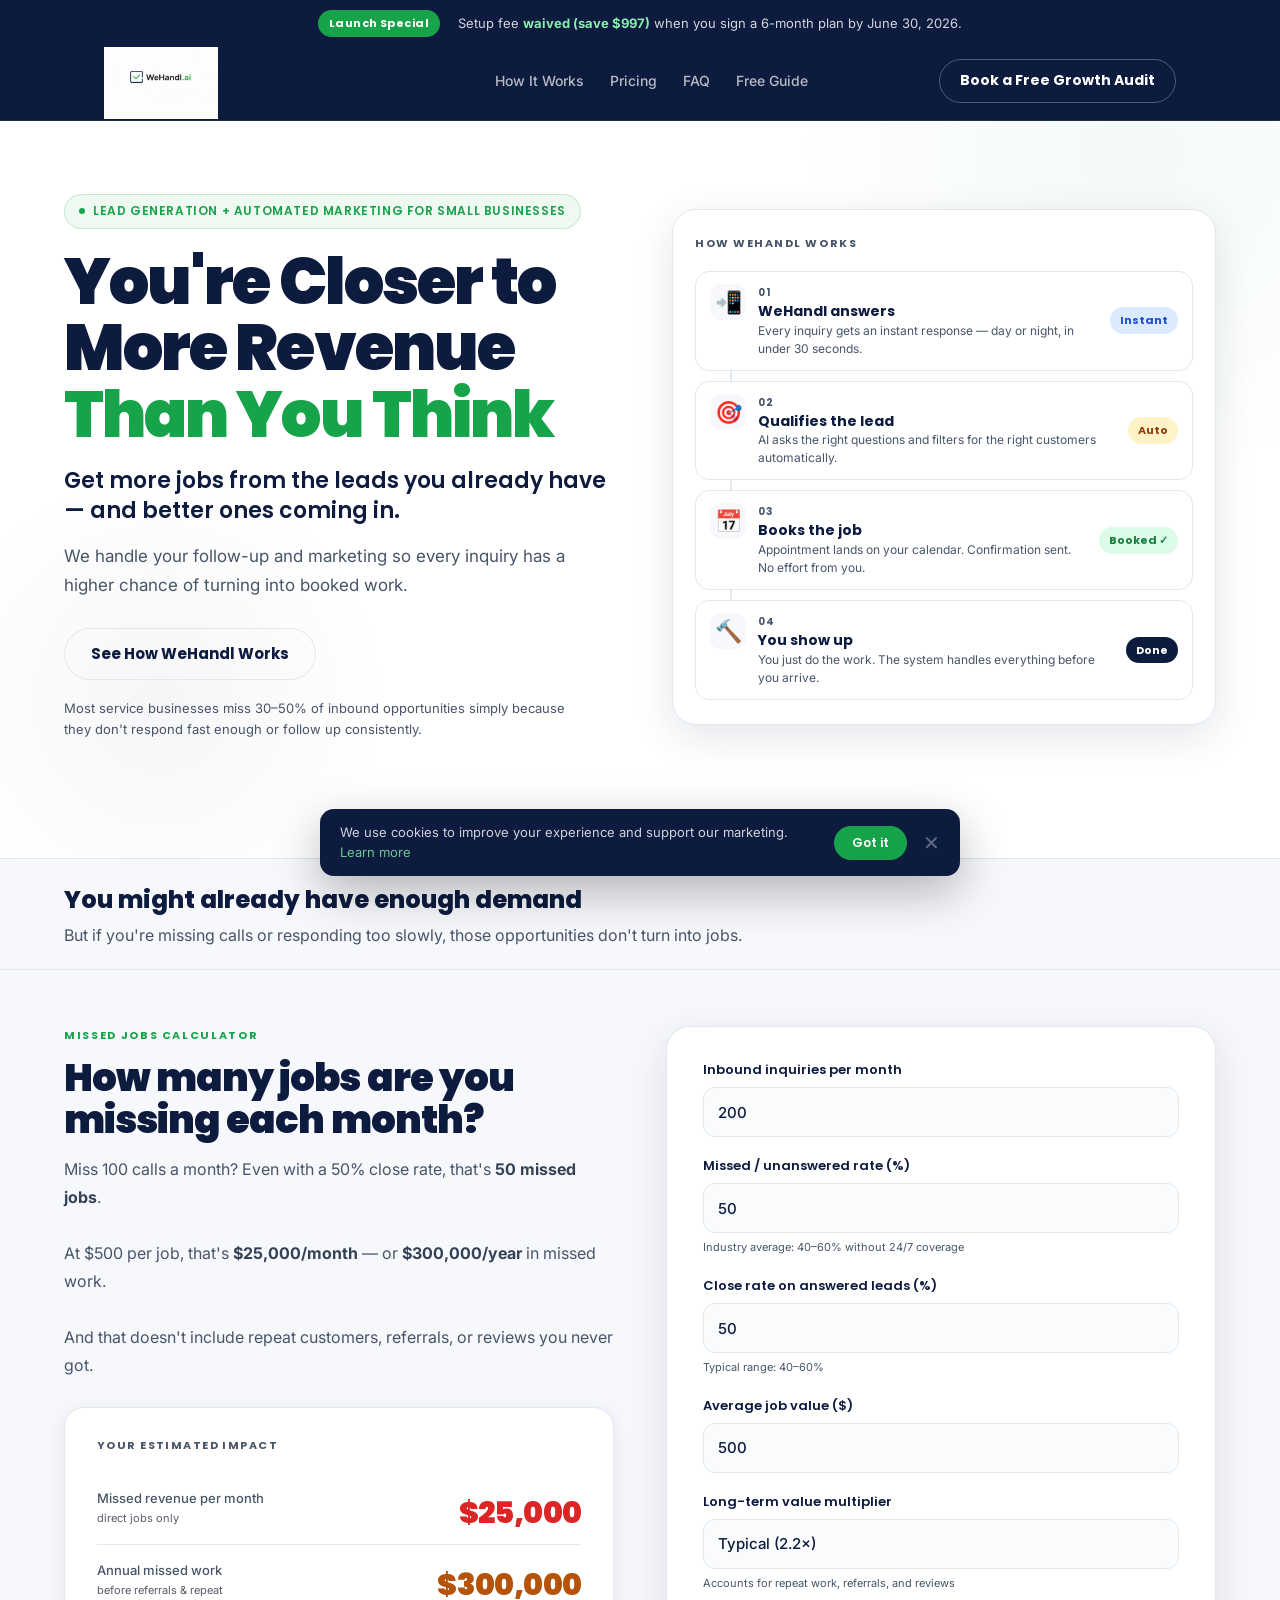
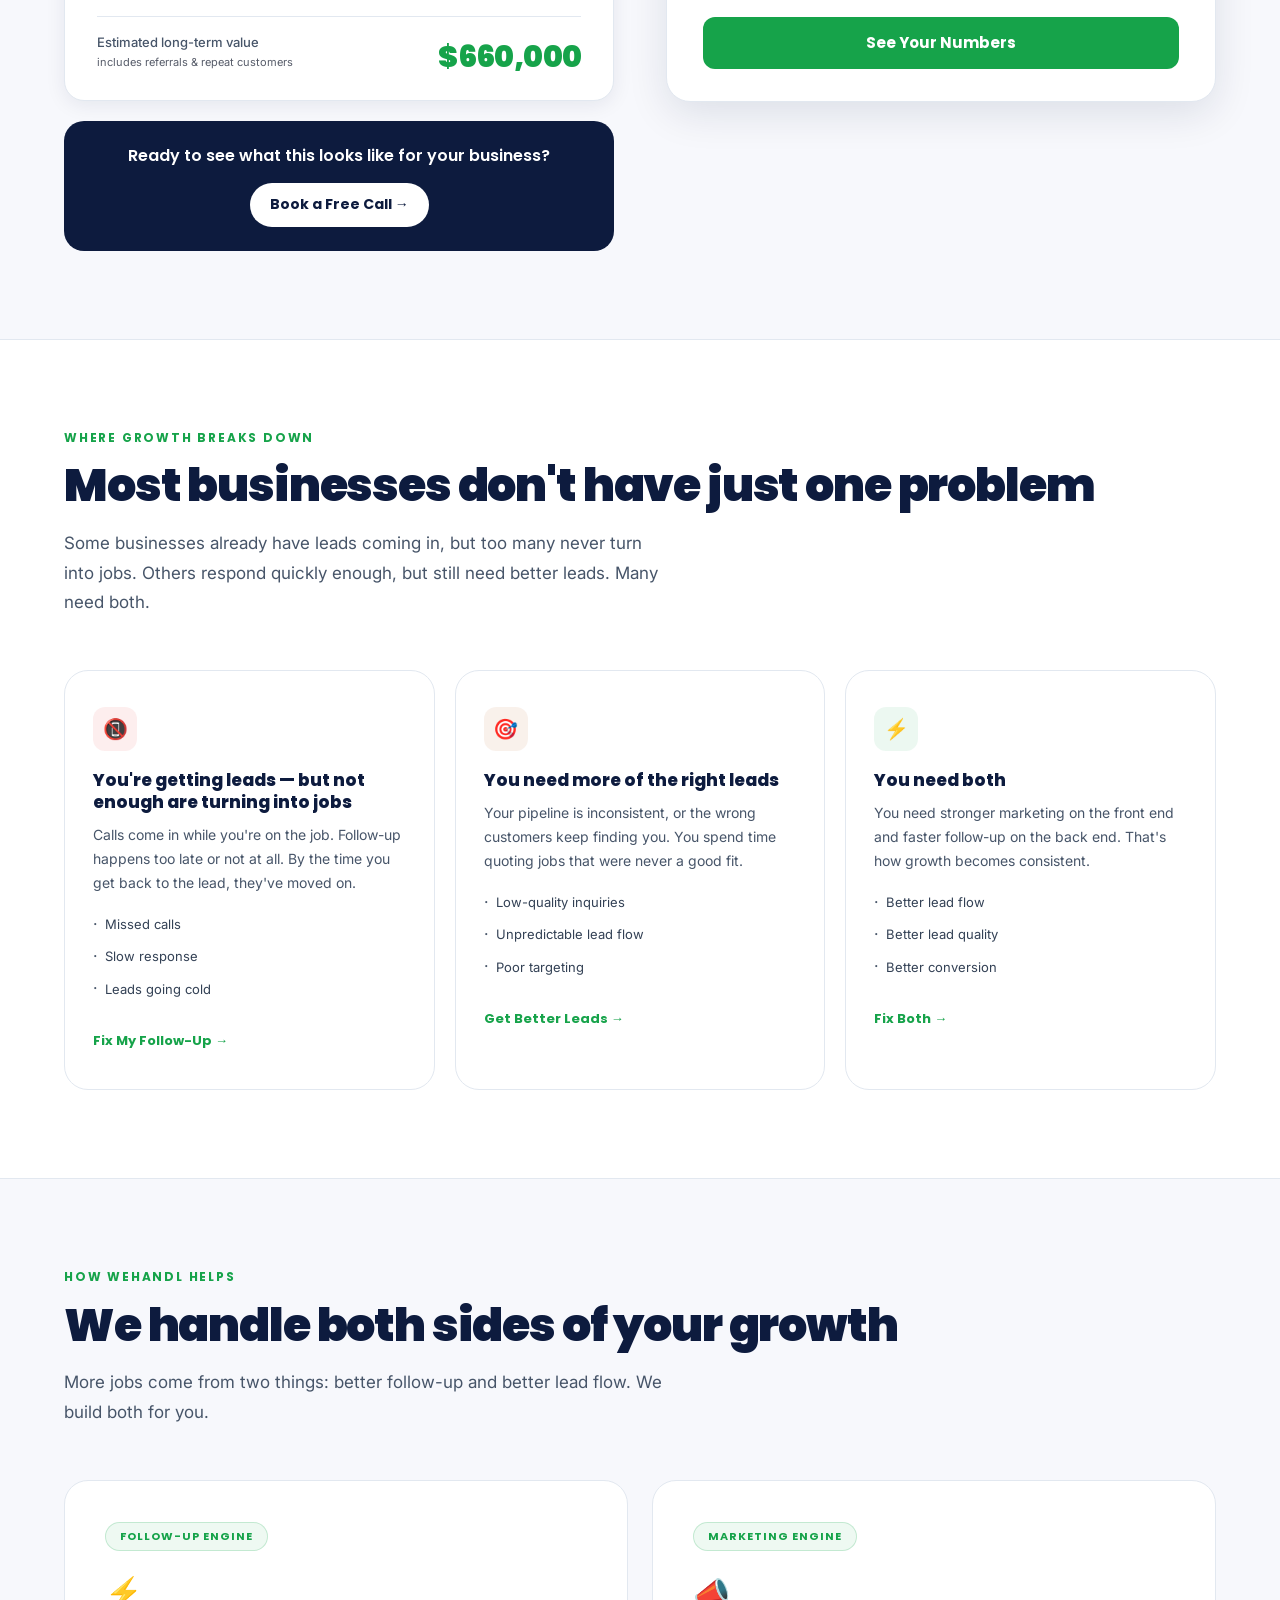
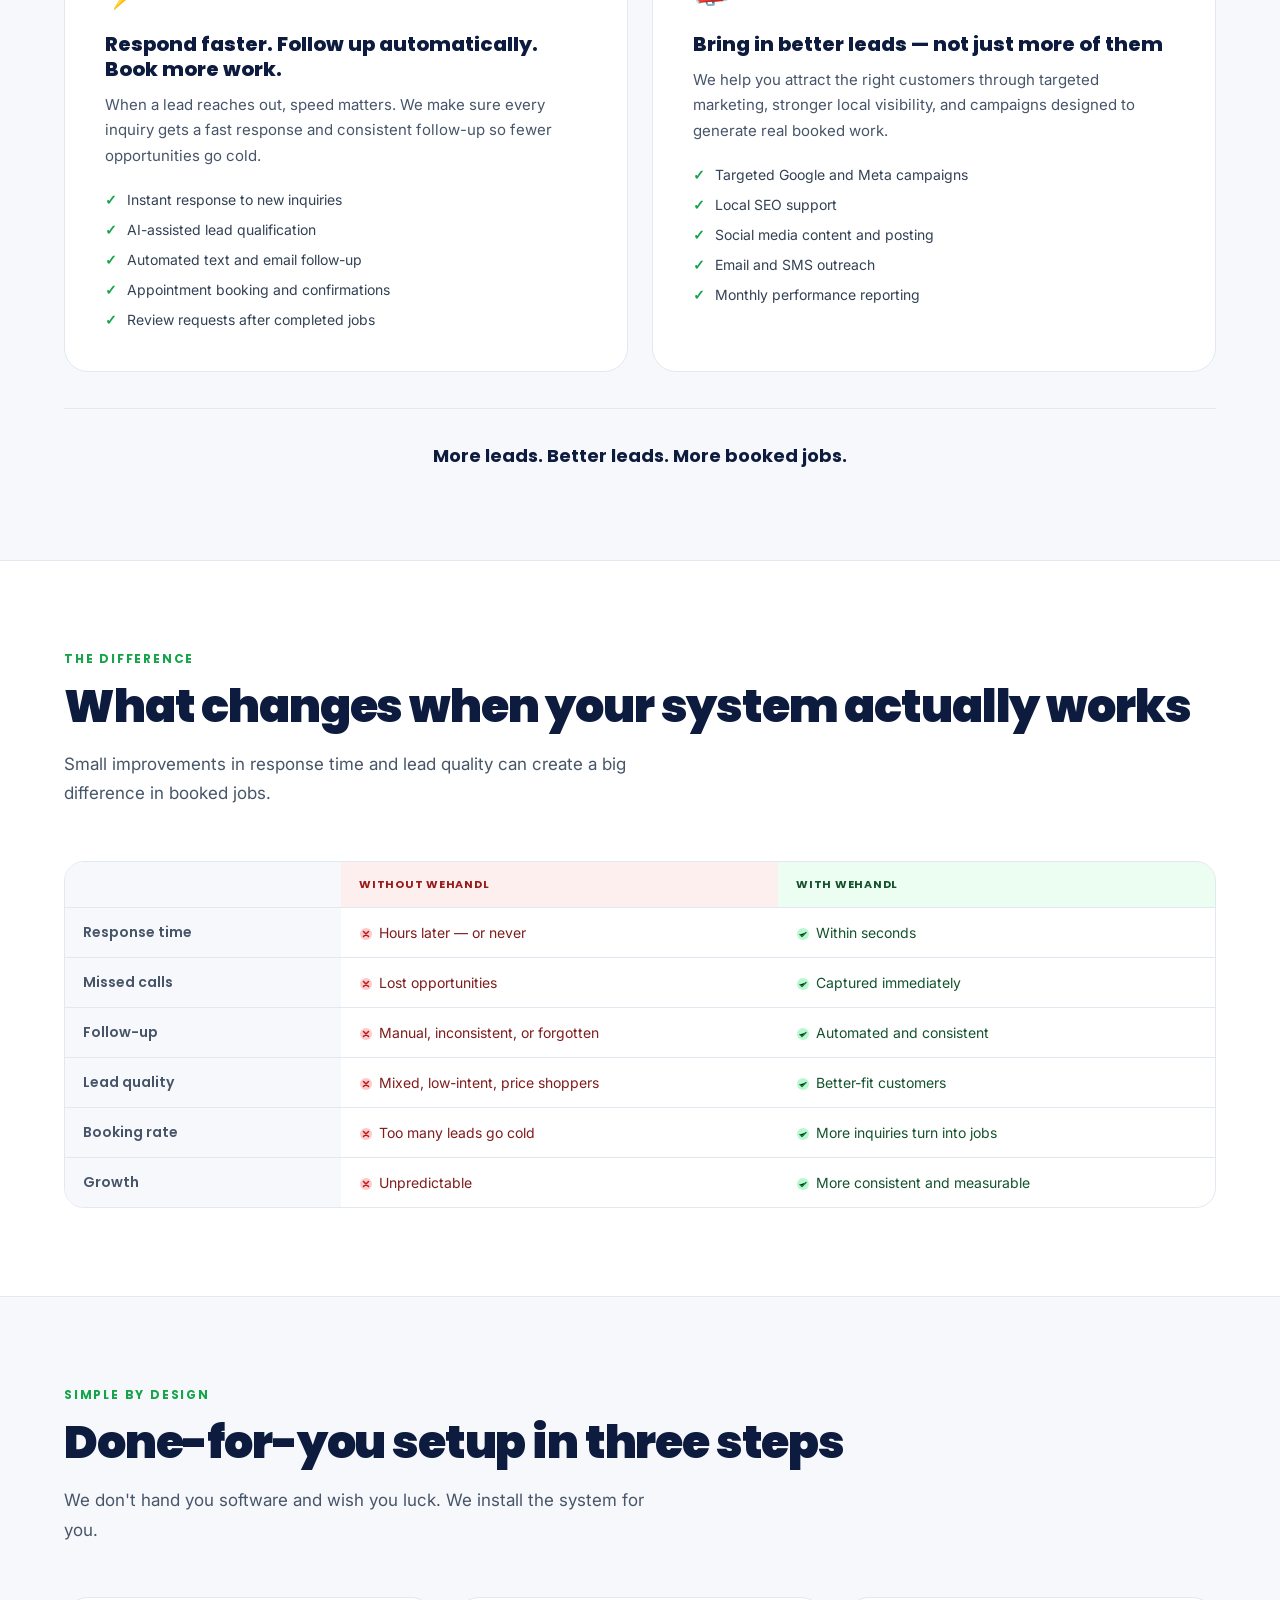
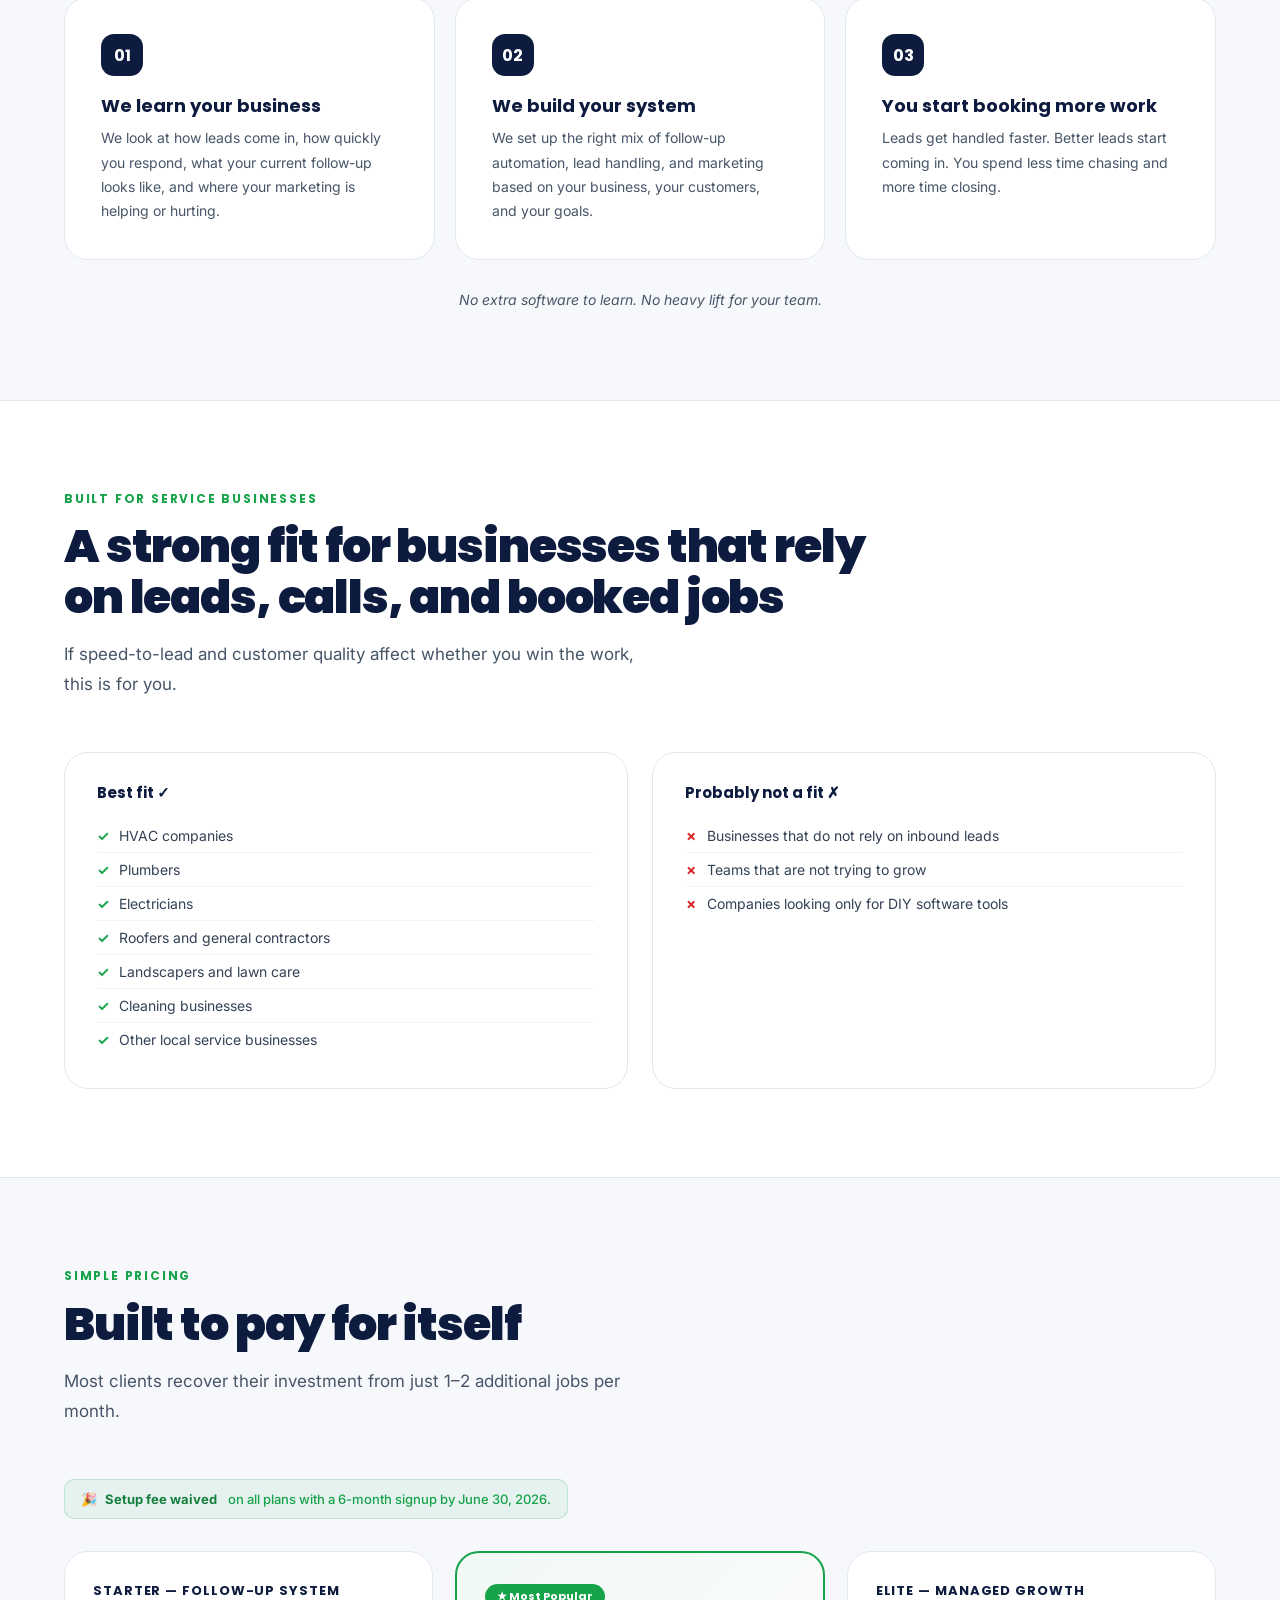
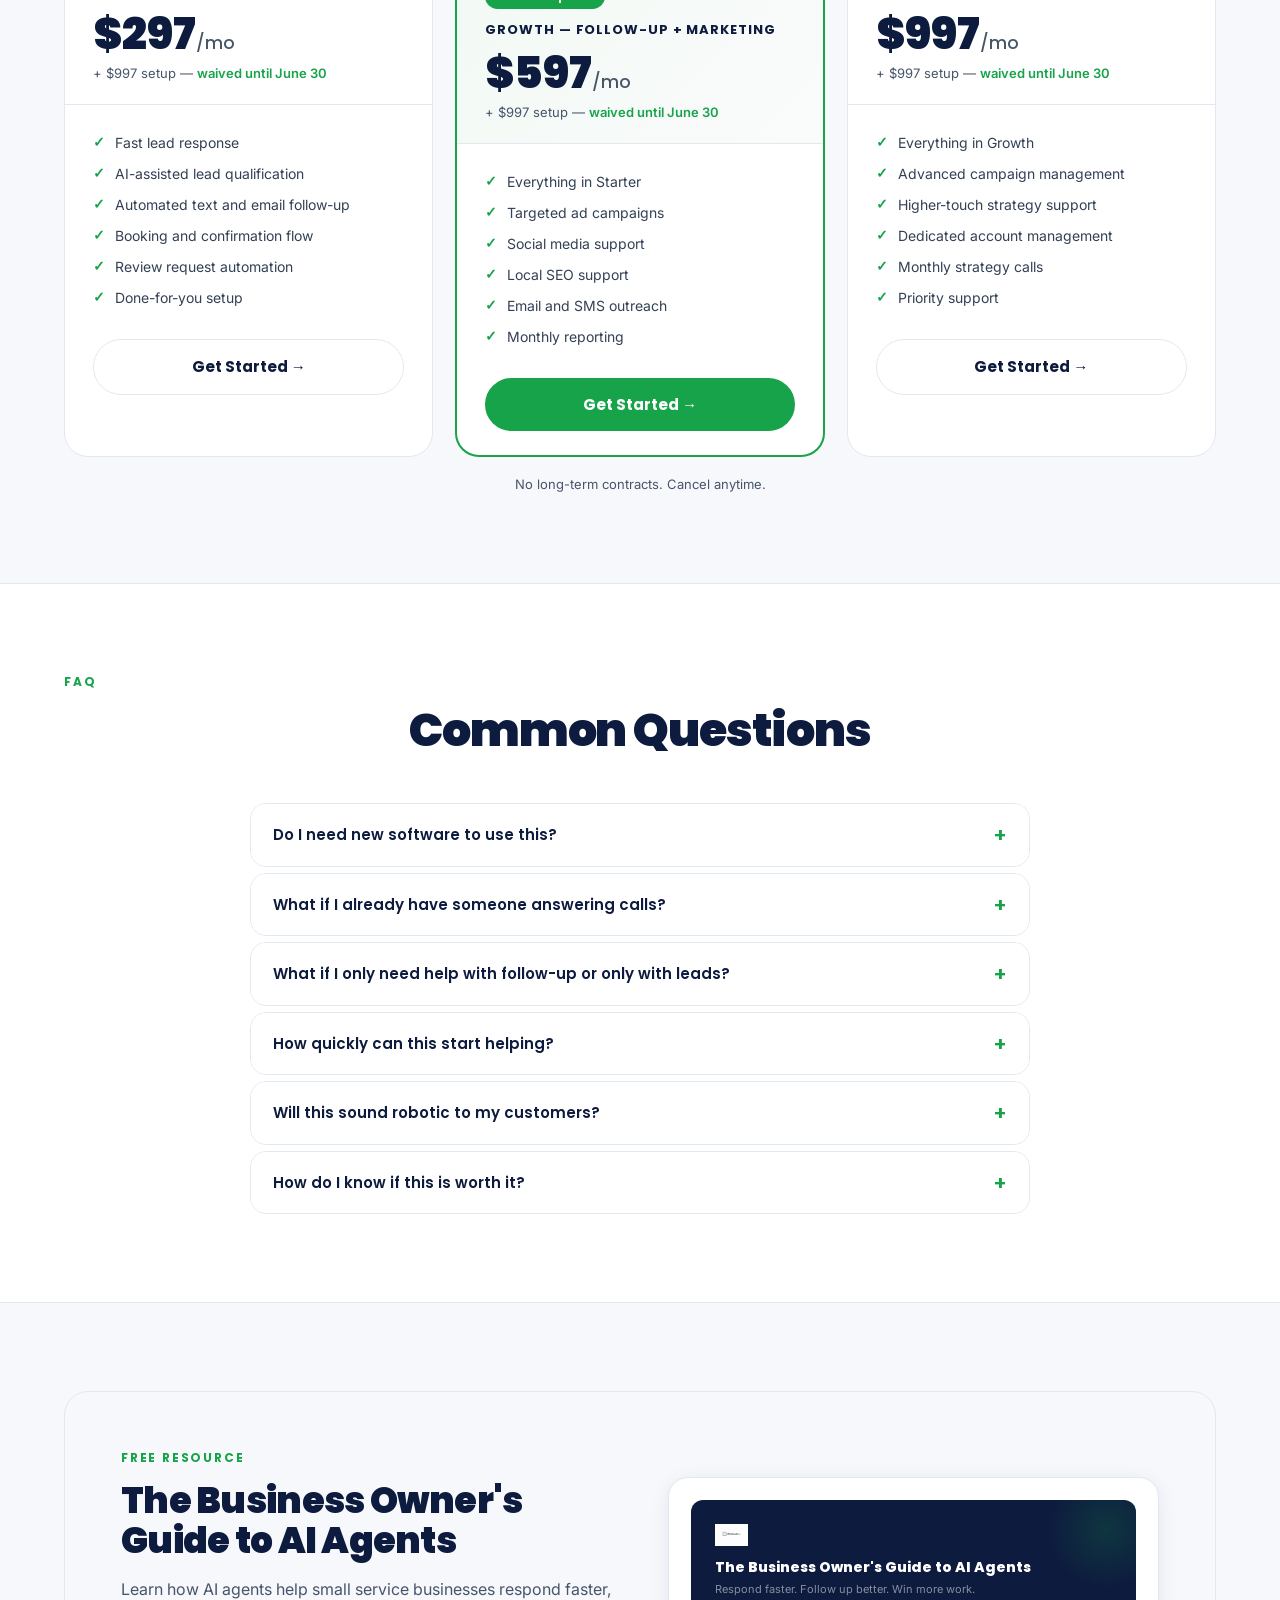
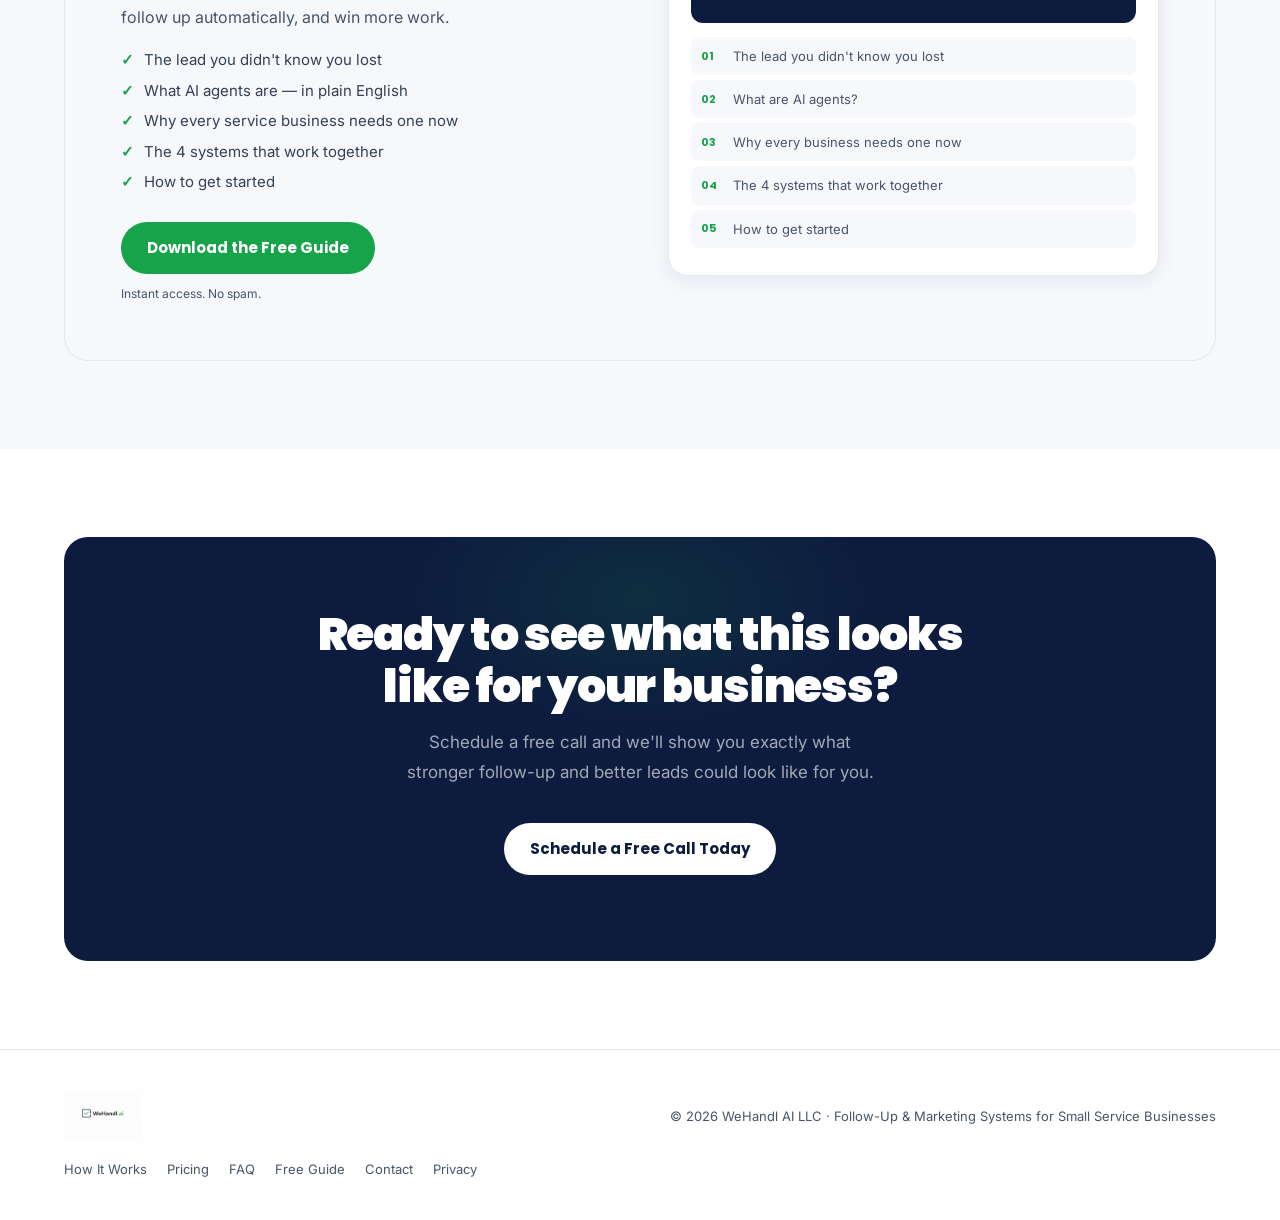
==== index.html @ 924b6c2b "Update index.html" ====
<!DOCTYPE html>
<html lang="en">
<head>
<meta charset="UTF-8">
<meta name="viewport" content="width=device-width, initial-scale=1.0">
<title>WeHandl.ai — More Jobs from the Leads You Already Have</title>
<meta name="description" content="WeHandl handles your follow-up and marketing so every inquiry has a higher chance of turning into booked work.">
<link rel="preconnect" href="https://fonts.googleapis.com">
<link href="https://fonts.googleapis.com/css2?family=Poppins:wght@400;500;600;700;800;900&family=Inter:wght@300;400;500;600&display=swap" rel="stylesheet">
<style>
/* ─────────────────────────────────────────
   RESET + TOKENS
───────────────────────────────────────── */
*,*::before,*::after{margin:0;padding:0;box-sizing:border-box}
html{scroll-behavior:smooth}
body{font-family:"Inter",sans-serif;color:#0F172A;background:#fff;overflow-x:hidden;line-height:1.7;font-size:16px}
h1,h2,h3,h4{font-family:"Poppins",sans-serif;line-height:1.12;color:#0D1B3E}
a{text-decoration:none;color:inherit}
img{display:block;max-width:100%}

:root{
  --navy:#0D1B3E;
  --green:#16A34A;
  --green-d:#15803D;
  --green-bg:rgba(22,163,74,.07);
  --white:#fff;
  --off:#F7F8FC;
  --muted:#475569;
  --body:#334155;
  --border:#E2E8F0;
  --red:#DC2626;
  --gold:#B45309;
  --shadow-sm:0 2px 8px rgba(13,27,62,.06);
  --shadow:0 4px 20px rgba(13,27,62,.08);
  --shadow-md:0 12px 40px rgba(13,27,62,.11);
  --shadow-lg:0 24px 56px rgba(13,27,62,.14);
  --ease:cubic-bezier(.22,1,.36,1);
  --r:16px;
  --r-lg:20px;
  --r-xl:24px;
  --px:clamp(20px,5vw,80px);
}

/* ─────────────────────────────────────────
   BUTTONS
───────────────────────────────────────── */
.btn{display:inline-flex;align-items:center;justify-content:center;gap:8px;font-family:"Poppins",sans-serif;font-weight:700;font-size:15px;border-radius:999px;transition:transform 180ms var(--ease),box-shadow 180ms var(--ease),background 180ms var(--ease),border-color 180ms var(--ease);cursor:pointer;border:none;white-space:nowrap;height:52px;padding:0 26px}
.btn:active{transform:translateY(0)!important}
.btn-green{background:var(--green);color:#fff}
.btn-green:hover{background:var(--green-d);transform:translateY(-2px);box-shadow:0 10px 28px rgba(22,163,74,.32)}
.btn-outline{background:transparent;border:1.5px solid var(--border);color:var(--navy)}
.btn-outline:hover{border-color:#94A3B8;transform:translateY(-2px);background:#FAFBFC}
.btn-white{background:#fff;color:var(--navy)}
.btn-white:hover{transform:translateY(-2px);box-shadow:0 10px 24px rgba(0,0,0,.13)}
.btn-ghost{background:transparent;border:1.5px solid rgba(255,255,255,.28);color:#fff}
.btn-ghost:hover{border-color:rgba(255,255,255,.65);transform:translateY(-2px)}
.btn-sm{height:44px;padding:0 20px;font-size:14px}

/* ─────────────────────────────────────────
   LAUNCH BANNER
───────────────────────────────────────── */
.launch-bar{background:var(--navy);padding:10px var(--px);text-align:center;position:fixed;top:0;left:0;right:0;z-index:201}
.launch-bar-inner{max-width:1200px;margin:0 auto;display:flex;align-items:center;justify-content:center;gap:18px;flex-wrap:wrap}
.lb-chip{background:var(--green);color:#fff;font-family:"Poppins",sans-serif;font-weight:700;font-size:11px;padding:4px 11px;border-radius:100px;flex-shrink:0;letter-spacing:.04em}
.lb-text{font-size:13px;color:rgba(255,255,255,.82)}
.lb-text strong{color:#86efac}
.lb-link{font-family:"Poppins",sans-serif;font-size:13px;font-weight:600;color:#86efac;border-bottom:1px solid rgba(134,239,172,.35);padding-bottom:1px;white-space:nowrap;transition:color .18s,border-color .18s}
.lb-link:hover{color:#fff;border-color:rgba(255,255,255,.4)}

/* ─────────────────────────────────────────
   NAV
───────────────────────────────────────── */
.nav{position:fixed;top:42px;left:0;right:0;z-index:200;background:var(--navy);backdrop-filter:blur(16px);border-bottom:1px solid rgba(255,255,255,.08);transition:box-shadow .3s}
.nav.scrolled{box-shadow:0 4px 24px rgba(0,0,0,.25)}
.nav-inner{max-width:1200px;margin:0 auto;height:78px;display:flex;align-items:center;justify-content:space-between;padding:0 var(--px);gap:24px}
.nav-logo{height:76px;width:260px;object-fit:contain;object-position:left center}
.nav-links{display:flex;align-items:center;gap:26px;list-style:none}
.nav-links a{font-size:14px;font-weight:500;color:rgba(255,255,255,.7);transition:color .18s}
.nav-links a:hover{color:#fff}

/* ─────────────────────────────────────────
   COOKIE BANNER
───────────────────────────────────────── */
#cookie-banner{position:fixed;bottom:24px;left:50%;transform:translateX(-50%);z-index:9999;background:var(--navy);color:#fff;border-radius:14px;padding:14px 20px;display:flex;align-items:center;gap:16px;max-width:640px;width:calc(100% - 32px);box-shadow:0 16px 48px rgba(0,0,0,.28);animation:slideUp .4s var(--ease) forwards}
@keyframes slideUp{from{opacity:0;transform:translateX(-50%) translateY(14px)}to{opacity:1;transform:translateX(-50%) translateY(0)}}
#cookie-banner p{font-size:13px;flex:1;opacity:.8;line-height:1.5}
#cookie-banner a{color:#86efac}
.ck-btn{background:var(--green);color:#fff;font-family:"Poppins",sans-serif;font-weight:600;font-size:12px;padding:8px 18px;border-radius:100px;border:none;cursor:pointer;white-space:nowrap;flex-shrink:0;transition:background .18s}
.ck-btn:hover{background:var(--green-d)}
.ck-x{background:none;border:none;color:rgba(255,255,255,.35);cursor:pointer;font-size:20px;flex-shrink:0;line-height:1;transition:color .18s}
.ck-x:hover{color:rgba(255,255,255,.7)}

/* ─────────────────────────────────────────
   HERO
───────────────────────────────────────── */
.hero{padding:148px var(--px) 72px;min-height:calc(100vh - 42px);display:flex;align-items:center;position:relative;overflow:hidden;background:#fff}
.hero::before{content:"";position:absolute;top:-200px;right:-200px;width:700px;height:700px;border-radius:50%;background:radial-gradient(circle,rgba(22,163,74,.05),transparent 68%);pointer-events:none}
.hero::after{content:"";position:absolute;bottom:-80px;left:-80px;width:480px;height:480px;border-radius:50%;background:radial-gradient(circle,rgba(13,27,62,.04),transparent 68%);pointer-events:none}
.hero-inner{position:relative;z-index:1;width:100%;max-width:1200px;margin:0 auto;display:grid;grid-template-columns:1fr 1fr;gap:clamp(48px,5vw,72px);align-items:center}

/* Hero text */
.hero-badge{display:inline-flex;align-items:center;gap:8px;background:var(--green-bg);border:1px solid rgba(22,163,74,.2);border-radius:100px;padding:6px 14px;margin-bottom:20px;font-size:12px;font-weight:600;color:var(--green);font-family:"Poppins",sans-serif;letter-spacing:.05em;text-transform:uppercase}
.hero-badge .dot{width:6px;height:6px;background:var(--green);border-radius:50%;animation:blink 2s infinite;flex-shrink:0}
@keyframes blink{0%,100%{opacity:1}50%{opacity:.2}}
.hero h1{font-size:clamp(44px,5vw,64px);font-weight:900;letter-spacing:-.03em;line-height:1.04;max-width:620px;margin-bottom:18px;color:var(--navy)}
.hero h1 .accent{color:var(--green)}
.hero-sub{font-size:22px;font-weight:600;color:var(--navy);line-height:1.35;max-width:560px;margin-bottom:16px;font-family:"Poppins",sans-serif}
.hero-body{font-size:17px;color:var(--muted);max-width:560px;line-height:1.72;margin-bottom:28px}
.hero-btns{display:flex;gap:12px;flex-wrap:wrap;margin-bottom:18px}
.hero-micro{font-size:13px;color:var(--muted);max-width:520px;line-height:1.6}
.hero-trust{font-size:13px;color:#94A3B8;margin-top:8px}

/* Hero right — stat card */
.hero-card{background:#fff;border:1px solid var(--border);border-radius:var(--r-xl);padding:28px 32px;box-shadow:var(--shadow-md);width:100%}
.hero-card-label{font-family:"Poppins",sans-serif;font-size:11px;font-weight:700;letter-spacing:.14em;text-transform:uppercase;color:var(--muted);margin-bottom:18px;display:block}
.hero-main-stat{font-family:"Poppins",sans-serif;font-size:clamp(40px,5vw,58px);font-weight:900;color:var(--navy);letter-spacing:-.03em;line-height:1;margin-bottom:4px}
.hero-main-sub{font-size:13px;color:var(--muted);margin-bottom:22px}
.hero-sub-stats{display:grid;grid-template-columns:repeat(3,1fr);gap:12px;margin-bottom:24px}
.hss-item{background:var(--off);border:1px solid var(--border);border-radius:var(--r);padding:12px 10px;text-align:center}
.hss-val{font-family:"Poppins",sans-serif;font-size:18px;font-weight:800;color:var(--navy);display:block;line-height:1}
.hss-val.red{color:var(--red)}
.hss-val.gold{color:var(--gold)}
.hss-val.green{color:var(--green)}
.hss-lbl{font-size:11px;color:var(--muted);margin-top:4px;line-height:1.3;display:block}
/* Lead flow */
.lf-flow{display:flex;align-items:center;gap:0;background:var(--off);border:1px solid var(--border);border-radius:var(--r);overflow:hidden}
.lf-step{flex:1;padding:10px 12px;text-align:center;font-size:11px;font-weight:600;color:var(--muted);font-family:"Poppins",sans-serif;line-height:1.3;position:relative}
.lf-step.active{background:#fff;color:var(--navy);box-shadow:var(--shadow-sm)}
.lf-step:not(:last-child)::after{content:"→";position:absolute;right:-6px;top:50%;transform:translateY(-50%);font-size:12px;color:var(--border);z-index:1}
.lf-dot-active{width:6px;height:6px;border-radius:50%;background:var(--green);display:inline-block;margin-right:4px;animation:blink 1.6s infinite;vertical-align:middle}

/* ─────────────────────────────────────────
   TRANSITION BLOCK
───────────────────────────────────────── */
.transition-block{padding:28px var(--px) 20px;background:var(--off);border-top:1px solid var(--border)}
.transition-block-inner{max-width:1200px;margin:0 auto}
.tb-headline{font-family:"Poppins",sans-serif;font-size:clamp(18px,2.5vw,24px);font-weight:800;color:var(--navy);margin-bottom:8px}
.tb-body{font-size:16px;color:var(--muted);max-width:700px;line-height:1.7}

/* ─────────────────────────────────────────
   CALCULATOR
───────────────────────────────────────── */
.calc-section{padding:56px var(--px) 88px;background:var(--off);border-top:1px solid var(--border);border-bottom:1px solid var(--border)}
.calc-inner{max-width:1200px;margin:0 auto}
.calc-layout{display:grid;grid-template-columns:1fr 1fr;gap:clamp(40px,4vw,56px);align-items:start}

/* Calc left */
.calc-eyebrow{font-size:11px;font-weight:700;letter-spacing:.15em;text-transform:uppercase;color:var(--green);display:block;margin-bottom:12px;font-family:"Poppins",sans-serif}
.calc-headline{font-size:clamp(28px,3vw,40px);font-weight:900;letter-spacing:-.025em;line-height:1.1;max-width:540px;margin-bottom:14px;color:var(--navy)}
.calc-body{font-size:16px;color:var(--muted);max-width:560px;line-height:1.75;margin-bottom:28px}
.calc-body strong{color:var(--body)}

.calc-results-card{background:#fff;border:1px solid var(--border);border-radius:var(--r-lg);padding:28px 32px;box-shadow:var(--shadow);margin-bottom:20px}
.calc-results-lbl{font-size:11px;font-weight:700;letter-spacing:.13em;text-transform:uppercase;color:var(--muted);margin-bottom:18px;display:block;font-family:"Poppins",sans-serif}
.calc-result-item{display:flex;justify-content:space-between;align-items:flex-end;padding:16px 0;border-bottom:1px solid var(--border)}
.calc-result-item:last-child{border-bottom:none;padding-bottom:0}
.calc-result-lbl{font-size:13px;color:var(--muted);font-weight:500;line-height:1.4}
.calc-result-sub{font-size:11px;opacity:.7;display:block;margin-top:2px}
.calc-result-val{font-family:"Poppins",sans-serif;font-size:30px;font-weight:900;letter-spacing:-.02em;line-height:1;transition:opacity .18s}
.calc-result-val.red{color:var(--red)}
.calc-result-val.gold{color:var(--gold)}
.calc-result-val.green{color:var(--green)}
.calc-result-val.fading{opacity:.2}

.calc-cta-card{background:var(--navy);border-radius:var(--r-lg);padding:24px 28px;text-align:center}
.calc-cta-card p{font-size:16px;font-weight:600;color:#fff;margin-bottom:16px;font-family:"Poppins",sans-serif;line-height:1.4}

/* Calc right — form */
.calc-form-card{background:#fff;border:1px solid var(--border);border-radius:var(--r-xl);padding:32px 36px;box-shadow:var(--shadow-md)}
.calc-field{margin-bottom:18px}
.calc-field label{display:block;font-size:13px;font-weight:600;color:var(--navy);margin-bottom:6px;font-family:"Poppins",sans-serif}
.calc-field input,.calc-field select{width:100%;height:50px;padding:0 14px;background:#FAFBFC;border:1.5px solid var(--border);border-radius:12px;font-size:15px;font-family:"Inter",sans-serif;font-weight:500;color:var(--navy);appearance:none;outline:none;transition:border-color .18s,box-shadow .18s}
.calc-field input:focus,.calc-field select:focus{border-color:var(--green);box-shadow:0 0 0 3px rgba(22,163,74,.1);background:#fff}
.calc-helper{font-size:11px;color:var(--muted);margin-top:5px;display:block}
.calc-submit{width:100%;height:52px;background:var(--green);color:#fff;font-family:"Poppins",sans-serif;font-size:15px;font-weight:700;border:none;border-radius:12px;cursor:pointer;transition:background .18s,transform 180ms var(--ease),box-shadow 180ms var(--ease);margin-top:6px}
.calc-submit:hover{background:var(--green-d);transform:translateY(-2px);box-shadow:0 10px 28px rgba(22,163,74,.3)}

/* ─────────────────────────────────────────
   SECTION SHELL
───────────────────────────────────────── */
.section{padding:88px var(--px)}
.section.alt{background:var(--off)}
.section-inner{max-width:1200px;margin:0 auto}
.eyebrow{font-size:12px;font-weight:700;letter-spacing:.15em;text-transform:uppercase;color:var(--green);display:block;margin-bottom:12px;font-family:"Poppins",sans-serif}
.section-title{font-size:clamp(28px,4vw,46px);font-weight:900;margin-bottom:18px;letter-spacing:-.025em;line-height:1.1}
.section-lead{font-size:17px;color:var(--muted);max-width:600px;line-height:1.75;margin-bottom:52px}

/* ─────────────────────────────────────────
   SCROLL REVEAL
───────────────────────────────────────── */
.reveal{opacity:0;transform:translateY(22px);transition:opacity 520ms var(--ease),transform 520ms var(--ease)}
.reveal.visible{opacity:1;transform:translateY(0)}

/* ─────────────────────────────────────────
   GROWTH BREAKDOWN CARDS
───────────────────────────────────────── */
.breakdown-grid{display:grid;grid-template-columns:repeat(3,1fr);gap:20px;margin-top:52px}
.breakdown-card{background:#fff;border:1.5px solid var(--border);border-radius:var(--r-xl);padding:36px 28px;position:relative;overflow:hidden;cursor:default;transition:transform 220ms var(--ease),box-shadow 220ms var(--ease),border-color 220ms var(--ease)}
.breakdown-card::before{content:"";position:absolute;top:0;left:0;right:0;height:3px;transform:scaleX(0);transform-origin:left;transition:transform 360ms var(--ease)}
.bd-c1::before{background:var(--red)}.bd-c2::before{background:var(--gold)}.bd-c3::before{background:var(--green)}
.breakdown-card:hover{transform:translateY(-5px);box-shadow:var(--shadow-md)}
.breakdown-card:hover::before{transform:scaleX(1)}
.bd-c1:hover{border-color:rgba(220,38,38,.22)}.bd-c2:hover{border-color:rgba(180,83,9,.22)}.bd-c3:hover{border-color:rgba(22,163,74,.22)}
.bd-icon{width:44px;height:44px;border-radius:12px;display:flex;align-items:center;justify-content:center;font-size:20px;margin-bottom:18px}
.bd-c1 .bd-icon{background:rgba(220,38,38,.08)}.bd-c2 .bd-icon{background:rgba(180,83,9,.08)}.bd-c3 .bd-icon{background:rgba(22,163,74,.08)}
.breakdown-card h3{font-size:17px;font-weight:800;margin-bottom:10px;color:var(--navy);line-height:1.3}
.breakdown-card p{font-size:14px;color:var(--muted);line-height:1.7;margin-bottom:16px}
.bd-points{list-style:none;display:flex;flex-direction:column;gap:5px;margin-bottom:24px}
.bd-points li{font-size:13px;color:var(--body);display:flex;gap:8px;align-items:center}
.bd-points li::before{content:"·";color:var(--muted);font-size:16px;flex-shrink:0}
.bd-cta{font-size:13px;font-weight:700;color:var(--green);font-family:"Poppins",sans-serif;display:inline-flex;align-items:center;gap:6px;transition:gap .18s}
.breakdown-card:hover .bd-cta{gap:10px}

/* ─────────────────────────────────────────
   SOLUTION CARDS
───────────────────────────────────────── */
.solution-grid{display:grid;grid-template-columns:1fr 1fr;gap:24px;margin-top:52px}
.solution-card{background:#fff;border:1.5px solid var(--border);border-radius:var(--r-xl);padding:40px;transition:transform 220ms var(--ease),box-shadow 220ms var(--ease),border-color 220ms var(--ease)}
.solution-card:hover{transform:translateY(-5px);box-shadow:var(--shadow-md);border-color:rgba(22,163,74,.28)}
.sol-tag{display:inline-block;background:var(--green-bg);border:1px solid rgba(22,163,74,.2);border-radius:100px;padding:4px 14px;font-size:11px;font-family:"Poppins",sans-serif;font-weight:700;letter-spacing:.09em;text-transform:uppercase;color:var(--green);margin-bottom:16px}
.sol-icon{font-size:30px;display:block;margin-bottom:14px}
.solution-card h3{font-size:20px;font-weight:800;margin-bottom:10px;color:var(--navy);line-height:1.25}
.solution-card p{font-size:15px;color:var(--muted);line-height:1.72;margin-bottom:20px}
.sol-checks{display:flex;flex-direction:column;gap:8px}
.sol-check{font-size:14px;color:var(--body);display:flex;gap:10px;align-items:flex-start;line-height:1.5}
.sol-check::before{content:"✓";color:var(--green);font-weight:700;flex-shrink:0;font-family:"Poppins",sans-serif;margin-top:1px}
.solution-footer{text-align:center;margin-top:36px;padding-top:32px;border-top:1px solid var(--border)}
.solution-footer p{font-size:18px;font-weight:700;color:var(--navy);font-family:"Poppins",sans-serif}

/* ─────────────────────────────────────────
   BEFORE / AFTER TABLE — FIXED
───────────────────────────────────────── */
.ba-wrap{margin-top:48px;overflow-x:auto;-webkit-overflow-scrolling:touch;border-radius:var(--r-lg);border:1px solid var(--border)}
.ba-table{width:100%;border-collapse:collapse;table-layout:fixed;min-width:560px}
.ba-table colgroup col:nth-child(1){width:24%}
.ba-table colgroup col:nth-child(2){width:38%}
.ba-table colgroup col:nth-child(3){width:38%}
.ba-table thead tr{border-bottom:1px solid var(--border)}
.ba-table th{padding:13px 18px;font-size:11px;font-weight:700;letter-spacing:.07em;text-transform:uppercase;text-align:left;font-family:"Poppins",sans-serif}
.ba-th-label{background:var(--off);color:var(--muted)}
.ba-th-bad{background:rgba(254,226,226,.55);color:#991B1B}
.ba-th-good{background:rgba(220,252,231,.55);color:#14532D}
.ba-table tbody tr{border-bottom:.5px solid var(--border)}
.ba-table tbody tr:last-child{border-bottom:none}
.ba-table td{padding:14px 18px;font-size:14px;vertical-align:middle;line-height:1.5;transition:background 180ms var(--ease),transform 180ms var(--ease)}
.ba-td-label{font-size:13px;font-weight:600;color:var(--muted);background:var(--off);font-family:"Poppins",sans-serif}
.ba-td-bad{color:#7F1D1D;background:transparent}
.ba-td-good{color:#14532D;background:transparent}
.ba-table tbody tr:hover .ba-td-bad{background:#FEF2F2;transform:translateX(-4px)}
.ba-table tbody tr:hover .ba-td-good{background:#F0FDF4;transform:translateX(4px)}
.ba-table tbody tr:hover .ba-td-label{background:#F1F5F9}
/* icon helpers */
.ba-x{display:inline-flex;align-items:center;gap:7px}.ba-ch{display:inline-flex;align-items:center;gap:7px}

/* ─────────────────────────────────────────
   HOW IT WORKS
───────────────────────────────────────── */
.how-grid{display:grid;grid-template-columns:repeat(3,1fr);gap:20px;margin-top:48px}
.how-card{background:#fff;border:1px solid var(--border);border-radius:var(--r-xl);padding:36px;transition:transform 220ms var(--ease),box-shadow 220ms var(--ease)}
.how-card:hover{transform:translateY(-4px);box-shadow:var(--shadow-md)}
.how-num{display:inline-flex;align-items:center;justify-content:center;width:42px;height:42px;border-radius:13px;background:var(--navy);color:#fff;font-family:"Poppins",sans-serif;font-weight:700;font-size:16px;margin-bottom:20px}
.how-card h3{font-size:18px;font-weight:700;margin-bottom:10px;color:var(--navy)}
.how-card p{font-size:14px;color:var(--muted);line-height:1.72}
.how-support{text-align:center;margin-top:28px;font-size:14px;color:var(--muted);font-style:italic}

/* ─────────────────────────────────────────
   WHO IT'S FOR
───────────────────────────────────────── */
.who-grid{display:grid;grid-template-columns:1fr 1fr;gap:24px;margin-top:48px}
.who-box{background:#fff;border:1px solid var(--border);border-radius:var(--r-xl);padding:32px}
.who-box h3{font-size:15px;font-weight:700;margin-bottom:18px;color:var(--navy);font-family:"Poppins",sans-serif}
.who-item{display:flex;gap:10px;font-size:14px;color:var(--body);padding:6px 0;line-height:1.5;border-bottom:.5px solid #F1F5F9}
.who-item:last-child{border-bottom:none}
.wi-yes{color:var(--green);font-weight:700;flex-shrink:0}
.wi-no{color:var(--red);font-weight:700;flex-shrink:0}

/* ─────────────────────────────────────────
   PRICING
───────────────────────────────────────── */
.pricing-special{display:inline-flex;align-items:center;gap:8px;background:var(--green-bg);border:1px solid rgba(22,163,74,.2);border-radius:10px;padding:8px 16px;font-size:13px;color:var(--green);font-weight:500;margin-bottom:32px}
.pricing-special strong{color:var(--green-d)}
.pricing-grid{display:grid;grid-template-columns:repeat(3,1fr);gap:22px}
.plan-card{background:#fff;border:1.5px solid var(--border);border-radius:var(--r-xl);overflow:hidden;transition:transform 220ms var(--ease),box-shadow 220ms var(--ease)}
.plan-card:hover{transform:translateY(-5px);box-shadow:var(--shadow-md)}
.plan-card.featured{border-color:var(--green);border-width:2px}
.plan-header{padding:28px 28px 20px}
.plan-header.tinted{background:linear-gradient(135deg,rgba(22,163,74,.06),rgba(13,27,62,.02))}
.plan-badge{display:inline-block;background:var(--green);color:#fff;font-size:11px;font-weight:700;padding:3px 12px;border-radius:100px;margin-bottom:10px;font-family:"Poppins",sans-serif}
.plan-name{font-family:"Poppins",sans-serif;font-size:13px;font-weight:700;color:var(--navy);text-transform:uppercase;letter-spacing:.07em;margin-bottom:10px}
.plan-price{font-family:"Poppins",sans-serif;font-size:44px;font-weight:900;color:var(--navy);line-height:1}
.plan-price em{font-size:17px;font-weight:500;color:var(--muted);font-style:normal}
.plan-setup{font-size:13px;color:var(--muted);margin-top:6px}
.plan-setup .waived{color:var(--green);font-weight:600}
.plan-divider{height:1px;background:var(--border)}
.plan-body{padding:22px 28px}
.plan-item{display:flex;gap:10px;font-size:14px;color:var(--body);padding:5px 0;line-height:1.5}
.plan-item::before{content:"✓";color:var(--green);font-weight:700;flex-shrink:0;font-family:"Poppins",sans-serif}
.plan-cta{display:block;text-align:center;background:var(--green);color:#fff;font-family:"Poppins",sans-serif;font-weight:700;font-size:15px;padding:14px;border-radius:100px;margin:4px 28px 24px;transition:background .18s,transform 180ms var(--ease)}
.plan-cta:hover{background:var(--green-d);transform:translateY(-1px)}
.plan-cta.outline{background:transparent;border:1.5px solid var(--border);color:var(--navy)}
.plan-cta.outline:hover{border-color:var(--navy);background:var(--off)}
.pricing-note{text-align:center;font-size:13px;color:var(--muted);margin-top:16px}

/* ─────────────────────────────────────────
   FAQ
───────────────────────────────────────── */
.faq-wrap{max-width:780px;margin:48px auto 0;display:flex;flex-direction:column;gap:6px}
.faq-item{border:1px solid var(--border);border-radius:var(--r);overflow:hidden;transition:border-color .22s}
.faq-item.open{border-color:rgba(22,163,74,.3)}
.faq-q{display:flex;justify-content:space-between;align-items:center;padding:18px 22px;cursor:pointer;font-size:15px;font-weight:600;color:var(--navy);font-family:"Poppins",sans-serif;gap:16px;user-select:none;background:#fff;transition:background .18s}
.faq-q:hover{background:var(--off)}
.faq-arr{font-size:20px;color:var(--green);flex-shrink:0;transition:transform 240ms var(--ease);line-height:1}
.faq-item.open .faq-arr{transform:rotate(45deg)}
.faq-a{max-height:0;overflow:hidden;transition:max-height 280ms ease}
.faq-item.open .faq-a{max-height:240px}
.faq-a-inner{padding:0 22px 18px;font-size:14px;color:var(--muted);line-height:1.75}

/* ─────────────────────────────────────────
   FREE GUIDE
───────────────────────────────────────── */
.guide-box{background:var(--off);border-radius:var(--r-xl);padding:56px;display:grid;grid-template-columns:1fr 1fr;gap:56px;align-items:center;border:1px solid var(--border)}
.guide-list{list-style:none;margin:18px 0 28px;display:flex;flex-direction:column;gap:8px}
.guide-list li{display:flex;gap:10px;font-size:15px;color:var(--body);align-items:flex-start;line-height:1.5}
.guide-list li::before{content:"✓";color:var(--green);font-weight:700;flex-shrink:0;font-family:"Poppins",sans-serif}
.guide-preview{background:#fff;border:1px solid var(--border);border-radius:var(--r-lg);padding:22px;box-shadow:var(--shadow)}
.guide-cover{background:var(--navy);border-radius:12px;padding:24px;margin-bottom:14px;position:relative;overflow:hidden}
.guide-cover::after{content:"";position:absolute;top:-30px;right:-30px;width:120px;height:120px;border-radius:50%;background:radial-gradient(circle,rgba(22,163,74,.2),transparent 70%)}
.guide-cover img{height:22px;margin-bottom:12px;}
.guide-cover-title{font-family:"Poppins",sans-serif;font-size:14px;font-weight:800;color:#fff;margin-bottom:4px;line-height:1.3;position:relative;z-index:1}
.guide-cover-sub{font-size:11px;color:rgba(255,255,255,.5);position:relative;z-index:1}
.guide-ch{display:flex;gap:10px;padding:8px 10px;background:var(--off);border-radius:8px;font-size:13px;color:var(--muted);margin-bottom:5px;align-items:center}
.gch-n{font-family:"Poppins",sans-serif;font-size:11px;font-weight:700;color:var(--green);min-width:22px}

/* ─────────────────────────────────────────
   FINAL CTA
───────────────────────────────────────── */
.final-cta-wrap{padding:0 var(--px) 88px}
.cta-box{background:var(--navy);border-radius:var(--r-xl);padding:72px 56px;text-align:center;position:relative;overflow:hidden;max-width:1200px;margin:0 auto}
.cta-box::before{content:"";position:absolute;top:-80px;left:50%;transform:translateX(-50%);width:500px;height:280px;background:radial-gradient(ellipse,rgba(22,163,74,.14),transparent 70%);pointer-events:none}
.cta-eyebrow{font-family:"Poppins",sans-serif;font-size:12px;font-weight:700;letter-spacing:.14em;text-transform:uppercase;color:#86efac;display:block;margin-bottom:14px}
.cta-box h2{font-size:clamp(28px,4vw,46px);font-weight:900;color:#fff;margin-bottom:16px;letter-spacing:-.025em;position:relative}
.cta-box p{font-size:17px;color:rgba(255,255,255,.62);max-width:480px;margin:0 auto 36px;line-height:1.72;position:relative}
.cta-btns{display:flex;justify-content:center;gap:14px;flex-wrap:wrap;margin-bottom:14px;position:relative}
.cta-note{font-size:13px;color:rgba(255,255,255,.38);position:relative}

/* ─────────────────────────────────────────
   FOOTER
───────────────────────────────────────── */
.footer{border-top:1px solid var(--border);padding:40px var(--px)}
.footer-inner{max-width:1200px;margin:0 auto;display:flex;align-items:center;justify-content:space-between;flex-wrap:wrap;gap:16px}
.footer-logo{height:52px;width:180px;object-fit:contain;object-position:left}
.footer-copy{font-size:13px;color:var(--muted)}
.footer-links{display:flex;gap:20px;flex-wrap:wrap}
.footer-links a{font-size:13px;color:var(--muted);transition:color .18s}
.footer-links a:hover{color:var(--navy)}

/* ─────────────────────────────────────────
   LEAKY BUCKET
───────────────────────────────────────── */
.leaky-visual{position:relative;width:320px;height:360px;display:flex;align-items:flex-end;justify-content:center}
.stream{position:absolute;top:0;width:10px;height:110px;background:linear-gradient(to bottom,#93c5fd,#38bdf8);border-radius:999px;animation:streamFlow 1.2s linear infinite}
.bucket{position:relative;width:220px;height:230px;border:5px solid #1f2937;border-top-width:10px;border-radius:0 0 28px 28px;clip-path:polygon(12% 0%,88% 0%,75% 100%,25% 100%);background:white;overflow:hidden;box-shadow:0 20px 40px rgba(0,0,0,0.08)}
.water{position:absolute;left:0;bottom:0;width:100%;height:46%;background:linear-gradient(to top,#38bdf8,#93c5fd);animation:waterLevel 3.2s ease-in-out infinite}
.water::before{content:"";position:absolute;top:-10px;left:-10%;width:120%;height:24px;background:rgba(255,255,255,0.25);border-radius:50%;animation:wave 2.4s ease-in-out infinite}
.hole{position:absolute;bottom:34px;width:10px;height:10px;background:#111827;border-radius:50%;z-index:2}
.hole-1{left:52px}.hole-2{left:102px}.hole-3{left:152px}
.drip{position:absolute;bottom:24px;width:8px;height:18px;background:#38bdf8;border-radius:999px;opacity:0}
.drip-1{left:53px;animation:dripFall 1.8s infinite}
.drip-2{left:103px;animation:dripFall 1.8s infinite 0.45s}
.drip-3{left:153px;animation:dripFall 1.8s infinite 0.9s}
@keyframes dripFall{0%{transform:translateY(0);opacity:0}15%{opacity:1}100%{transform:translateY(70px);opacity:0}}
@keyframes waterLevel{0%,100%{height:42%}50%{height:50%}}
@keyframes wave{0%,100%{transform:translateX(0)}50%{transform:translateX(12px)}}
@keyframes streamFlow{0%{opacity:0.7}50%{opacity:1}100%{opacity:0.7}}

/* ─────────────────────────────────────────
   RESPONSIVE
───────────────────────────────────────── */

@media(max-width:640px){
  .launch-bar{padding:8px 16px}
  .nav{top:56px}
  .hero{padding-top:160px}
}

@media(max-width:1024px){
  .hero-inner,.guide-box{grid-template-columns:1fr;gap:48px}
  .hero-visual-col{display:none}
  .solution-grid,.who-grid,.pricing-grid{grid-template-columns:1fr}
  .calc-layout,.how-grid{grid-template-columns:1fr}
  .breakdown-grid{grid-template-columns:1fr}
  .nav-links{display:none}
  .hero{min-height:auto;padding-top:128px}
}
@media(max-width:768px){
  .hero{padding-top:112px}
  .ba-wrap{border-radius:var(--r)}
  .ba-table td,.ba-table th{padding:10px 12px}
  .cta-box{padding:48px 24px}
  .guide-box{padding:36px 24px;grid-template-columns:1fr;gap:32px}
  .hero-sub-stats{grid-template-columns:repeat(3,1fr)}
}
@media(max-width:640px){
  .footer-inner{flex-direction:column;align-items:flex-start}
  .hero-sub-stats{grid-template-columns:1fr 1fr}
}

/* ── LEAD FLOW VISUAL ── */
.lf-card{padding:24px 22px!important;min-height:auto!important}
.lf-card-label{font-family:"Poppins",sans-serif;font-size:11px;font-weight:700;letter-spacing:.14em;text-transform:uppercase;color:var(--muted);margin-bottom:18px;display:block}
.lf-steps-wrap{display:flex;flex-direction:column;gap:0}
.lf-step-row{display:flex;align-items:flex-start;gap:12px;padding:12px 14px;border-radius:14px;border:1px solid var(--border);background:#fff;transition:all 280ms var(--ease);opacity:0;transform:translateX(-12px)}
.lf-step-row.visible{opacity:1;transform:translateX(0)}
.lf-step-icon{font-size:22px;width:36px;height:36px;border-radius:10px;background:var(--off);display:flex;align-items:center;justify-content:center;flex-shrink:0;line-height:1}
.lf-step-body{flex:1;min-width:0}
.lf-step-num{font-family:"Poppins",sans-serif;font-size:10px;font-weight:700;color:var(--muted);letter-spacing:.1em;margin-bottom:2px}
.lf-step-title{font-family:"Poppins",sans-serif;font-size:14px;font-weight:700;color:var(--navy);margin-bottom:2px;line-height:1.2}
.lf-step-desc{font-size:12px;color:var(--muted);line-height:1.5}
.lf-step-badge{font-family:"Poppins",sans-serif;font-size:11px;font-weight:700;padding:4px 10px;border-radius:100px;white-space:nowrap;flex-shrink:0;align-self:center}
.lf-badge-blue{background:#DBEAFE;color:#1D4ED8}
.lf-badge-amber{background:#FEF3C7;color:#92400E}
.lf-badge-green{background:#DCFCE7;color:#15803D}
.lf-badge-navy{background:var(--navy);color:#fff}
.lf-connector{padding:0 18px;height:10px;display:flex;align-items:center}
.lf-connector-line{width:2px;height:10px;background:var(--border);margin-left:17px;border-radius:1px}

</style>
</head>
<body>

<!-- COOKIE BANNER -->
<div id="cookie-banner">
  <p>We use cookies to improve your experience and support our marketing. <a href="/privacy">Learn more</a></p>
  <button class="ck-btn" onclick="closeCookie()">Got it</button>
  <button class="ck-x" onclick="closeCookie()" aria-label="Close">✕</button>
</div>

<!-- 1. LAUNCH BANNER -->
<div class="launch-bar">
  <div class="launch-bar-inner">
    <div class="lb-chip">Launch Special</div>
    <div class="lb-text">Setup fee <strong>waived (save $997)</strong> when you sign a 6-month plan by June 30, 2026.</div>

  </div>
</div>

<!-- 2. NAV -->
<nav class="nav" id="nav">
  <div class="nav-inner">
    <img class="nav-logo" src="[data-uri]" alt="WeHandl.ai">
    <ul class="nav-links">
      <li><a href="#how">How It Works</a></li>
      <li><a href="#pricing">Pricing</a></li>
      <li><a href="#faq">FAQ</a></li>
      <li><a href="guide.html">Free Guide</a></li>
    </ul>
    <a class="btn btn-ghost btn-sm" href="#contact">Book a Free Growth Audit</a>
    </div>
</nav>

<!-- 3. HERO -->
<section class="hero" id="hero">
  <div class="hero-inner">
    <div>
      <div class="hero-badge"><span class="dot"></span>Lead Generation + Automated Marketing for Small Businesses</div>
      <h1>You're Closer to<br>More Revenue<br><span class="accent">Than You Think</span></h1>
      <p class="hero-sub">Get more jobs from the leads you already have — and better ones coming in.</p>
      <p class="hero-body">We handle your follow-up and marketing so every inquiry has a higher chance of turning into booked work.</p>
      <div class="hero-btns">
        <a class="btn btn-outline" href="#solution">See How WeHandl Works</a>
      </div>
      <p class="hero-micro">Most service businesses miss 30–50% of inbound opportunities simply because they don't respond fast enough or follow up consistently.</p>
    </div>
    <div class="hero-visual-col">
      <div class="hero-card lf-card">
        <div class="lf-card-label">How WeHandl works</div>
        <div class="lf-steps-wrap">
          <div class="lf-step-row lf-s1">
            <div class="lf-step-icon">📲</div>
            <div class="lf-step-body">
              <div class="lf-step-num">01</div>
              <div class="lf-step-title">WeHandl answers</div>
              <div class="lf-step-desc">Every inquiry gets an instant response — day or night, in under 30 seconds.</div>
            </div>
            <div class="lf-step-badge lf-badge-blue">Instant</div>
          </div>
          <div class="lf-connector"><div class="lf-connector-line"></div></div>
          <div class="lf-step-row lf-s2">
            <div class="lf-step-icon">🎯</div>
            <div class="lf-step-body">
              <div class="lf-step-num">02</div>
              <div class="lf-step-title">Qualifies the lead</div>
              <div class="lf-step-desc">AI asks the right questions and filters for the right customers automatically.</div>
            </div>
            <div class="lf-step-badge lf-badge-amber">Auto</div>
          </div>
          <div class="lf-connector"><div class="lf-connector-line"></div></div>
          <div class="lf-step-row lf-s3">
            <div class="lf-step-icon">📅</div>
            <div class="lf-step-body">
              <div class="lf-step-num">03</div>
              <div class="lf-step-title">Books the job</div>
              <div class="lf-step-desc">Appointment lands on your calendar. Confirmation sent. No effort from you.</div>
            </div>
            <div class="lf-step-badge lf-badge-green">Booked ✓</div>
          </div>
          <div class="lf-connector"><div class="lf-connector-line"></div></div>
          <div class="lf-step-row lf-s4">
            <div class="lf-step-icon">🔨</div>
            <div class="lf-step-body">
              <div class="lf-step-num">04</div>
              <div class="lf-step-title">You show up</div>
              <div class="lf-step-desc">You just do the work. The system handles everything before you arrive.</div>
            </div>
            <div class="lf-step-badge lf-badge-navy">Done</div>
          </div>
        </div>
      </div>
    </div></div>
    </div>
  </div>
</section>

<!-- TRANSITION BLOCK -->
<div class="transition-block">
  <div class="transition-block-inner">
    <h3 class="tb-headline">You might already have enough demand</h3>
    <p class="tb-body">But if you're missing calls or responding too slowly, those opportunities don't turn into jobs.</p>
  </div>
</div>

<!-- 4. CALCULATOR -->
<section class="calc-section" id="calculator">
  <div class="calc-inner">
    <div class="calc-layout">
      <div>
        <span class="calc-eyebrow">Missed Jobs Calculator</span>
        <h2 class="calc-headline">How many jobs are you missing each month?</h2>
        <p class="calc-body">Miss 100 calls a month? Even with a 50% close rate, that's <strong>50 missed jobs</strong>.<br><br>At $500 per job, that's <strong>$25,000/month</strong> — or <strong>$300,000/year</strong> in missed work.<br><br>And that doesn't include repeat customers, referrals, or reviews you never got.</p>
        <div class="calc-results-card">
          <span class="calc-results-lbl">Your estimated impact</span>
          <div class="calc-result-item">
            <div><div class="calc-result-lbl">Missed revenue per month</div><span class="calc-result-sub">direct jobs only</span></div>
            <div class="calc-result-val red" id="res-monthly">$25,000</div>
          </div>
          <div class="calc-result-item">
            <div><div class="calc-result-lbl">Annual missed work</div><span class="calc-result-sub">before referrals &amp; repeat</span></div>
            <div class="calc-result-val gold" id="res-annual">$300,000</div>
          </div>
          <div class="calc-result-item">
            <div><div class="calc-result-lbl">Estimated long-term value</div><span class="calc-result-sub">includes referrals &amp; repeat customers</span></div>
            <div class="calc-result-val green" id="res-longterm">$660,000</div>
          </div>
        </div>
        <div class="calc-cta-card">
          <p>Ready to see what this looks like for your business?</p>
          <a class="btn btn-white btn-sm" href="#contact">Book a Free Call →</a>
        </div>
      </div>
      <div class="calc-form-card">
        <div class="calc-field"><label for="wh-calls">Inbound inquiries per month</label><input id="wh-calls" type="number" value="200" min="0"></div>
        <div class="calc-field"><label for="wh-missed">Missed / unanswered rate (%)</label><input id="wh-missed" type="number" value="50" min="0" max="100"><span class="calc-helper">Industry average: 40–60% without 24/7 coverage</span></div>
        <div class="calc-field"><label for="wh-close">Close rate on answered leads (%)</label><input id="wh-close" type="number" value="50" min="0" max="100"><span class="calc-helper">Typical range: 40–60%</span></div>
        <div class="calc-field"><label for="wh-value">Average job value ($)</label><input id="wh-value" type="number" value="500" min="0"></div>
        <div class="calc-field"><label for="wh-mult">Long-term value multiplier</label>
          <select id="wh-mult"><option value="1.5">Conservative (1.5×)</option><option value="2.2" selected>Typical (2.2×)</option><option value="3.0">Aggressive (3.0×)</option></select>
          <span class="calc-helper">Accounts for repeat work, referrals, and reviews</span></div>
        <button class="calc-submit" onclick="whCalc()">See Your Numbers</button>
      </div>
    </div>
  </div>
</section>

<!-- 5. GROWTH BREAKDOWN -->
<section class="section" id="growth">
  <div class="section-inner">
    <span class="eyebrow">Where Growth Breaks Down</span>
    <h2 class="section-title">Most businesses don't have just one problem</h2>
    <p class="section-lead">Some businesses already have leads coming in, but too many never turn into jobs. Others respond quickly enough, but still need better leads. Many need both.</p>
    <div class="breakdown-grid">
      <div class="breakdown-card bd-c1 reveal">
        <div class="bd-icon">📵</div>
        <h3>You're getting leads — but not enough are turning into jobs</h3>
        <p>Calls come in while you're on the job. Follow-up happens too late or not at all. By the time you get back to the lead, they've moved on.</p>
        <ul class="bd-points"><li>Missed calls</li><li>Slow response</li><li>Leads going cold</li></ul>
        <a class="bd-cta" href="#solution">Fix My Follow-Up →</a>
      </div>
      <div class="breakdown-card bd-c2 reveal">
        <div class="bd-icon">🎯</div>
        <h3>You need more of the right leads</h3>
        <p>Your pipeline is inconsistent, or the wrong customers keep finding you. You spend time quoting jobs that were never a good fit.</p>
        <ul class="bd-points"><li>Low-quality inquiries</li><li>Unpredictable lead flow</li><li>Poor targeting</li></ul>
        <a class="bd-cta" href="#solution">Get Better Leads →</a>
      </div>
      <div class="breakdown-card bd-c3 reveal">
        <div class="bd-icon">⚡</div>
        <h3>You need both</h3>
        <p>You need stronger marketing on the front end and faster follow-up on the back end. That's how growth becomes consistent.</p>
        <ul class="bd-points"><li>Better lead flow</li><li>Better lead quality</li><li>Better conversion</li></ul>
        <a class="bd-cta" href="#solution">Fix Both →</a>
      </div>
    </div>
  </div>
</section>

<div style="height:1px;background:var(--border)"></div>

<!-- 6. SOLUTION -->
<section class="section alt" id="solution">
  <div class="section-inner">
    <span class="eyebrow">How WeHandl Helps</span>
    <h2 class="section-title">We handle both sides of your growth</h2>
    <p class="section-lead">More jobs come from two things: better follow-up and better lead flow. We build both for you.</p>
    <div class="solution-grid">
      <div class="solution-card reveal">
        <div class="sol-tag">Follow-Up Engine</div>
        <span class="sol-icon">⚡</span>
        <h3>Respond faster. Follow up automatically. Book more work.</h3>
        <p>When a lead reaches out, speed matters. We make sure every inquiry gets a fast response and consistent follow-up so fewer opportunities go cold.</p>
        <div class="sol-checks">
          <div class="sol-check">Instant response to new inquiries</div>
          <div class="sol-check">AI-assisted lead qualification</div>
          <div class="sol-check">Automated text and email follow-up</div>
          <div class="sol-check">Appointment booking and confirmations</div>
          <div class="sol-check">Review requests after completed jobs</div>
        </div>
      </div>
      <div class="solution-card reveal">
        <div class="sol-tag">Marketing Engine</div>
        <span class="sol-icon">📣</span>
        <h3>Bring in better leads — not just more of them</h3>
        <p>We help you attract the right customers through targeted marketing, stronger local visibility, and campaigns designed to generate real booked work.</p>
        <div class="sol-checks">
          <div class="sol-check">Targeted Google and Meta campaigns</div>
          <div class="sol-check">Local SEO support</div>
          <div class="sol-check">Social media content and posting</div>
          <div class="sol-check">Email and SMS outreach</div>
          <div class="sol-check">Monthly performance reporting</div>
        </div>
      </div>
    </div>
    <div class="solution-footer"><p>More leads. Better leads. More booked jobs.</p></div>
  </div>
</section>

<div style="height:1px;background:var(--border)"></div>

<!-- 7. BEFORE / AFTER -->
<section class="section" id="comparison">
  <div class="section-inner">
    <span class="eyebrow">The Difference</span>
    <h2 class="section-title">What changes when your system actually works</h2>
    <p class="section-lead">Small improvements in response time and lead quality can create a big difference in booked jobs.</p>
    <div class="ba-wrap">
      <table class="ba-table">
        <colgroup><col><col><col></colgroup>
        <thead><tr>
          <th class="ba-th-label"></th>
          <th class="ba-th-bad">Without WeHandl</th>
          <th class="ba-th-good">With WeHandl</th>
        </tr></thead>
        <tbody id="ba-body"></tbody>
      </table>
    </div>
  </div>
</section>

<div style="height:1px;background:var(--border)"></div>

<!-- 8. HOW IT WORKS -->
<section class="section alt" id="how">
  <div class="section-inner">
    <span class="eyebrow">Simple by Design</span>
    <h2 class="section-title">Done-for-you setup in three steps</h2>
    <p class="section-lead">We don't hand you software and wish you luck. We install the system for you.</p>
    <div class="how-grid">
      <div class="how-card reveal"><div class="how-num">01</div><h3>We learn your business</h3><p>We look at how leads come in, how quickly you respond, what your current follow-up looks like, and where your marketing is helping or hurting.</p></div>
      <div class="how-card reveal"><div class="how-num">02</div><h3>We build your system</h3><p>We set up the right mix of follow-up automation, lead handling, and marketing based on your business, your customers, and your goals.</p></div>
      <div class="how-card reveal"><div class="how-num">03</div><h3>You start booking more work</h3><p>Leads get handled faster. Better leads start coming in. You spend less time chasing and more time closing.</p></div>
    </div>
    <p class="how-support">No extra software to learn. No heavy lift for your team.</p>
  </div>
</section>

<div style="height:1px;background:var(--border)"></div>

<!-- 9. WHO IT'S FOR -->
<section class="section" id="who">
  <div class="section-inner">
    <span class="eyebrow">Built for Service Businesses</span>
    <h2 class="section-title">A strong fit for businesses that rely<br>on leads, calls, and booked jobs</h2>
    <p class="section-lead">If speed-to-lead and customer quality affect whether you win the work, this is for you.</p>
    <div class="who-grid">
      <div class="who-box">
        <h3>Best fit ✓</h3>
        <div class="who-item"><span class="wi-yes">✓</span>HVAC companies</div>
        <div class="who-item"><span class="wi-yes">✓</span>Plumbers</div>
        <div class="who-item"><span class="wi-yes">✓</span>Electricians</div>
        <div class="who-item"><span class="wi-yes">✓</span>Roofers and general contractors</div>
        <div class="who-item"><span class="wi-yes">✓</span>Landscapers and lawn care</div>
        <div class="who-item"><span class="wi-yes">✓</span>Cleaning businesses</div>
        <div class="who-item"><span class="wi-yes">✓</span>Other local service businesses</div>
      </div>
      <div class="who-box">
        <h3>Probably not a fit ✗</h3>
        <div class="who-item"><span class="wi-no">✗</span>Businesses that do not rely on inbound leads</div>
        <div class="who-item"><span class="wi-no">✗</span>Teams that are not trying to grow</div>
        <div class="who-item"><span class="wi-no">✗</span>Companies looking only for DIY software tools</div>
      </div>
    </div>
  </div>
</section>

<div style="height:1px;background:var(--border)"></div>

<!-- 10. PRICING -->
<section class="section alt" id="pricing">
  <div class="section-inner">
    <span class="eyebrow">Simple Pricing</span>
    <h2 class="section-title">Built to pay for itself</h2>
    <p class="section-lead">Most clients recover their investment from just 1–2 additional jobs per month.</p>
    <div class="pricing-special">🎉 <strong>Setup fee waived</strong>&nbsp;on all plans with a 6-month signup by June 30, 2026.</div>
    <div class="pricing-grid">
      <div class="plan-card reveal">
        <div class="plan-header"><div class="plan-name">Starter — Follow-Up System</div><div class="plan-price">$297<em>/mo</em></div><div class="plan-setup">+&nbsp;$997 setup — <span class="waived">waived until June 30</span></div></div>
        <div class="plan-divider"></div>
        <div class="plan-body">
          <div class="plan-item">Fast lead response</div>
          <div class="plan-item">AI-assisted lead qualification</div>
          <div class="plan-item">Automated text and email follow-up</div>
          <div class="plan-item">Booking and confirmation flow</div>
          <div class="plan-item">Review request automation</div>
          <div class="plan-item">Done-for-you setup</div>
        </div>
        <a class="plan-cta outline" href="#contact">Get Started →</a>
      </div>
      <div class="plan-card featured reveal">
        <div class="plan-header tinted"><div class="plan-badge">★ Most Popular</div><div class="plan-name">Growth — Follow-Up + Marketing</div><div class="plan-price">$597<em>/mo</em></div><div class="plan-setup">+&nbsp;$997 setup — <span class="waived">waived until June 30</span></div></div>
        <div class="plan-divider"></div>
        <div class="plan-body">
          <div class="plan-item">Everything in Starter</div>
          <div class="plan-item">Targeted ad campaigns</div>
          <div class="plan-item">Social media support</div>
          <div class="plan-item">Local SEO support</div>
          <div class="plan-item">Email and SMS outreach</div>
          <div class="plan-item">Monthly reporting</div>
        </div>
        <a class="plan-cta" href="#contact">Get Started →</a>
      </div>
      <div class="plan-card reveal">
        <div class="plan-header"><div class="plan-name">Elite — Managed Growth</div><div class="plan-price">$997<em>/mo</em></div><div class="plan-setup">+&nbsp;$997 setup — <span class="waived">waived until June 30</span></div></div>
        <div class="plan-divider"></div>
        <div class="plan-body">
          <div class="plan-item">Everything in Growth</div>
          <div class="plan-item">Advanced campaign management</div>
          <div class="plan-item">Higher-touch strategy support</div>
          <div class="plan-item">Dedicated account management</div>
          <div class="plan-item">Monthly strategy calls</div>
          <div class="plan-item">Priority support</div>
        </div>
        <a class="plan-cta outline" href="#contact">Get Started →</a>
      </div>
    </div>
    <p class="pricing-note">No long-term contracts. Cancel anytime.</p>
  </div>
</section>

<div style="height:1px;background:var(--border)"></div>

<!-- 11. FAQ -->
<section class="section" id="faq">
  <div class="section-inner">
    <span class="eyebrow">FAQ</span>
    <h2 class="section-title" style="text-align:center">Common Questions</h2>
    <div class="faq-wrap">
      <div class="faq-item"><div class="faq-q" onclick="toggleFaq(this)">Do I need new software to use this?<span class="faq-arr">+</span></div><div class="faq-a"><div class="faq-a-inner">No. We handle setup and can work with the tools you already use.</div></div></div>
      <div class="faq-item"><div class="faq-q" onclick="toggleFaq(this)">What if I already have someone answering calls?<span class="faq-arr">+</span></div><div class="faq-a"><div class="faq-a-inner">We can support overflow, after-hours coverage, and follow-up so opportunities don't sit untouched.</div></div></div>
      <div class="faq-item"><div class="faq-q" onclick="toggleFaq(this)">What if I only need help with follow-up or only with leads?<span class="faq-arr">+</span></div><div class="faq-a"><div class="faq-a-inner">That's fine. Some clients start with one side first and expand later.</div></div></div>
      <div class="faq-item"><div class="faq-q" onclick="toggleFaq(this)">How quickly can this start helping?<span class="faq-arr">+</span></div><div class="faq-a"><div class="faq-a-inner">Once installed, faster response and follow-up can begin immediately. Marketing improvements build over time.</div></div></div>
      <div class="faq-item"><div class="faq-q" onclick="toggleFaq(this)">Will this sound robotic to my customers?<span class="faq-arr">+</span></div><div class="faq-a"><div class="faq-a-inner">No. The system is built to feel warm, helpful, and aligned with your business. It should never feel stiff or generic.</div></div></div>
      <div class="faq-item"><div class="faq-q" onclick="toggleFaq(this)">How do I know if this is worth it?<span class="faq-arr">+</span></div><div class="faq-a"><div class="faq-a-inner">Use the calculator above. For many businesses, just a few additional booked jobs per month more than cover the cost.</div></div></div>
    </div>
  </div>
</section>

<div style="height:1px;background:var(--border)"></div>

<!-- 12. FREE GUIDE -->
<section class="section alt" id="guide">
  <div class="section-inner">
    <div class="guide-box">
      <div>
        <span class="eyebrow">Free Resource</span>
        <h2 style="font-size:clamp(24px,3.5vw,36px);font-weight:900;margin-bottom:14px;letter-spacing:-.02em">The Business Owner's Guide to AI Agents</h2>
        <p style="font-size:16px;color:var(--muted);line-height:1.75;margin-bottom:4px">Learn how AI agents help small service businesses respond faster, follow up automatically, and win more work.</p>
        <ul class="guide-list">
          <li>The lead you didn't know you lost</li>
          <li>What AI agents are — in plain English</li>
          <li>Why every service business needs one now</li>
          <li>The 4 systems that work together</li>
          <li>How to get started</li>
        </ul>
        <a class="btn btn-green" href="/guide.html">Download the Free Guide</a>
        <p style="font-size:12px;color:var(--muted);margin-top:10px">Instant access. No spam.</p>
      </div>
      <div>
        <div class="guide-preview">
          <div class="guide-cover">
            <img src="[data-uri]" alt="WeHandl.ai">
            <div class="guide-cover-title">The Business Owner's Guide to AI Agents</div>
            <div class="guide-cover-sub">Respond faster. Follow up better. Win more work.</div>
          </div>
          <div class="guide-ch"><span class="gch-n">01</span>The lead you didn't know you lost</div>
          <div class="guide-ch"><span class="gch-n">02</span>What are AI agents?</div>
          <div class="guide-ch"><span class="gch-n">03</span>Why every business needs one now</div>
          <div class="guide-ch"><span class="gch-n">04</span>The 4 systems that work together</div>
          <div class="guide-ch"><span class="gch-n">05</span>How to get started</div>
        </div>
      </div>
    </div>
  </div>
</section>

<!-- 13. FINAL CTA -->
<section id="contact" style="padding:88px var(--px) 0">
  <div class="cta-box">
    <h2>Ready to see what this looks<br>like for your business?</h2>
    <p>Schedule a free call and we'll show you exactly what stronger follow-up and better leads could look like for you.</p>
    <div class="cta-btns">
      <a class="btn btn-white" href="mailto:info@wehandl.ai">Schedule a Free Call Today</a>
    </div>
  </div>
</section>

<!-- 14. FOOTER -->
<footer class="footer" style="margin-top:88px">
  <div class="footer-inner">
    <img class="footer-logo" src="[data-uri]" alt="WeHandl.ai">
    <div class="footer-copy">© 2026 WeHandl AI LLC · Follow-Up &amp; Marketing Systems for Small Service Businesses</div>
    <div class="footer-links">
      <a href="#how">How It Works</a>
      <a href="#pricing">Pricing</a>
      <a href="#faq">FAQ</a>
      <a href="guide.html">Free Guide</a>
      <a href="mailto:info@wehandl.ai">Contact</a>
      <a href="/privacy">Privacy</a>
    </div>
  </div>
</footer>

<script>
/* ── NAV SCROLL ── */
window.addEventListener('scroll',()=>{
  document.getElementById('nav').classList.toggle('scrolled',window.scrollY>40);
});

/* ── COOKIE BANNER ── */
function closeCookie(){
  document.getElementById('cookie-banner').style.display='none';
  try{localStorage.setItem('wh_ck','1')}catch(e){}
}
try{if(localStorage.getItem('wh_ck'))document.getElementById('cookie-banner').style.display='none'}catch(e){}

/* ── CALCULATOR ── */
var ease=function(t){return 1-Math.pow(1-t,3)};
function animateVal(el,target,isCurrency,delay){
  delay=delay||0;
  setTimeout(function(){
    el.classList.add('fading');
    setTimeout(function(){
      el.classList.remove('fading');
      var start=performance.now(),dur=800;
      function step(now){
        var p=Math.min((now-start)/dur,1),v=Math.round(ease(p)*target);
        el.textContent=isCurrency?'$'+v.toLocaleString('en-US'):v.toLocaleString('en-US');
        if(p<1)requestAnimationFrame(step);
      }
      requestAnimationFrame(step);
    },200);
  },delay);
}
function whFmt(n){return'$'+Math.round(n).toLocaleString('en-US')}
function whCalc(){
  var calls=parseFloat(document.getElementById('wh-calls').value)||0,
      mp=parseFloat(document.getElementById('wh-missed').value)||0,
      cp=parseFloat(document.getElementById('wh-close').value)||0,
      jv=parseFloat(document.getElementById('wh-value').value)||0,
      mult=parseFloat(document.getElementById('wh-mult').value)||2.2;
  var monthly=calls*(mp/100)*(cp/100)*jv,
      annual=monthly*12,
      longterm=annual*mult;
  animateVal(document.getElementById('res-monthly'),monthly,true,0);
  animateVal(document.getElementById('res-annual'),annual,true,80);
  animateVal(document.getElementById('res-longterm'),longterm,true,160);
  // sync hero card
  document.getElementById('hero-stat').textContent=whFmt(monthly);
  document.getElementById('hss-jobs').textContent=Math.round(calls*(mp/100)*(cp/100));
}
['wh-calls','wh-missed','wh-close','wh-value','wh-mult'].forEach(function(id){
  document.getElementById(id).addEventListener('input',whCalc);
});
/* hero count-up on load */
(function(){
  var s=document.getElementById('hero-stat'),dur=900,start=performance.now();
  function step(now){
    var p=Math.min((now-start)/dur,1),v=Math.round(ease(p)*25000);
    s.textContent='$'+v.toLocaleString('en-US');
    if(p<1)requestAnimationFrame(step);
  }
  setTimeout(function(){requestAnimationFrame(step)},600);
})();

/* ── BEFORE/AFTER TABLE ── */
var baRows=[
  ['Response time','Hours later — or never','Within seconds'],
  ['Missed calls','Lost opportunities','Captured immediately'],
  ['Follow-up','Manual, inconsistent, or forgotten','Automated and consistent'],
  ['Lead quality','Mixed, low-intent, price shoppers','Better-fit customers'],
  ['Booking rate','Too many leads go cold','More inquiries turn into jobs'],
  ['Growth','Unpredictable','More consistent and measurable'],
];
var xSvg='<svg style="width:14px;height:14px;vertical-align:middle;margin-right:6px;flex-shrink:0" viewBox="0 0 14 14"><circle cx="7" cy="7" r="6" fill="#fecaca"/><path d="M4.5 4.5l5 5M9.5 4.5l-5 5" stroke="#b91c1c" stroke-width="1.5" stroke-linecap="round"/></svg>';
var chSvg='<svg style="width:14px;height:14px;vertical-align:middle;margin-right:6px;flex-shrink:0" viewBox="0 0 14 14"><circle cx="7" cy="7" r="6" fill="#bbf7d0"/><path d="M4 7.5l2 2 4-4" stroke="#15803d" stroke-width="1.5" stroke-linecap="round" stroke-linejoin="round"/></svg>';
var tbody=document.getElementById('ba-body');
baRows.forEach(function(row){
  var tr=document.createElement('tr');
  tr.innerHTML='<td class="ba-td-label">'+row[0]+'</td><td class="ba-td-bad">'+xSvg+row[1]+'</td><td class="ba-td-good">'+chSvg+row[2]+'</td>';
  tbody.appendChild(tr);
});

/* ── FAQ ── */
function toggleFaq(el){
  var item=el.parentElement,wasOpen=item.classList.contains('open');
  document.querySelectorAll('.faq-item').forEach(function(i){i.classList.remove('open')});
  if(!wasOpen)item.classList.add('open');
}

/* ── SCROLL REVEAL (staggered) ── */
(function(){
  var els=document.querySelectorAll('.reveal');
  if(!('IntersectionObserver' in window)){
    els.forEach(function(e){e.classList.add('visible')});return;
  }
  var io=new IntersectionObserver(function(entries){
    var siblings={};
    entries.forEach(function(e){
      if(e.isIntersecting){
        var p=e.target.parentElement,k=p?p.className:'x';
        siblings[k]=(siblings[k]||0);
        var delay=siblings[k]*90;
        siblings[k]++;
        setTimeout(function(){e.target.classList.add('visible')},delay);
        io.unobserve(e.target);
      }
    });
  },{threshold:0.1});
  els.forEach(function(e){io.observe(e)});
})();

/* ── LEAD FLOW STAGGER ── */
(function(){
  var rows = document.querySelectorAll('.lf-step-row');
  rows.forEach(function(row, i){
    setTimeout(function(){ row.classList.add('visible'); }, 300 + i * 220);
  });
})();

</script>
</body>
</html>
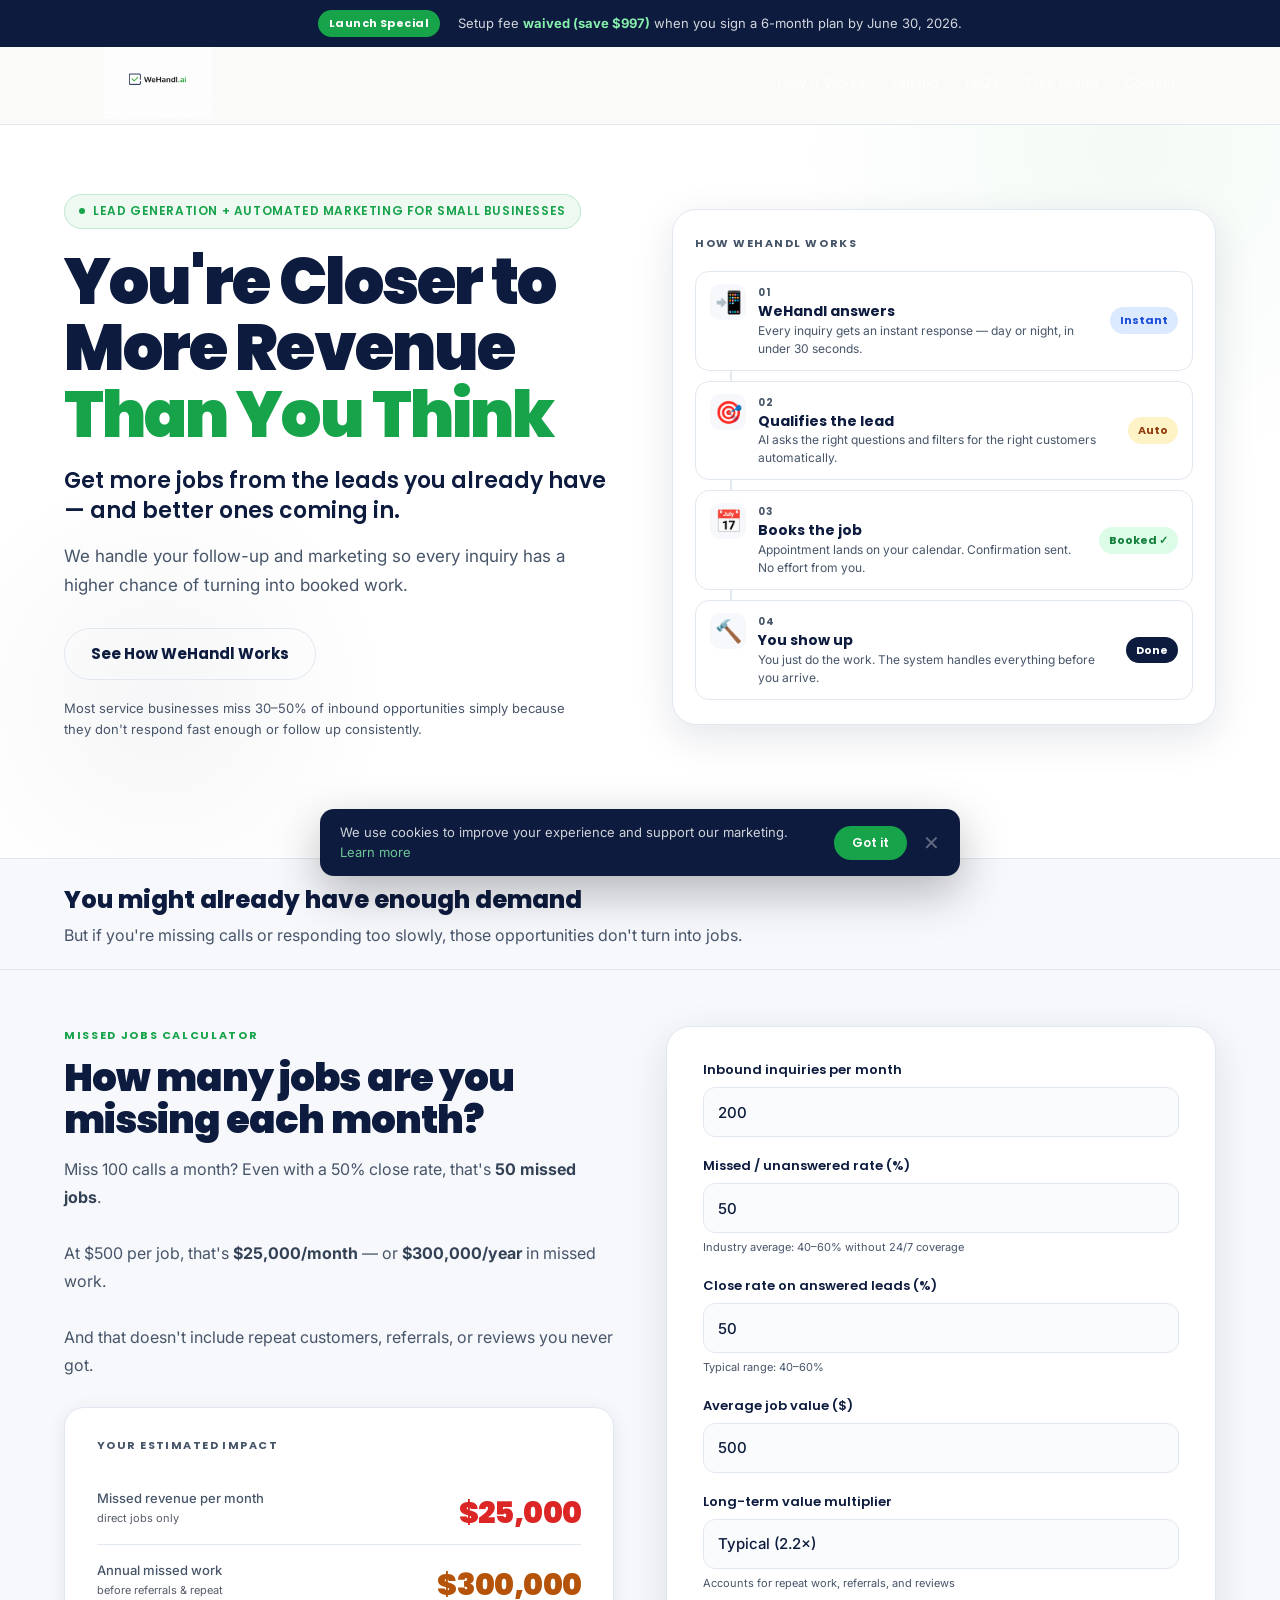
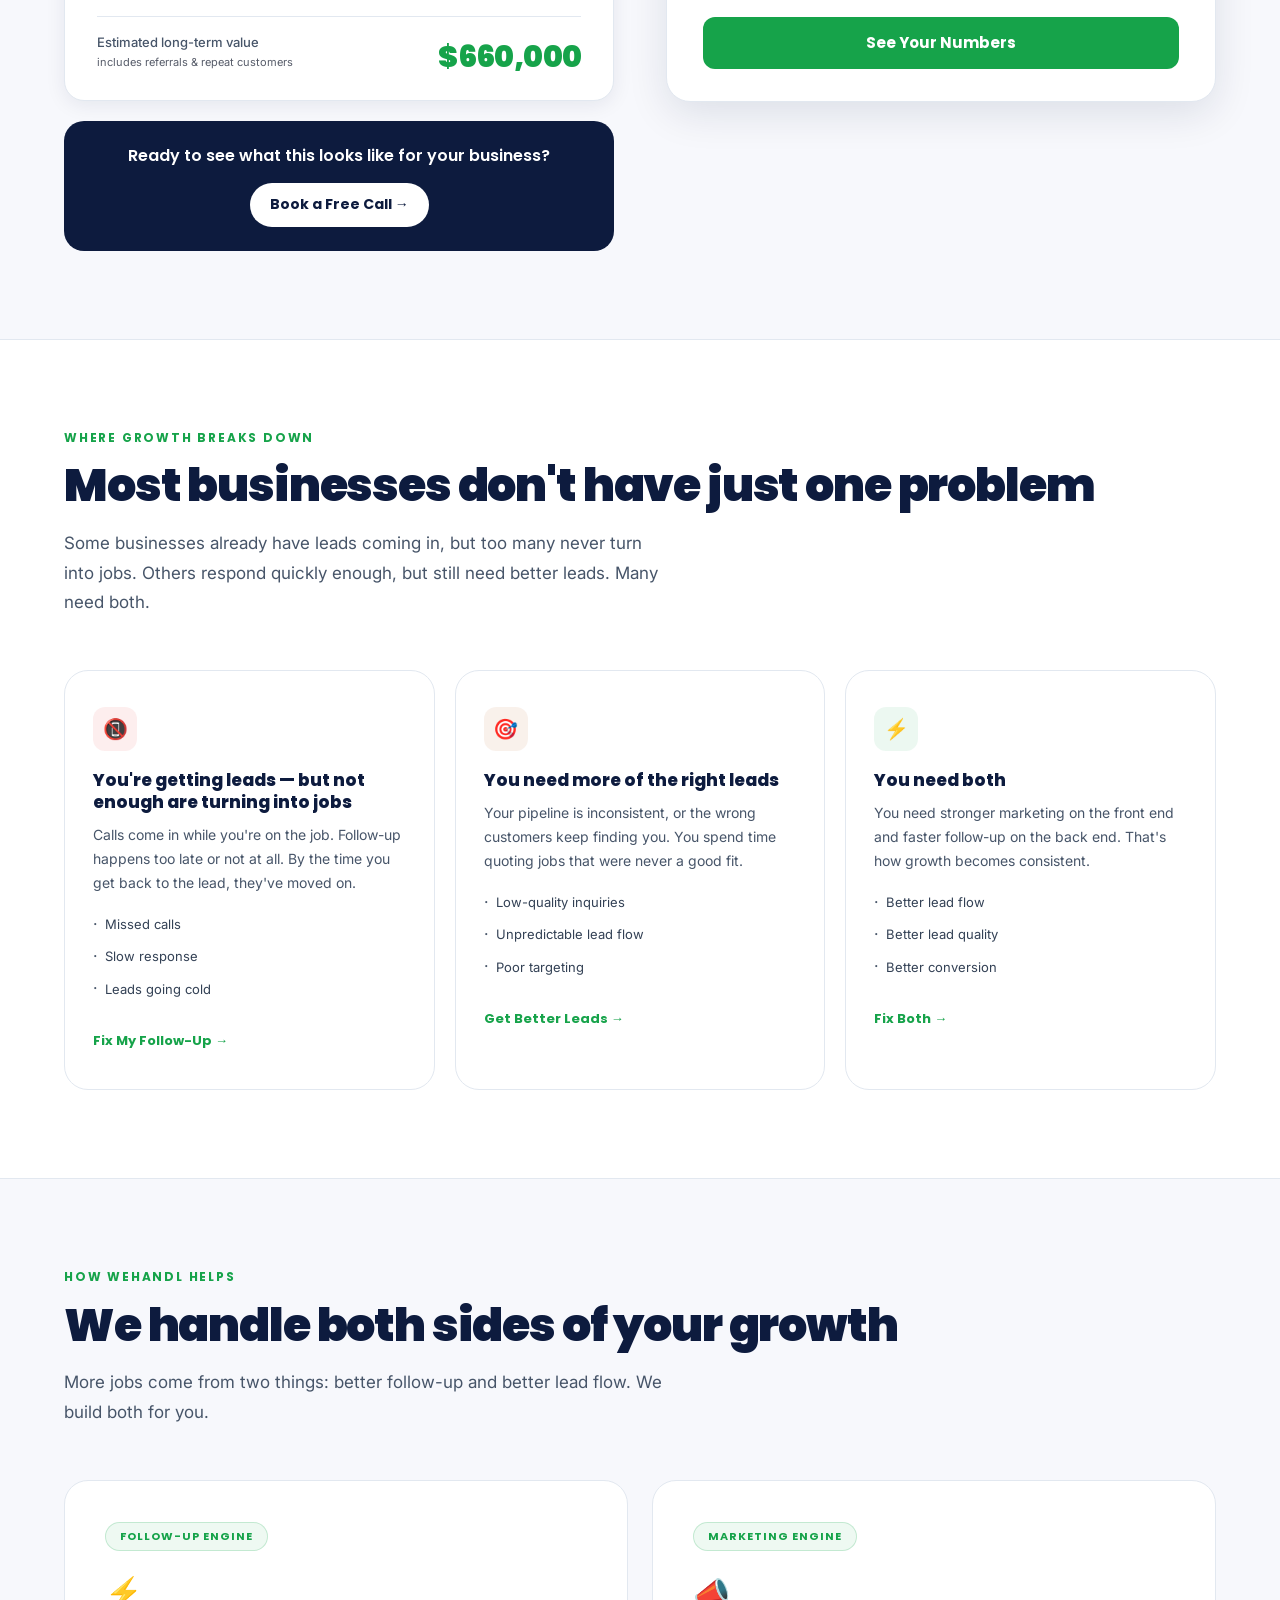
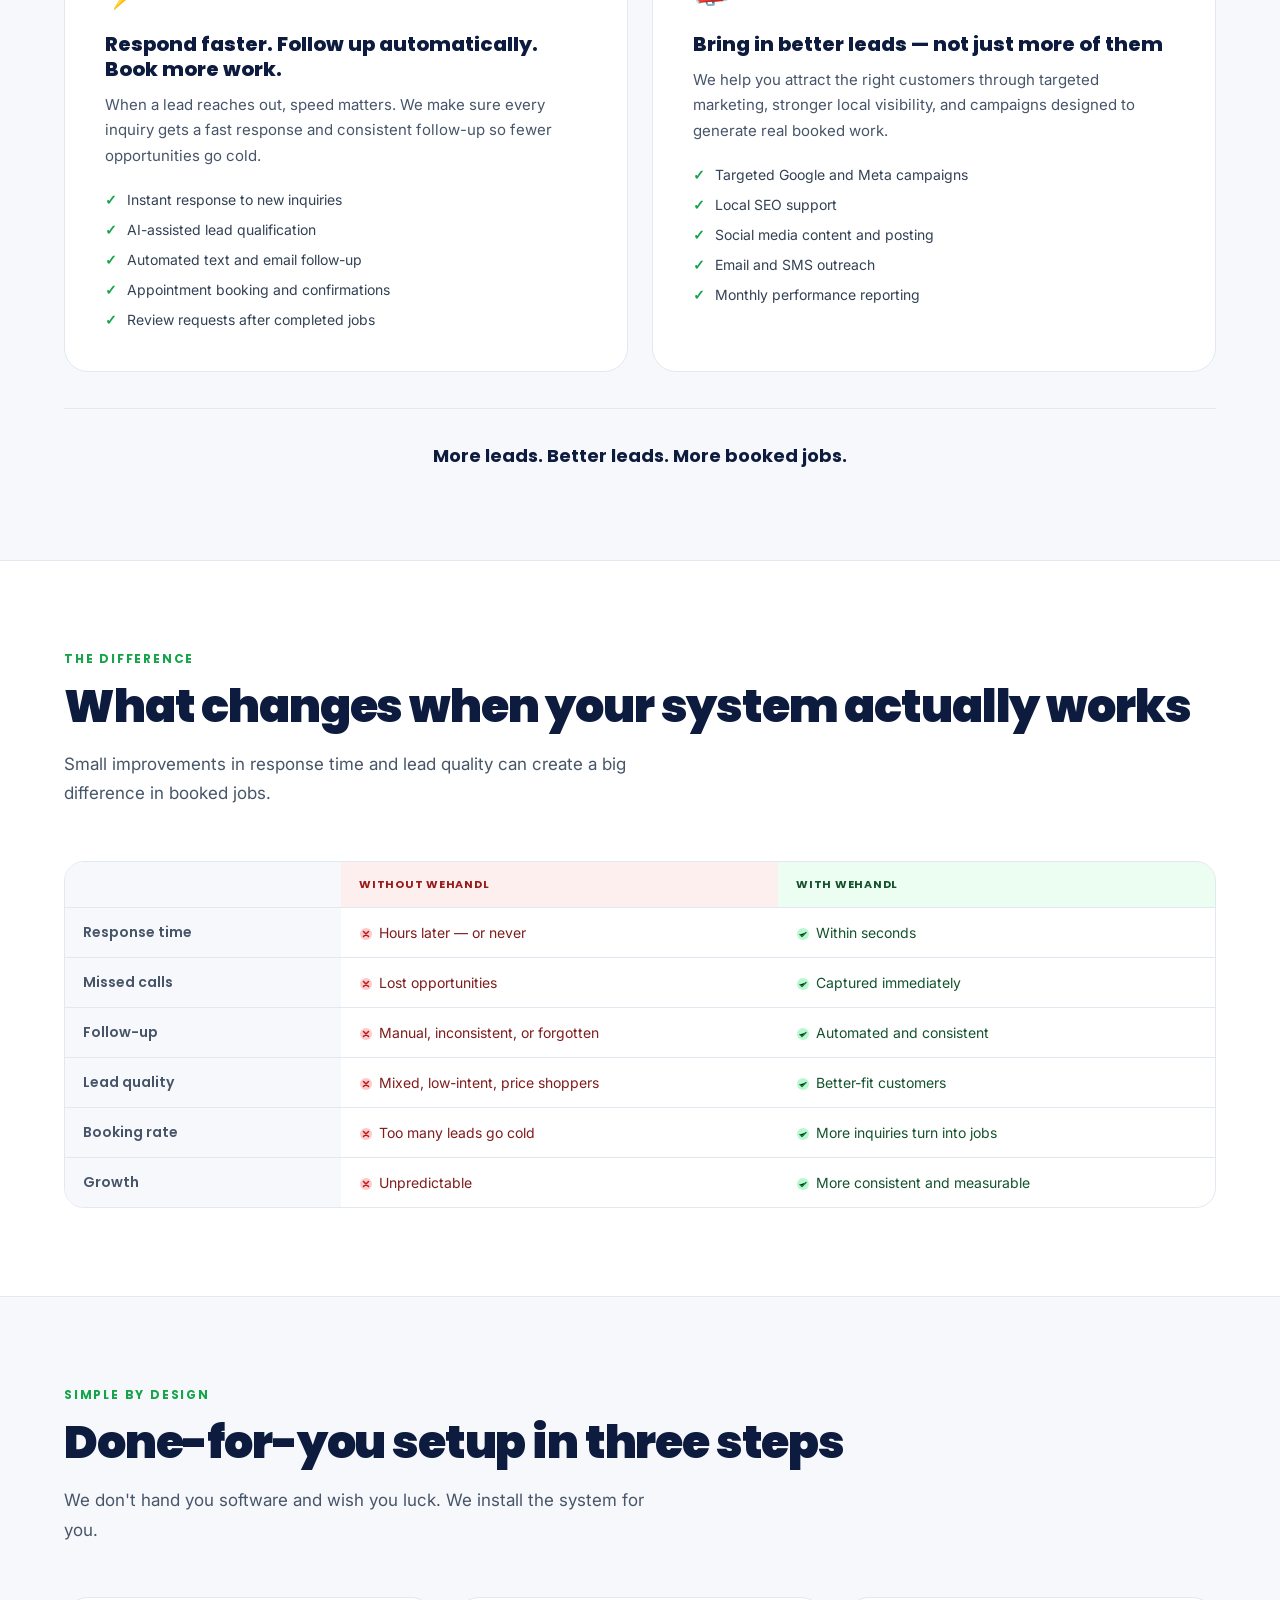
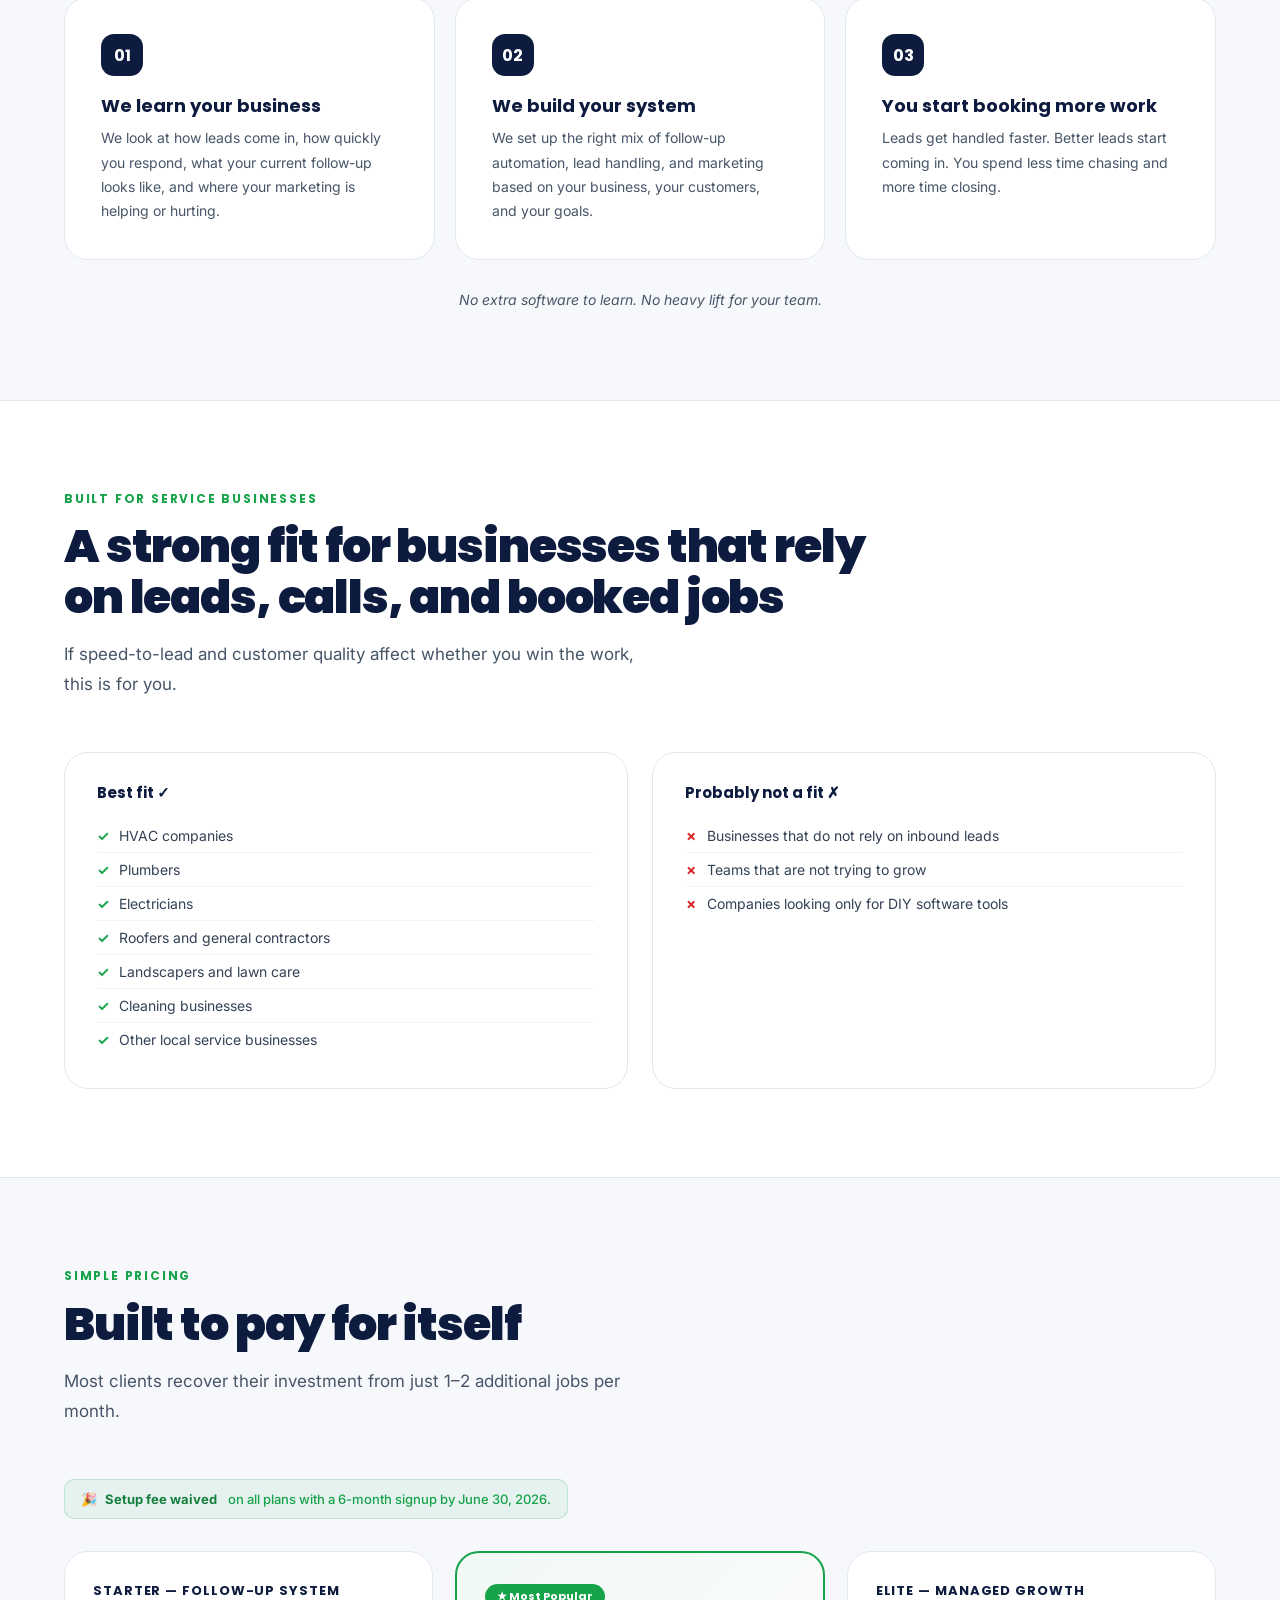
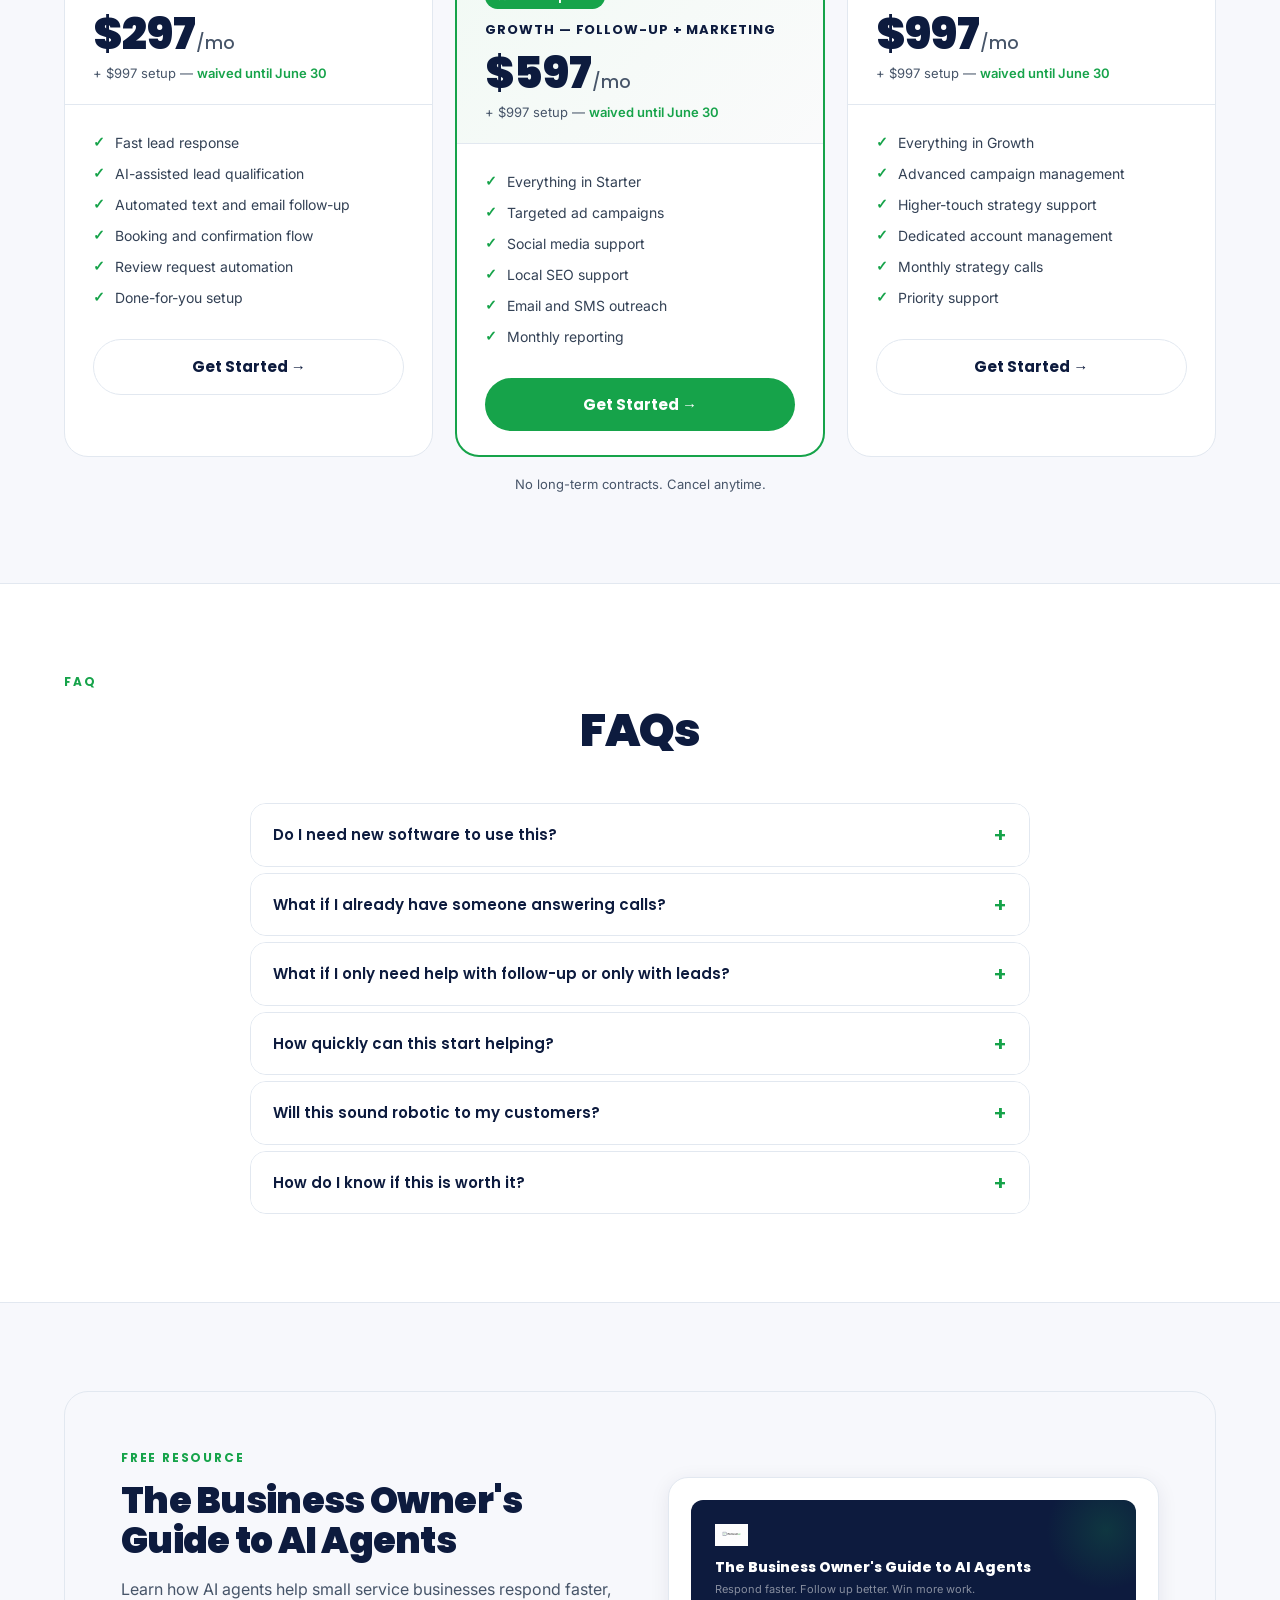
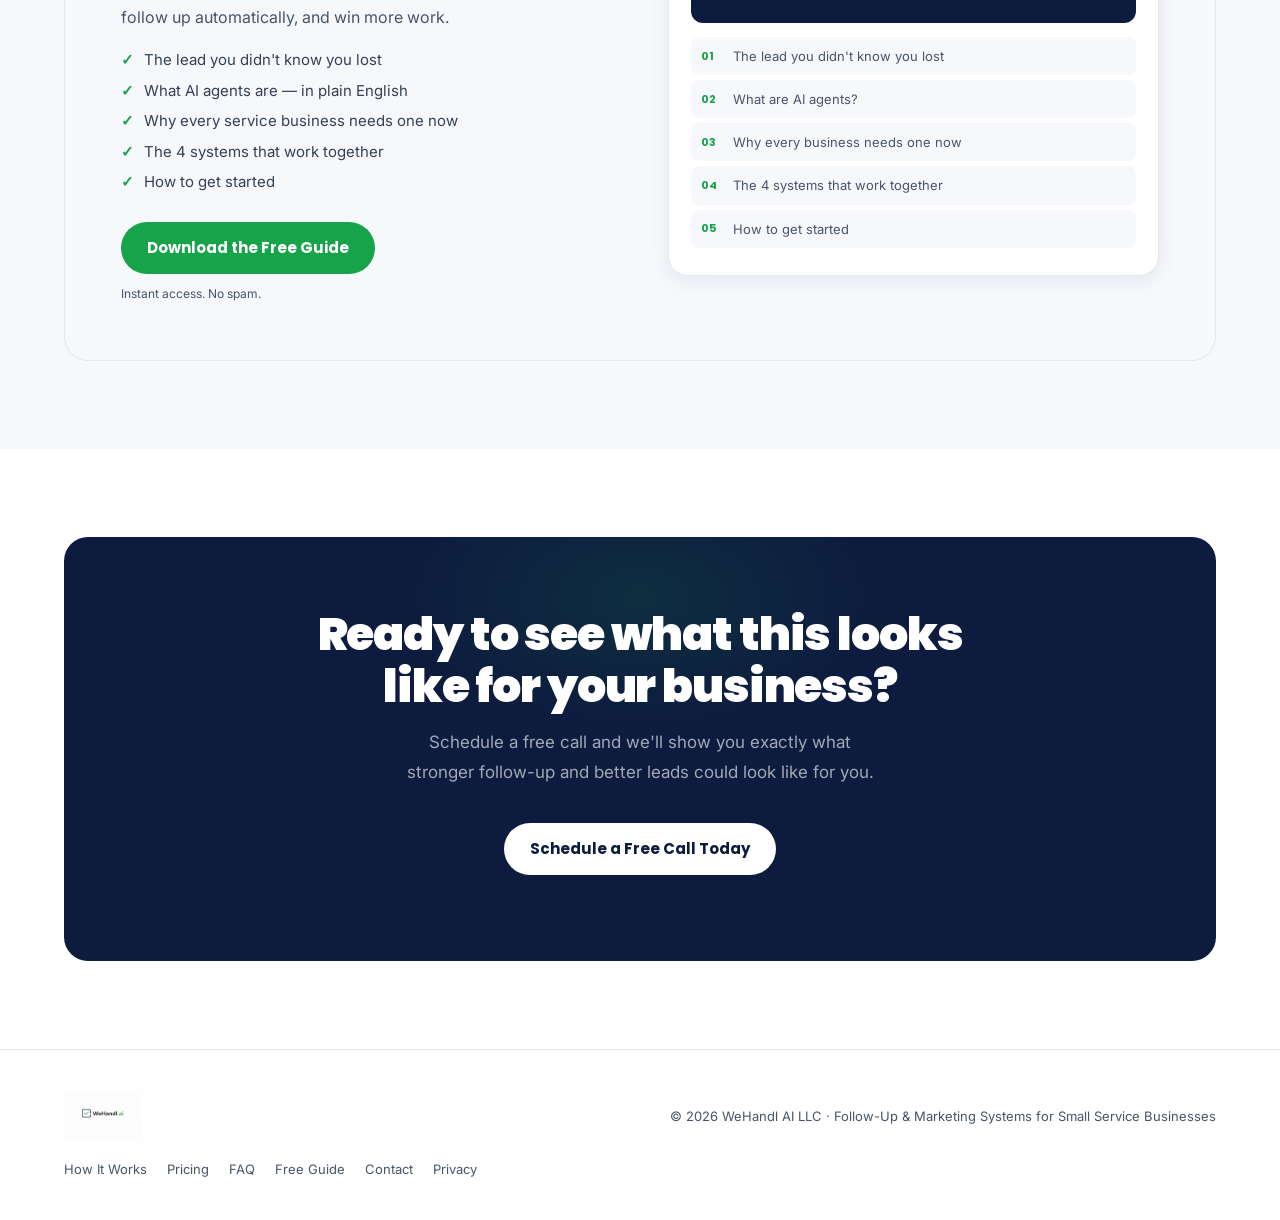
==== commit 9ec11242: "Update print statement from 'Hello' to 'Goodbye'" ====
--- a/index.html
+++ b/index.html
@@ -70,13 +70,13 @@
 /* ─────────────────────────────────────────
    NAV
 ───────────────────────────────────────── */
-.nav{position:fixed;top:42px;left:0;right:0;z-index:200;background:var(--navy);backdrop-filter:blur(16px);border-bottom:1px solid rgba(255,255,255,.08);transition:box-shadow .3s}
+.nav{position:fixed;top:42px;left:0;right:0;z-index:200;background:#FAFAF8;backdrop-filter:blur(16px);border-bottom:1px solid var(--border);transition:box-shadow .3s}
 .nav.scrolled{box-shadow:0 4px 24px rgba(0,0,0,.25)}
-.nav-inner{max-width:1200px;margin:0 auto;height:78px;display:flex;align-items:center;justify-content:space-between;padding:0 var(--px);gap:24px}
-.nav-logo{height:76px;width:260px;object-fit:contain;object-position:left center}
-.nav-links{display:flex;align-items:center;gap:26px;list-style:none}
+.nav-inner{max-width:1200px;margin:0 auto;height:82px;display:flex;align-items:center;justify-content:space-between;padding:0 var(--px);gap:24px}
+.nav-logo{height:72px;width:240px;object-fit:contain;object-position:left center}
+.nav-links{display:flex;align-items:center;gap:26px;list-style:none;display:flex}
 .nav-links a{font-size:14px;font-weight:500;color:rgba(255,255,255,.7);transition:color .18s}
-.nav-links a:hover{color:#fff}
+.nav-links a:hover{color:var(--navy)}
 
 /* ─────────────────────────────────────────
    COOKIE BANNER
@@ -447,15 +447,15 @@
 <!-- 2. NAV -->
 <nav class="nav" id="nav">
   <div class="nav-inner">
-    <img class="nav-logo" src="[data-uri]" alt="WeHandl.ai">
+    <a href="/"><img class="nav-logo" src="[data-uri]" alt="WeHandl.ai"></a>
     <ul class="nav-links">
       <li><a href="#how">How It Works</a></li>
       <li><a href="#pricing">Pricing</a></li>
-      <li><a href="#faq">FAQ</a></li>
+      <li><a href="#faq">FAQs</a></li>
       <li><a href="guide.html">Free Guide</a></li>
+      <li><a href="#contact">Contact</a></li>
     </ul>
-    <a class="btn btn-ghost btn-sm" href="#contact">Book a Free Growth Audit</a>
-    </div>
+  </div>
 </nav>
 
 <!-- 3. HERO -->
@@ -771,7 +771,7 @@
 <section class="section" id="faq">
   <div class="section-inner">
     <span class="eyebrow">FAQ</span>
-    <h2 class="section-title" style="text-align:center">Common Questions</h2>
+    <h2 class="section-title" style="text-align:center">FAQs</h2>
     <div class="faq-wrap">
       <div class="faq-item"><div class="faq-q" onclick="toggleFaq(this)">Do I need new software to use this?<span class="faq-arr">+</span></div><div class="faq-a"><div class="faq-a-inner">No. We handle setup and can work with the tools you already use.</div></div></div>
       <div class="faq-item"><div class="faq-q" onclick="toggleFaq(this)">What if I already have someone answering calls?<span class="faq-arr">+</span></div><div class="faq-a"><div class="faq-a-inner">We can support overflow, after-hours coverage, and follow-up so opportunities don't sit untouched.</div></div></div>
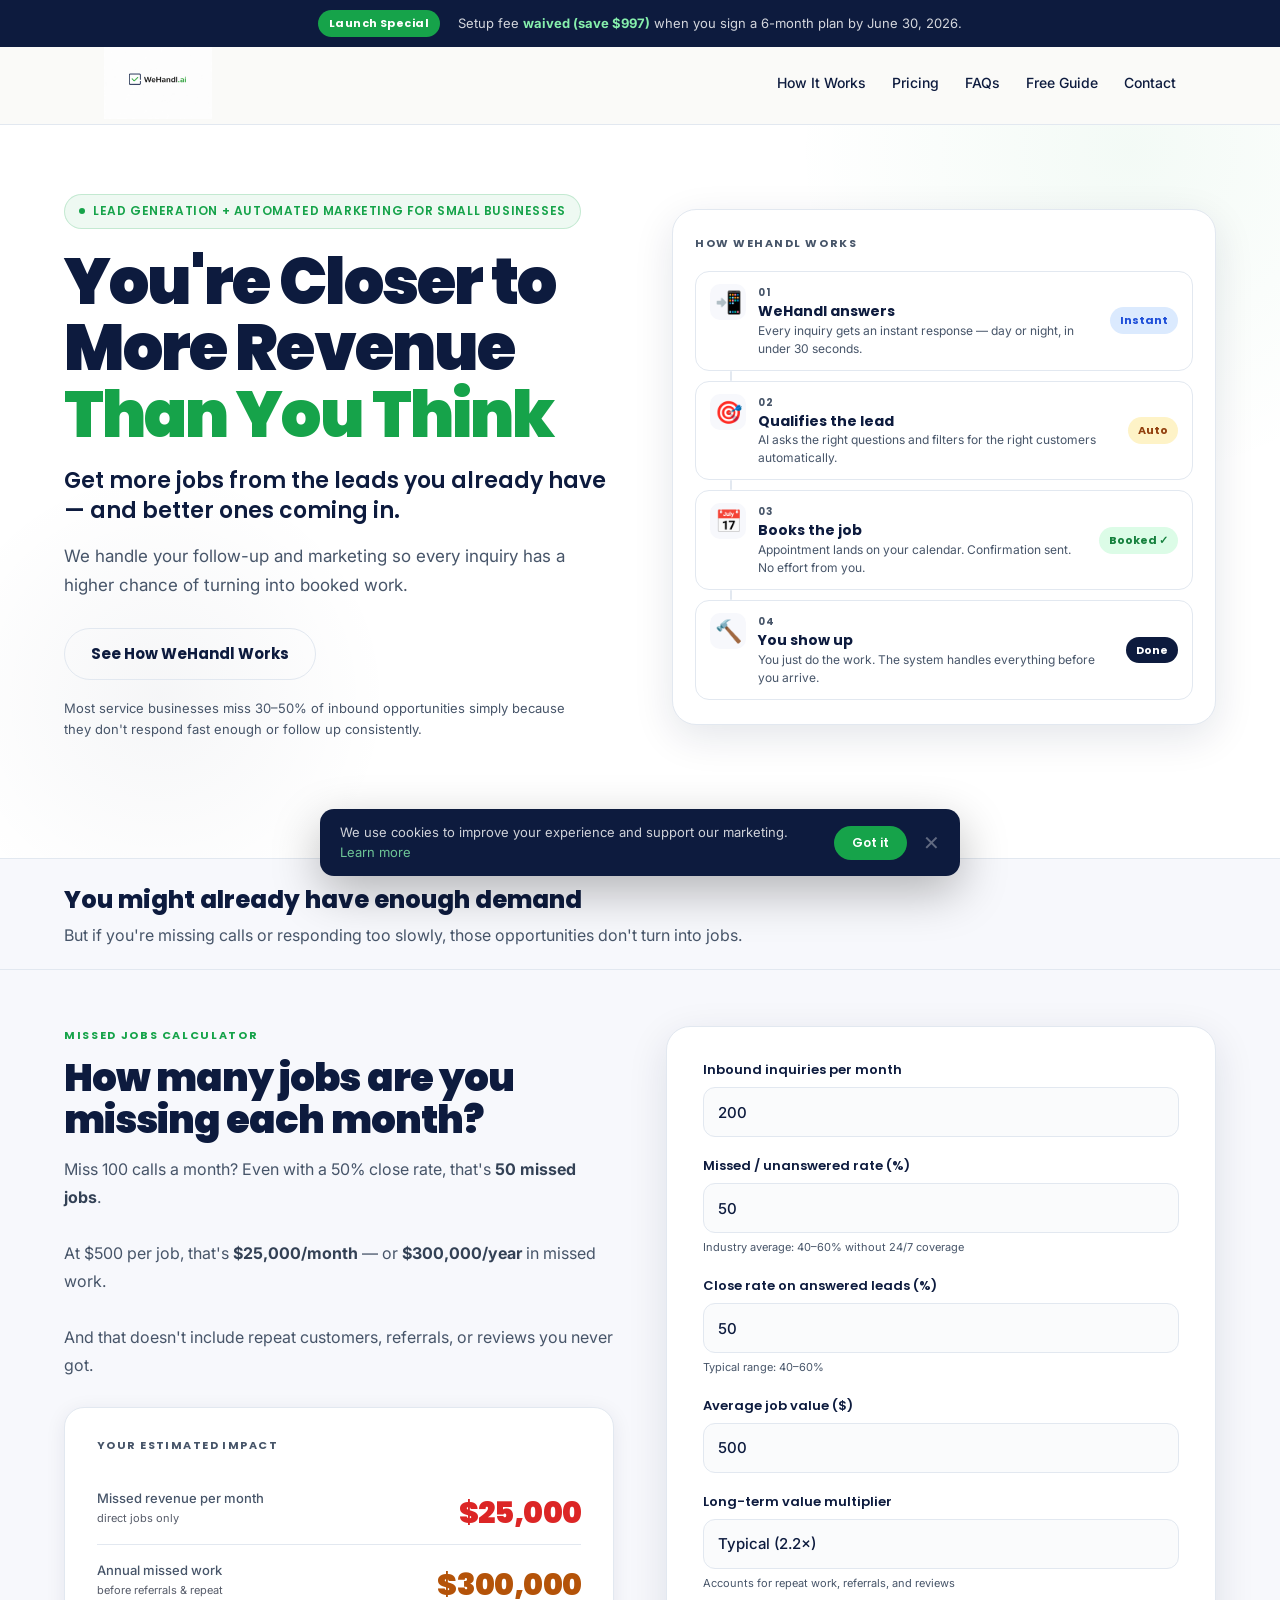
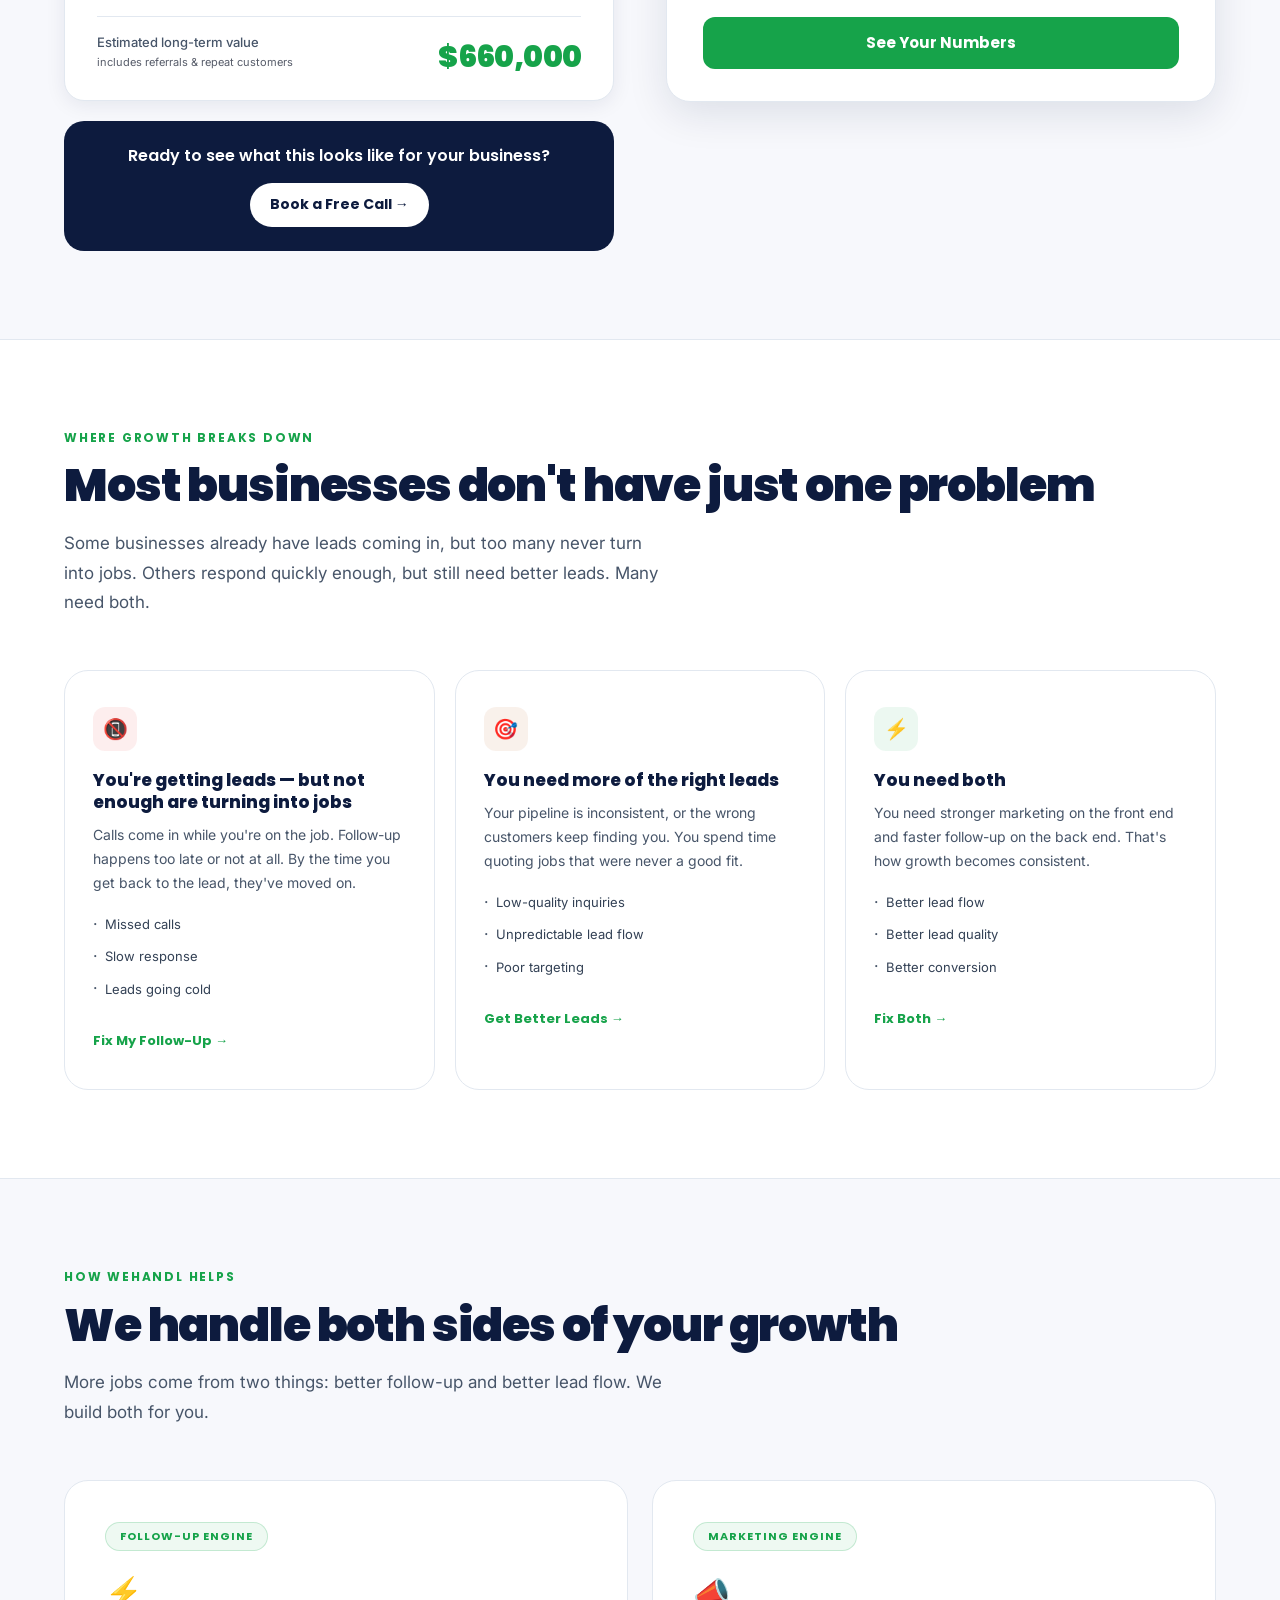
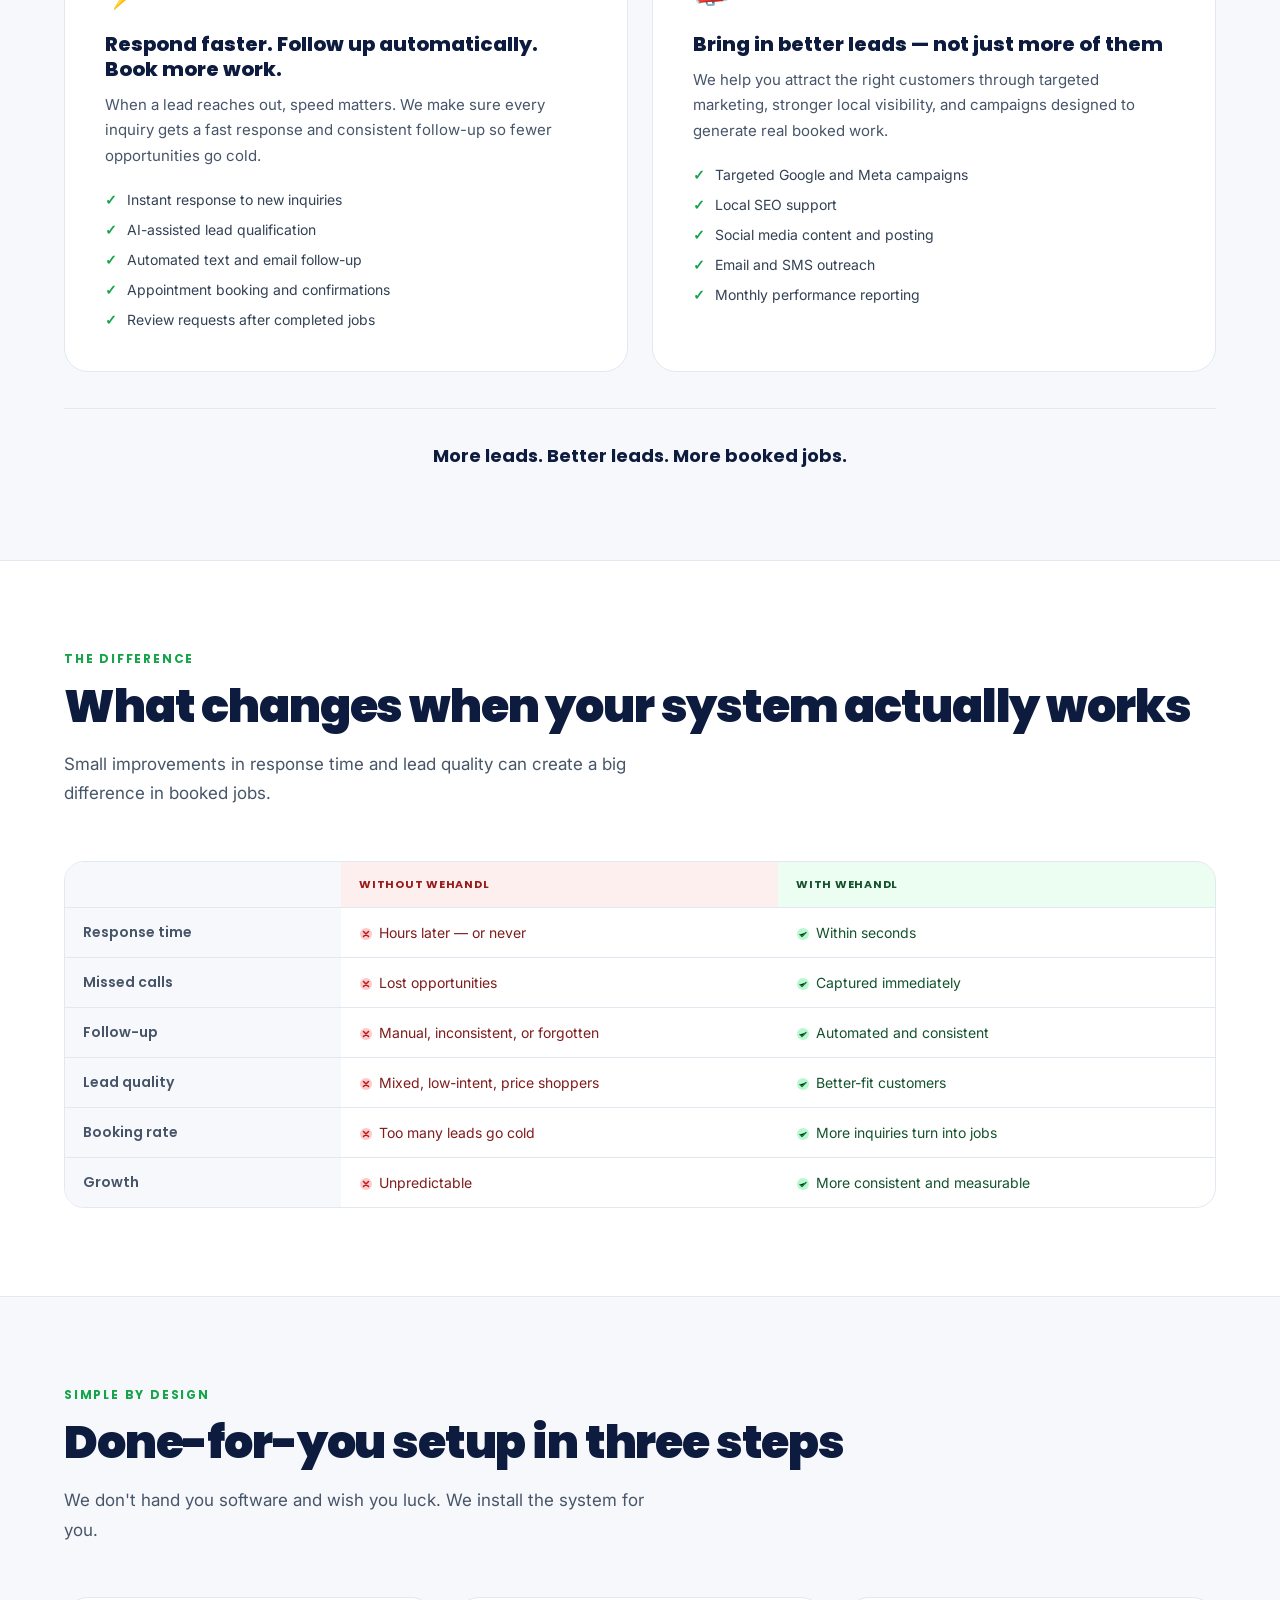
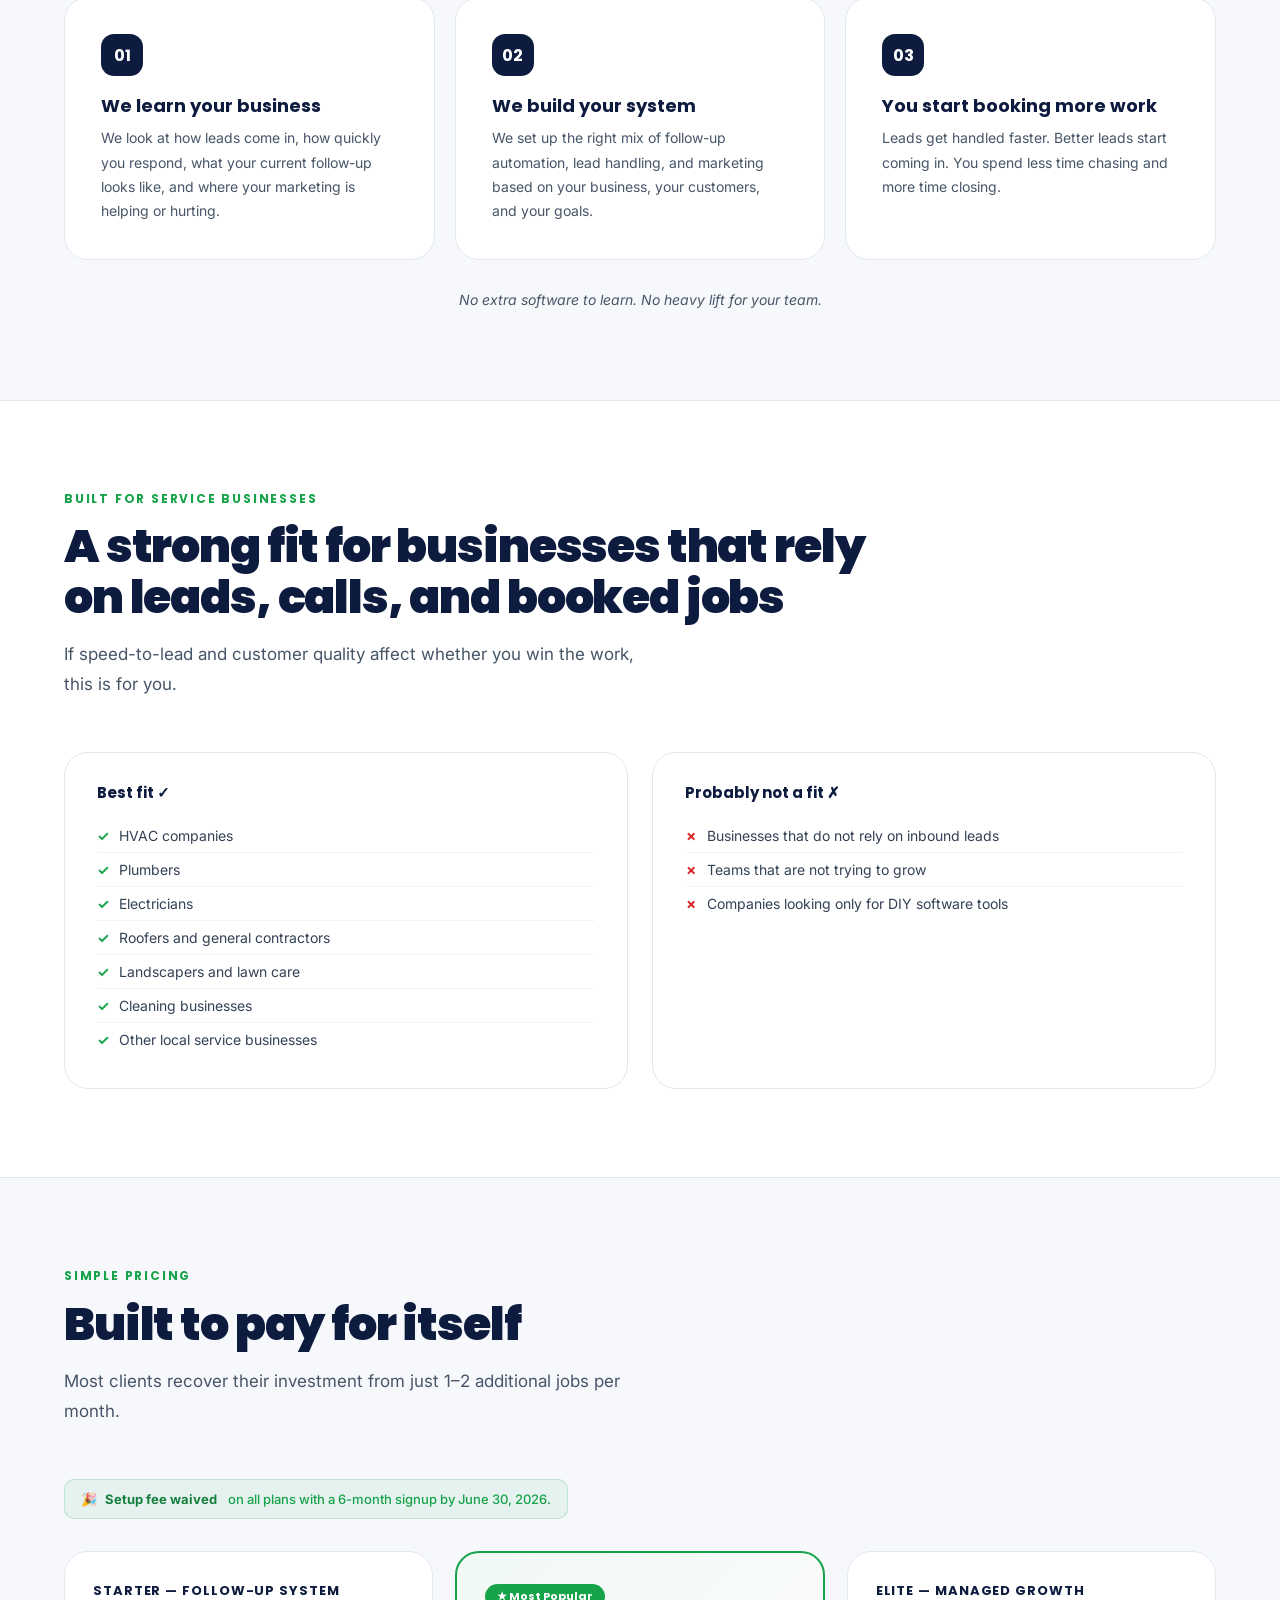
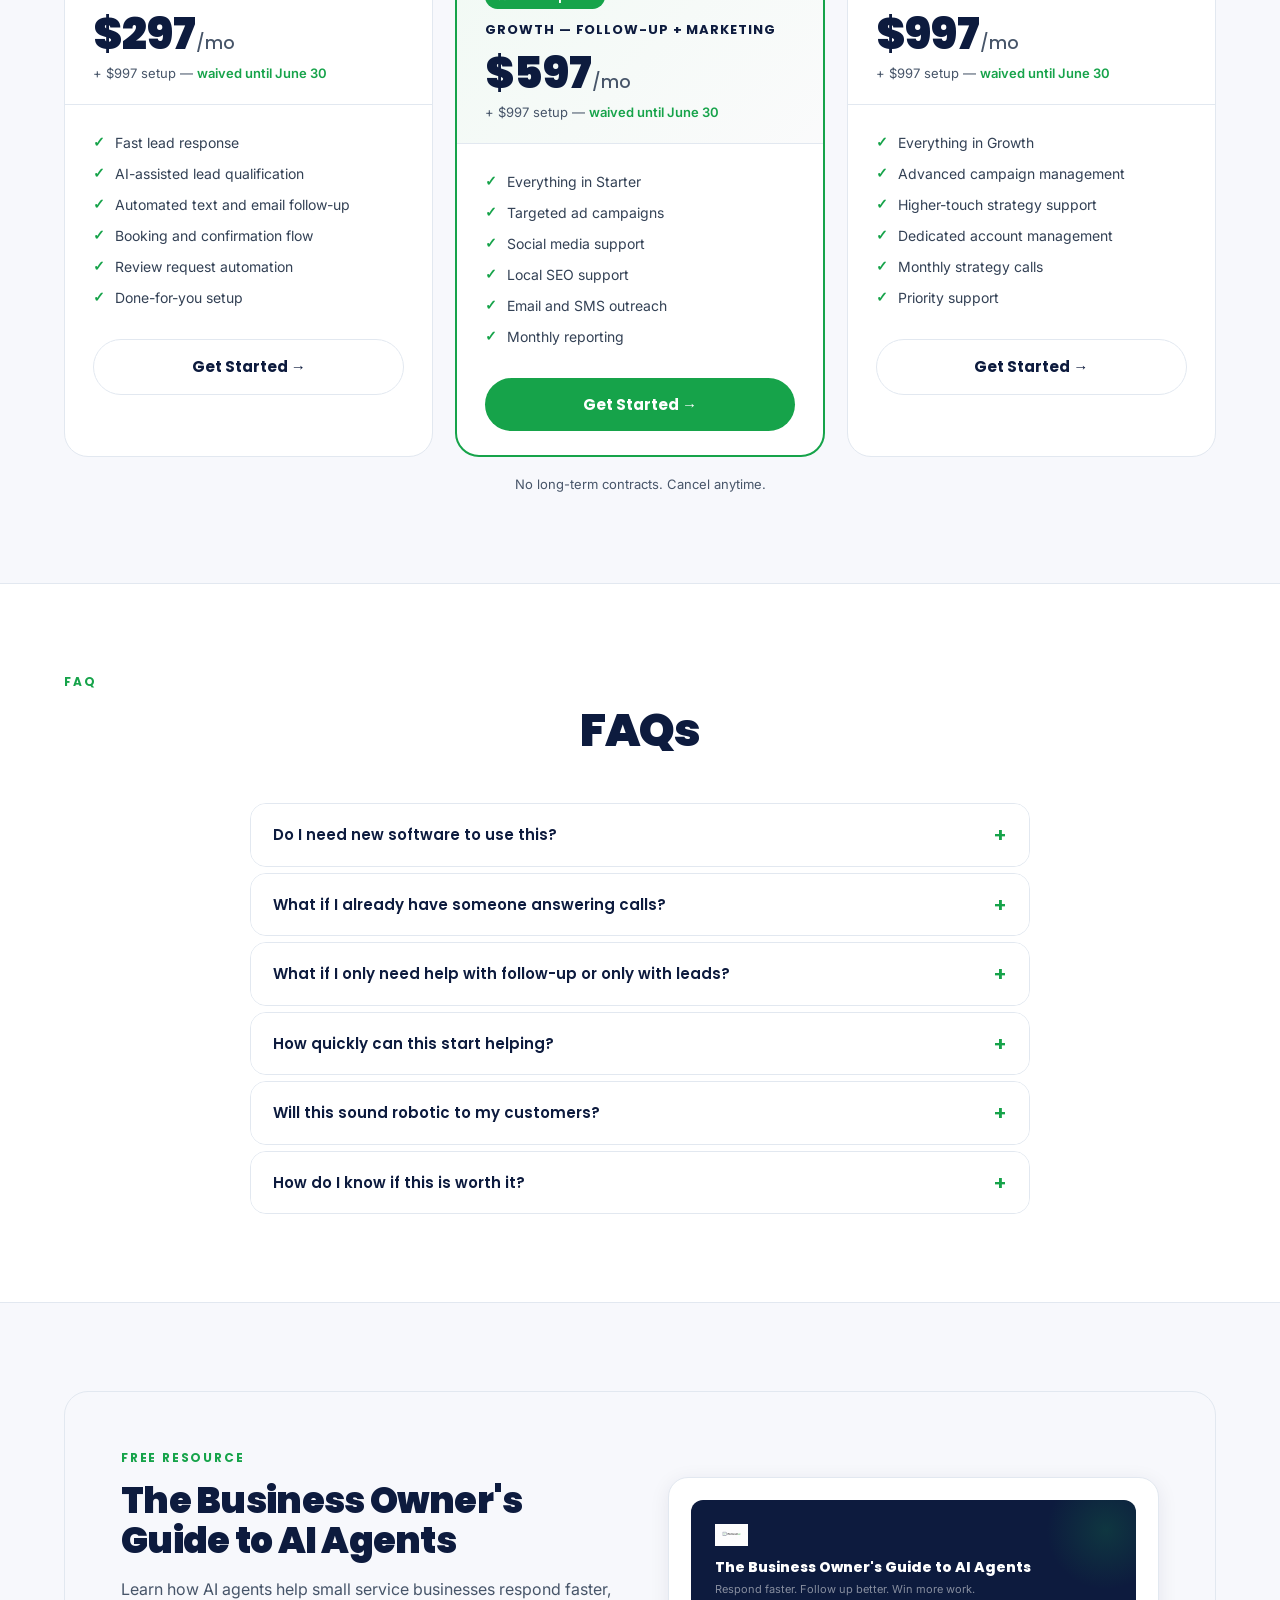
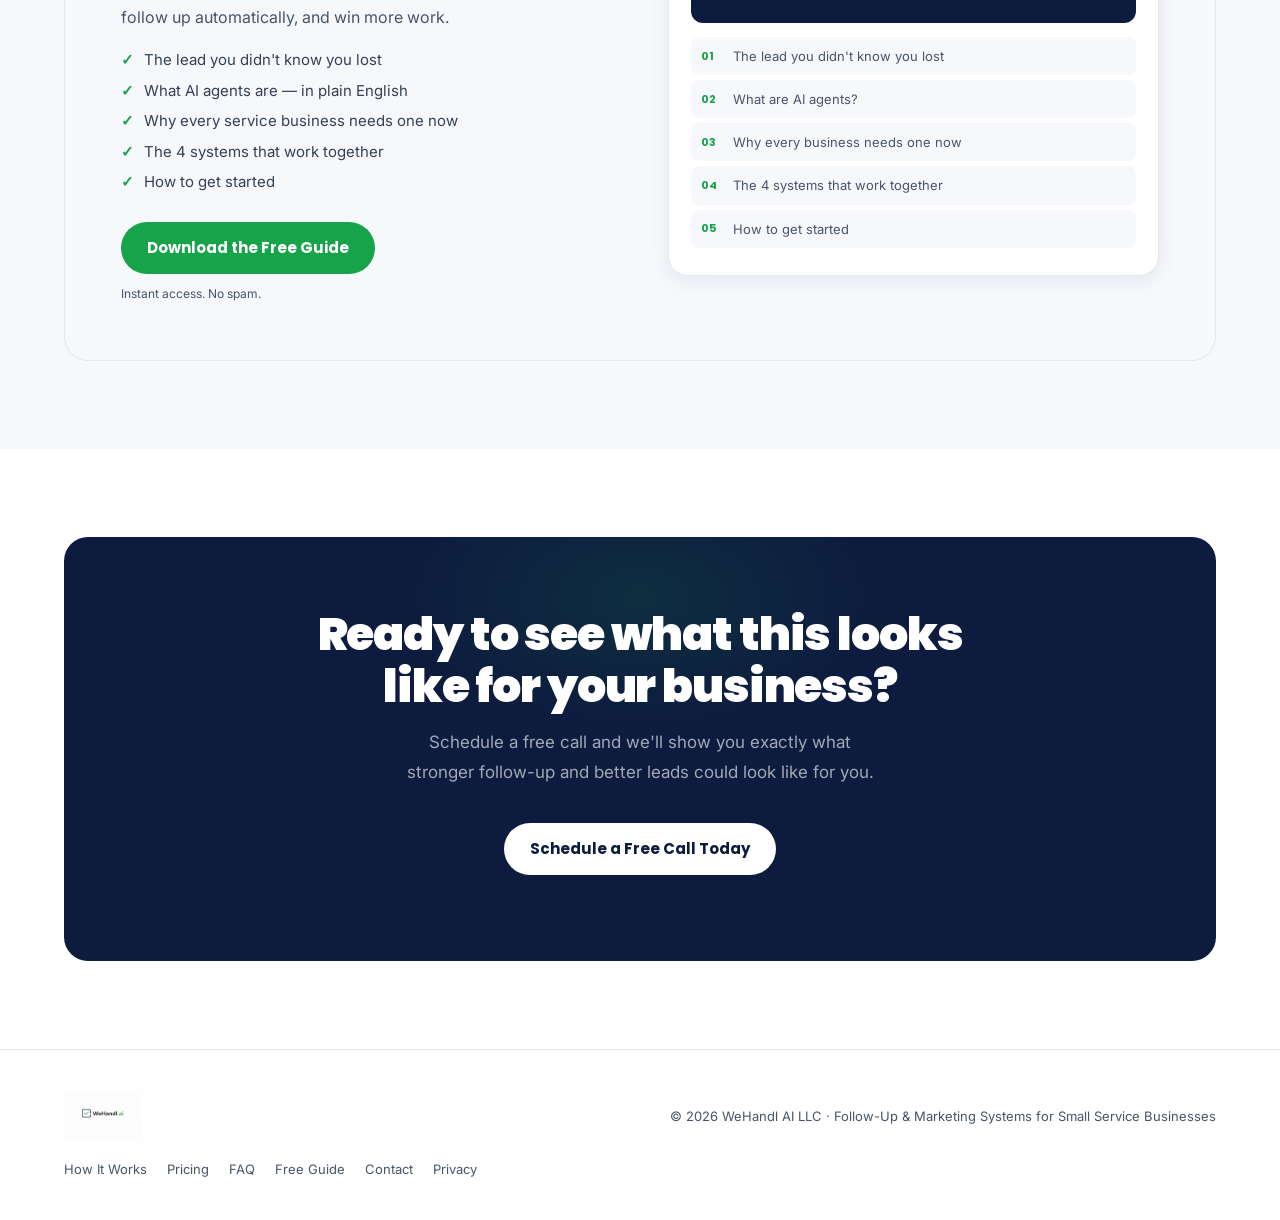
==== commit 4201eb44: "Update link hover color and navigation link color" ====
--- a/index.html
+++ b/index.html
@@ -65,7 +65,7 @@
 .lb-text{font-size:13px;color:rgba(255,255,255,.82)}
 .lb-text strong{color:#86efac}
 .lb-link{font-family:"Poppins",sans-serif;font-size:13px;font-weight:600;color:#86efac;border-bottom:1px solid rgba(134,239,172,.35);padding-bottom:1px;white-space:nowrap;transition:color .18s,border-color .18s}
-.lb-link:hover{color:#fff;border-color:rgba(255,255,255,.4)}
+.lb-link:hover{color:#16A34A;border-color:rgba(255,255,255,.4)}
 
 /* ─────────────────────────────────────────
    NAV
@@ -74,8 +74,8 @@
 .nav.scrolled{box-shadow:0 4px 24px rgba(0,0,0,.25)}
 .nav-inner{max-width:1200px;margin:0 auto;height:82px;display:flex;align-items:center;justify-content:space-between;padding:0 var(--px);gap:24px}
 .nav-logo{height:72px;width:240px;object-fit:contain;object-position:left center}
-.nav-links{display:flex;align-items:center;gap:26px;list-style:none;display:flex}
-.nav-links a{font-size:14px;font-weight:500;color:rgba(255,255,255,.7);transition:color .18s}
+.nav-links{display:flex;align-items:center;gap:26px;list-style:none}
+.nav-links a{font-size:14px;font-weight:500;color:#0D1B3E;transition:color .18s}
 .nav-links a:hover{color:var(--navy)}
 
 /* ─────────────────────────────────────────
@@ -389,8 +389,7 @@
   .solution-grid,.who-grid,.pricing-grid{grid-template-columns:1fr}
   .calc-layout,.how-grid{grid-template-columns:1fr}
   .breakdown-grid{grid-template-columns:1fr}
-  .nav-links{display:none}
-  .hero{min-height:auto;padding-top:128px}
+    .hero{min-height:auto;padding-top:128px}
 }
 @media(max-width:768px){
   .hero{padding-top:112px}
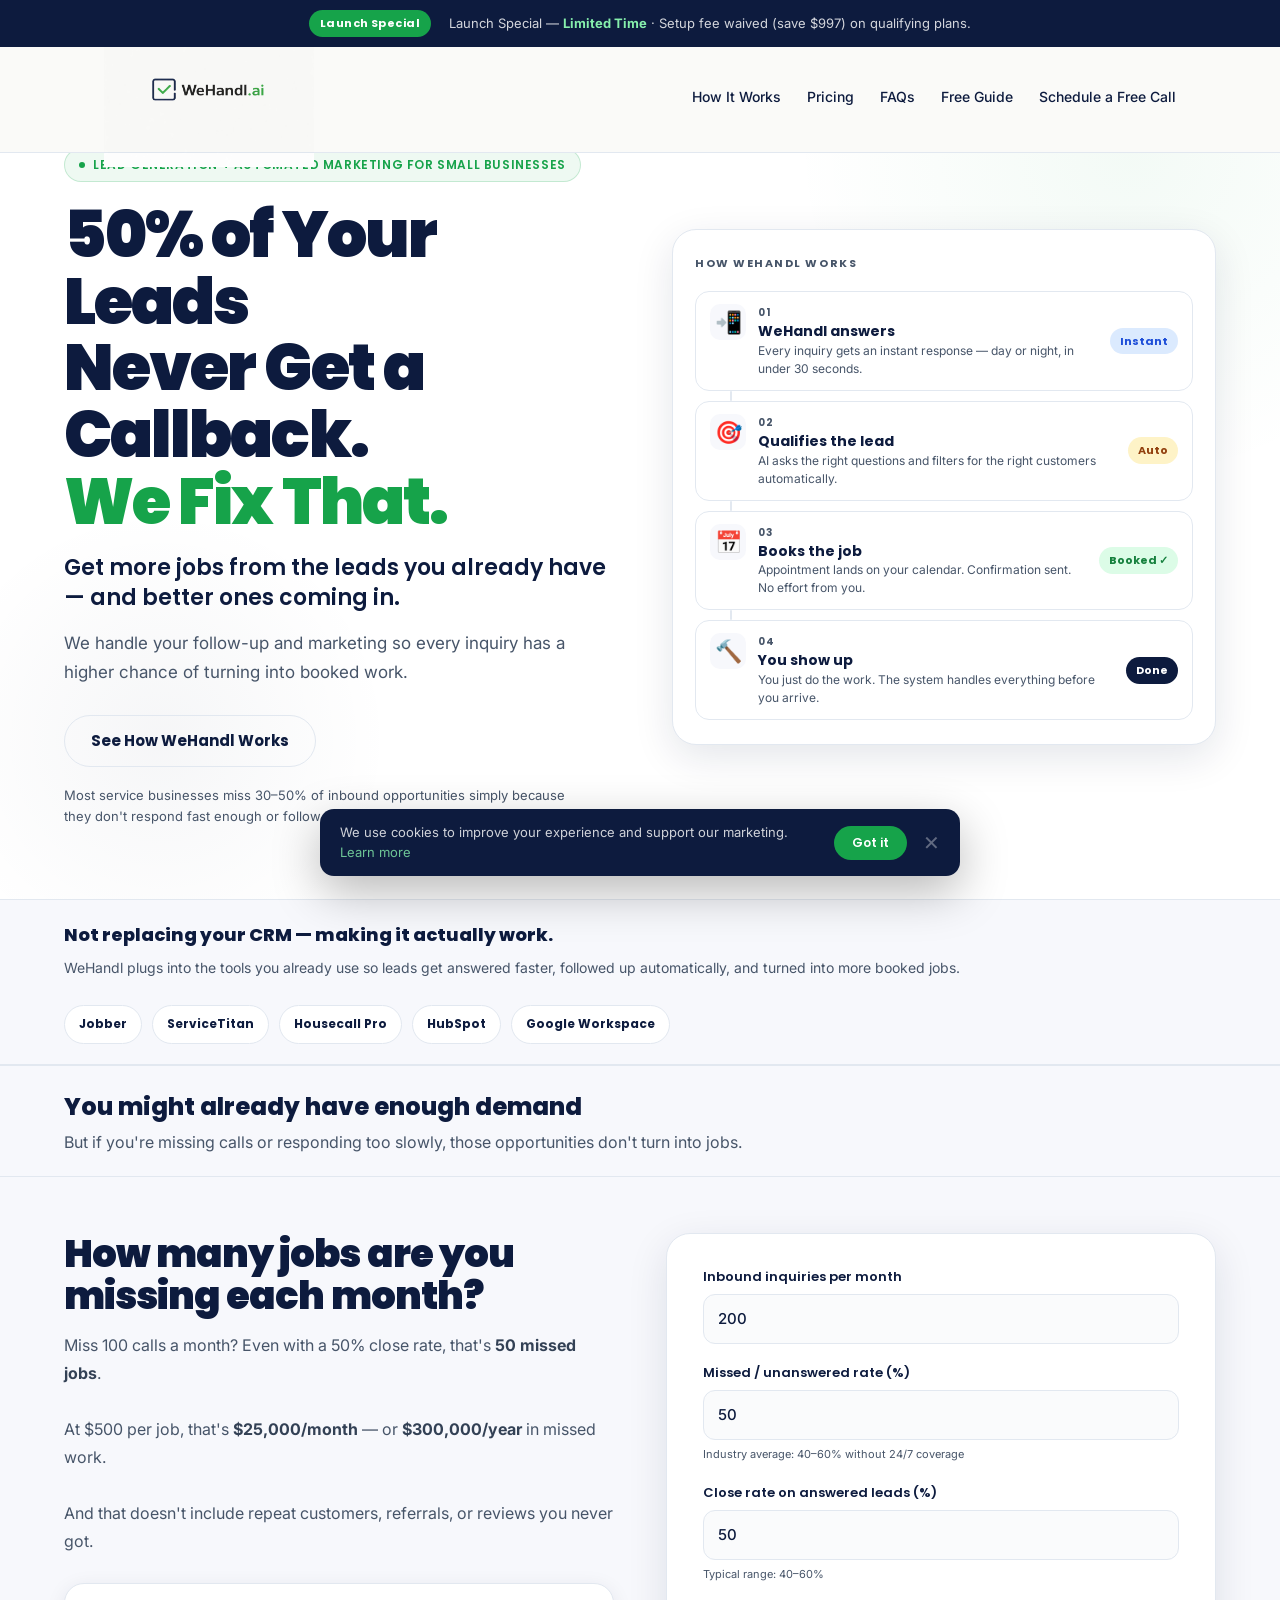
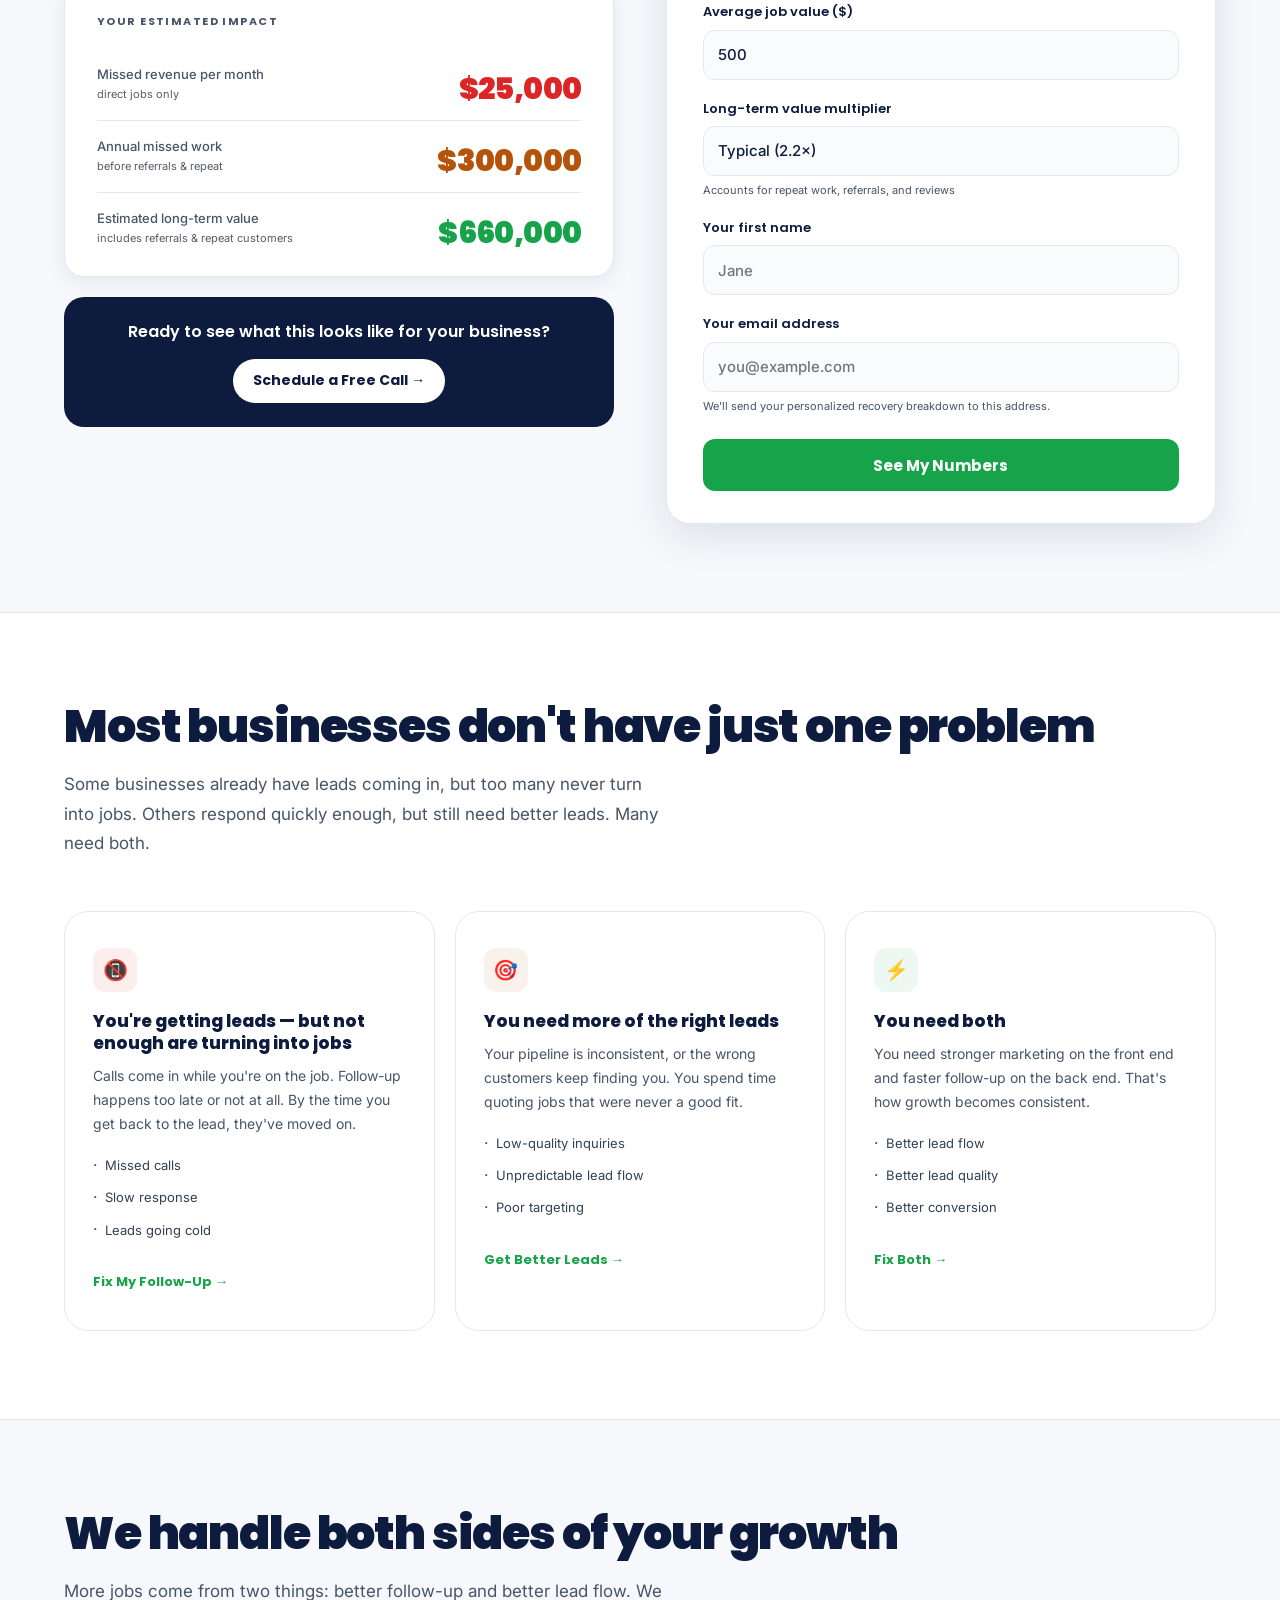
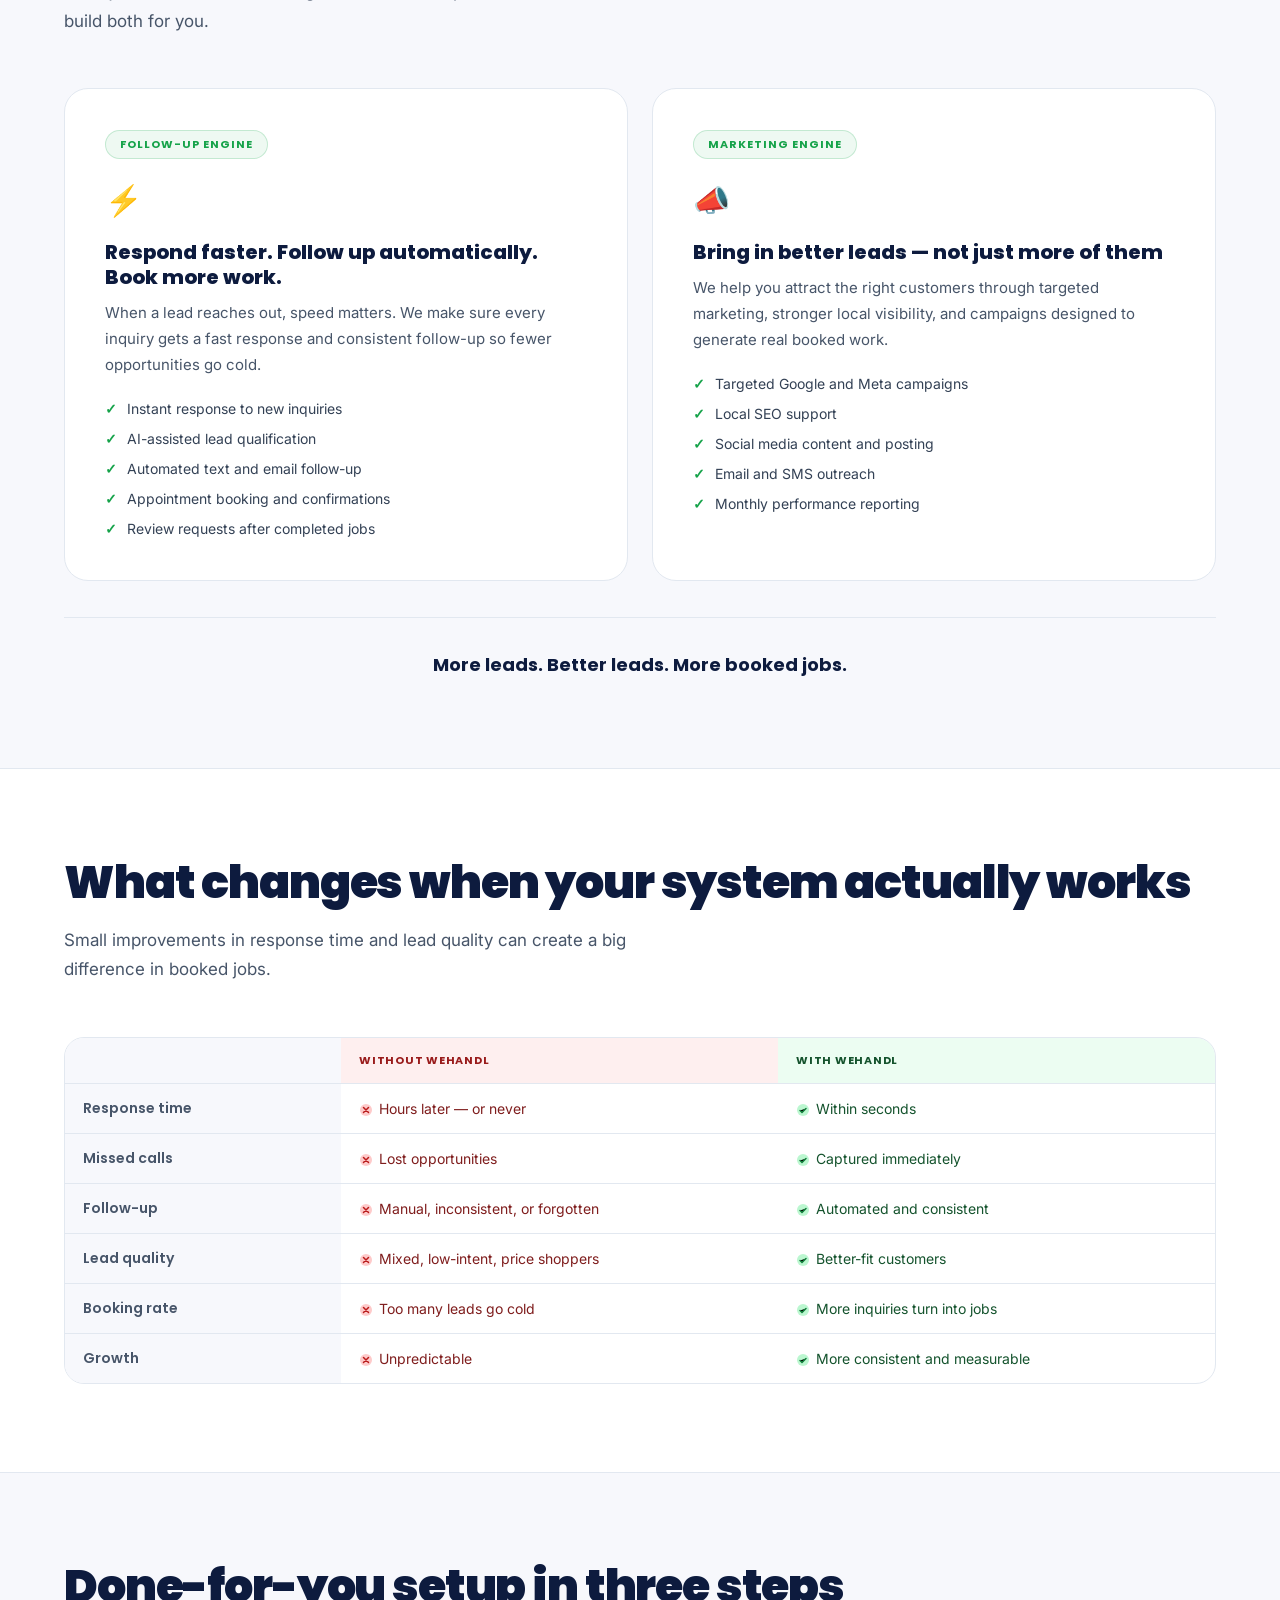
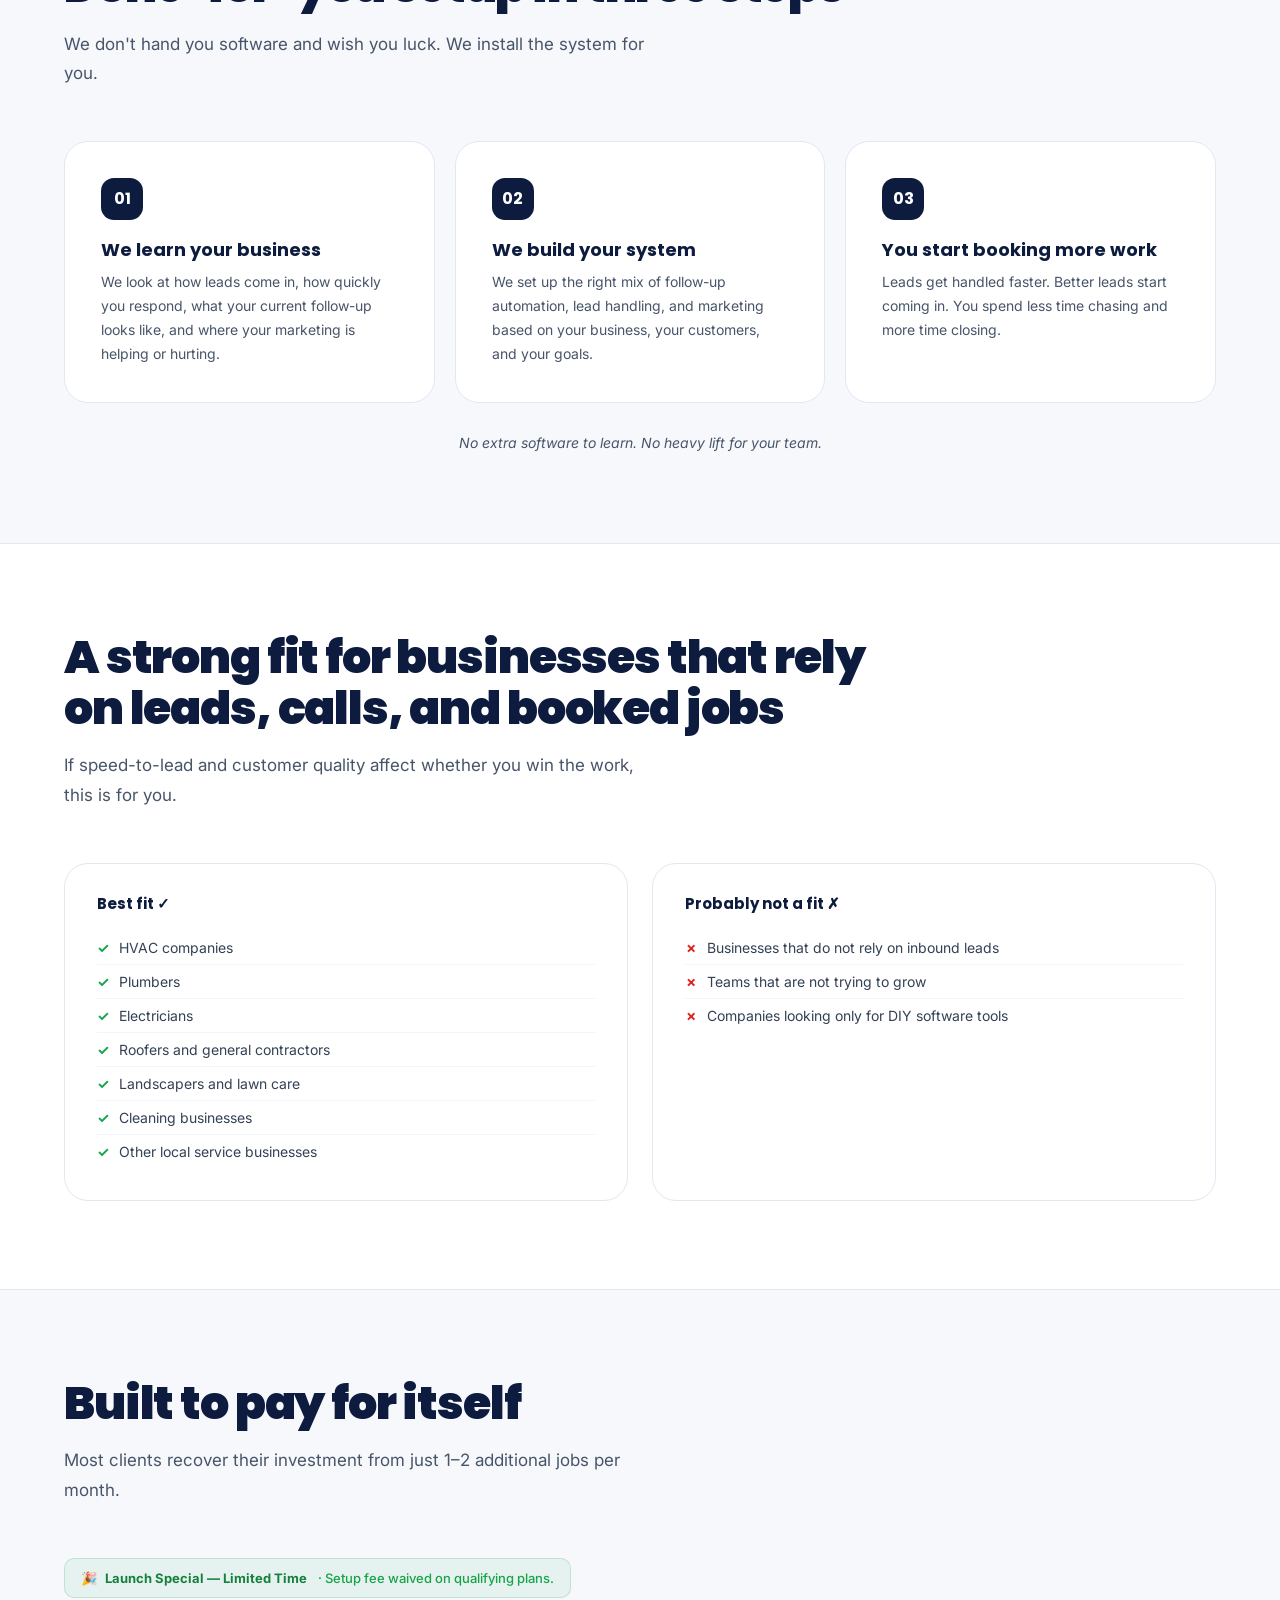
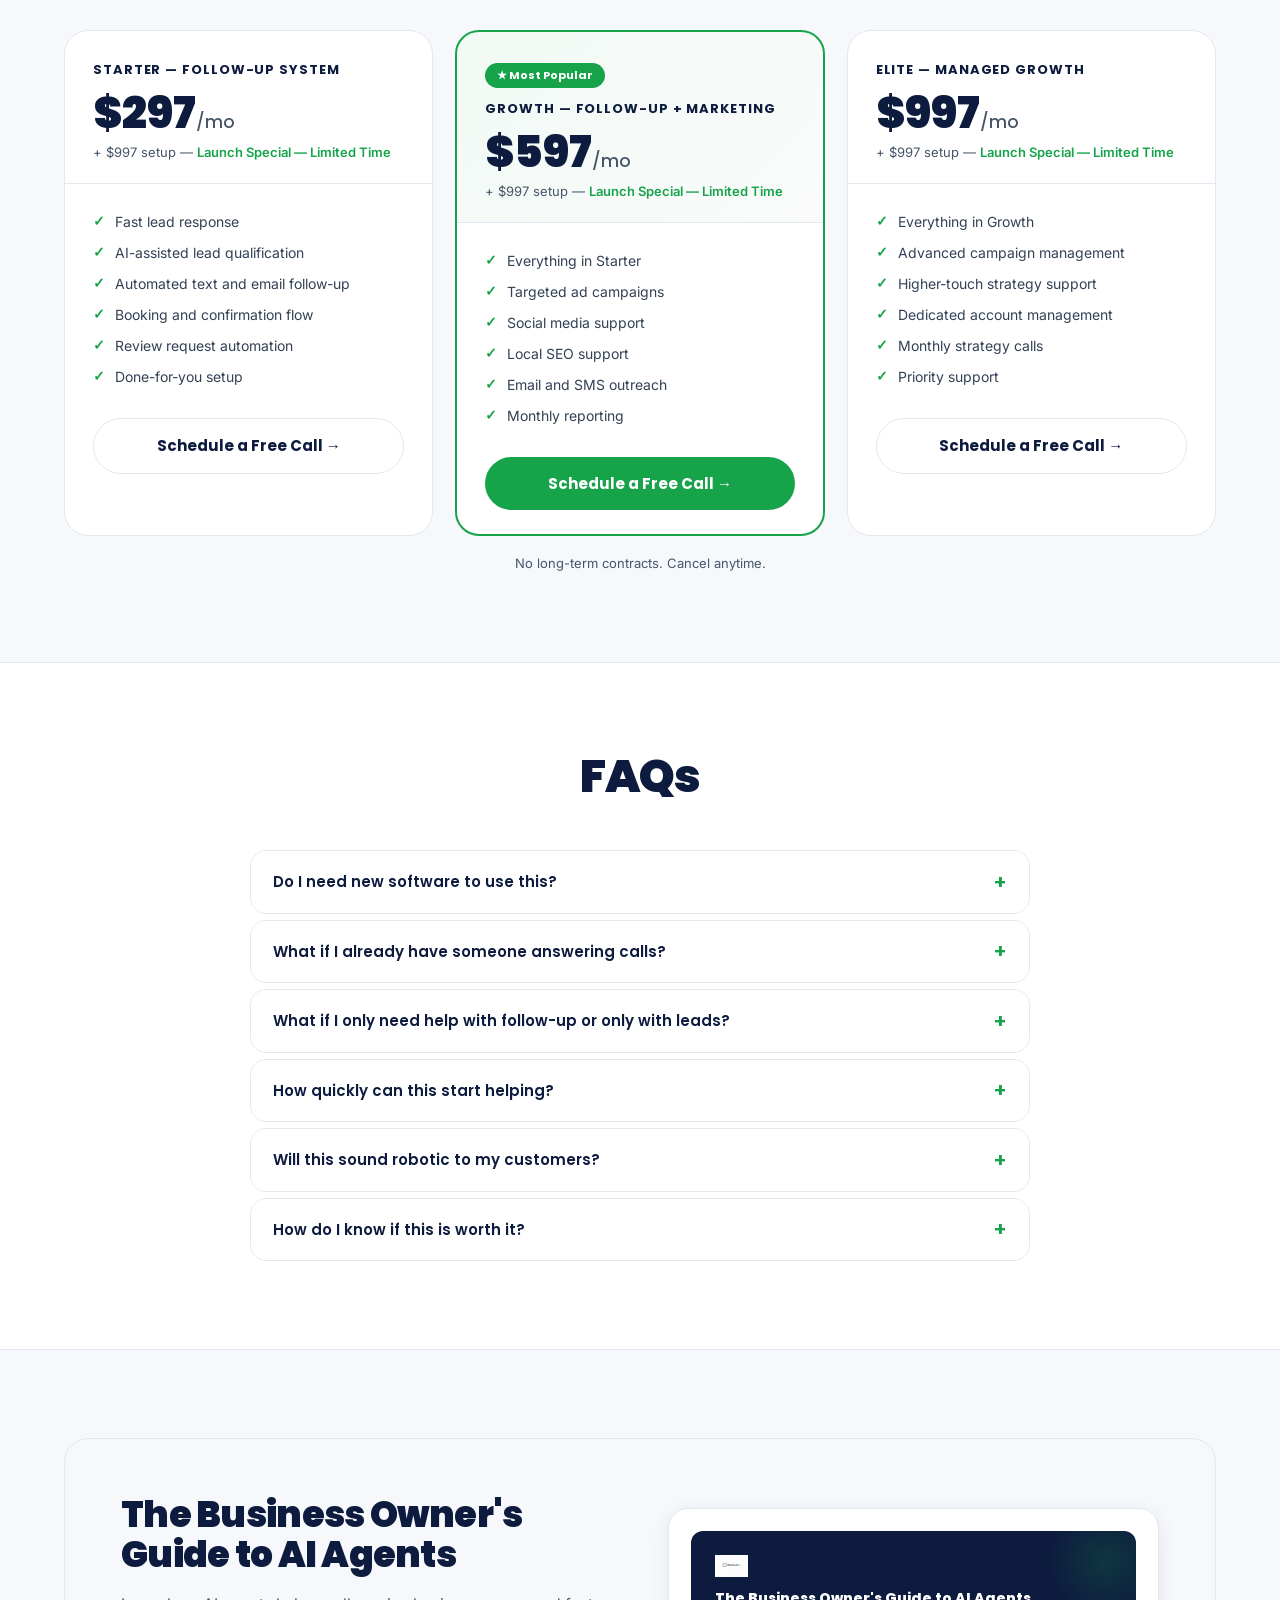
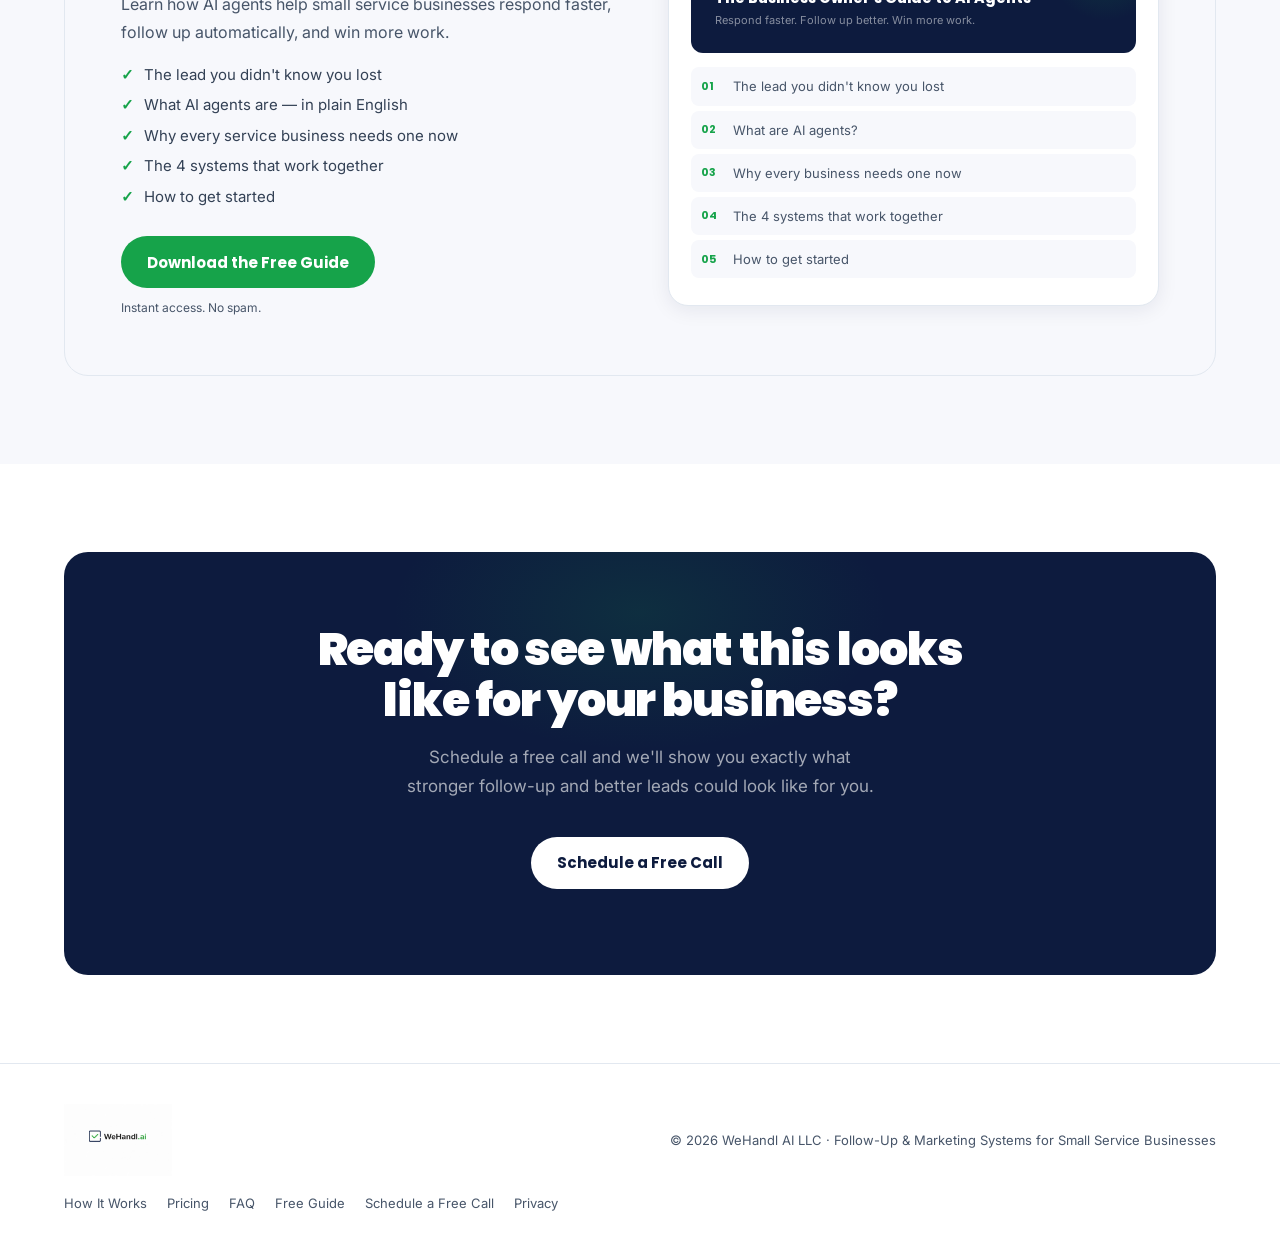
==== commit 2d472121: "Initial WeHandl.ai site" ====
--- a/index.html
+++ b/index.html
@@ -72,8 +72,8 @@
 ───────────────────────────────────────── */
 .nav{position:fixed;top:42px;left:0;right:0;z-index:200;background:#FAFAF8;backdrop-filter:blur(16px);border-bottom:1px solid var(--border);transition:box-shadow .3s}
 .nav.scrolled{box-shadow:0 4px 24px rgba(0,0,0,.25)}
-.nav-inner{max-width:1200px;margin:0 auto;height:82px;display:flex;align-items:center;justify-content:space-between;padding:0 var(--px);gap:24px}
-.nav-logo{height:72px;width:240px;object-fit:contain;object-position:left center}
+.nav-inner{max-width:1200px;margin:0 auto;height:110px;display:flex;align-items:center;justify-content:space-between;padding:0 var(--px);gap:24px}
+.nav-logo{height:140px;width:460px;object-fit:contain;object-position:left center;mix-blend-mode:multiply}
 .nav-links{display:flex;align-items:center;gap:26px;list-style:none}
 .nav-links a{font-size:14px;font-weight:500;color:#0D1B3E;transition:color .18s}
 .nav-links a:hover{color:var(--navy)}
@@ -128,6 +128,14 @@
 .lf-step.active{background:#fff;color:var(--navy);box-shadow:var(--shadow-sm)}
 .lf-step:not(:last-child)::after{content:"→";position:absolute;right:-6px;top:50%;transform:translateY(-50%);font-size:12px;color:var(--border);z-index:1}
 .lf-dot-active{width:6px;height:6px;border-radius:50%;background:var(--green);display:inline-block;margin-right:4px;animation:blink 1.6s infinite;vertical-align:middle}
+
+
+.integration-strip{padding:20px var(--px);background:var(--off);border-top:1px solid var(--border);border-bottom:1px solid var(--border)}
+.integration-strip-inner{max-width:1200px;margin:0 auto;display:flex;align-items:center;justify-content:space-between;gap:24px;flex-wrap:wrap}
+.integration-copy strong{display:block;font-family:"Poppins",sans-serif;font-size:18px;font-weight:800;color:var(--navy);margin-bottom:4px}
+.integration-copy span{font-size:14px;color:var(--muted);line-height:1.6}
+.integration-tags{display:flex;flex-wrap:wrap;gap:10px}
+.integration-tags span{background:#fff;border:1px solid var(--border);border-radius:999px;padding:8px 14px;font-size:12px;font-weight:700;color:var(--navy);font-family:"Poppins",sans-serif;white-space:nowrap}
 
 /* ─────────────────────────────────────────
    TRANSITION BLOCK
@@ -348,7 +356,7 @@
 ───────────────────────────────────────── */
 .footer{border-top:1px solid var(--border);padding:40px var(--px)}
 .footer-inner{max-width:1200px;margin:0 auto;display:flex;align-items:center;justify-content:space-between;flex-wrap:wrap;gap:16px}
-.footer-logo{height:52px;width:180px;object-fit:contain;object-position:left}
+.footer-logo{height:72px;width:240px;object-fit:contain;object-position:left;mix-blend-mode:multiply}
 .footer-copy{font-size:13px;color:var(--muted)}
 .footer-links{display:flex;gap:20px;flex-wrap:wrap}
 .footer-links a{font-size:13px;color:var(--muted);transition:color .18s}
@@ -404,6 +412,22 @@
   .hero-sub-stats{grid-template-columns:1fr 1fr}
 }
 
+/* ── GUIDE MODAL ── */
+#guide-modal{display:none;position:fixed;inset:0;z-index:9000;align-items:center;justify-content:center;background:rgba(13,27,62,.55);backdrop-filter:blur(4px)}
+#guide-modal.open{display:flex}
+.gm-box{background:#fff;border-radius:var(--r-xl);padding:40px;max-width:440px;width:calc(100% - 32px);box-shadow:var(--shadow-lg);position:relative}
+.gm-close{position:absolute;top:16px;right:18px;background:none;border:none;font-size:22px;color:var(--muted);cursor:pointer;line-height:1;transition:color .18s}
+.gm-close:hover{color:var(--navy)}
+.gm-title{font-family:"Poppins",sans-serif;font-size:22px;font-weight:900;color:var(--navy);margin-bottom:8px;letter-spacing:-.02em}
+.gm-sub{font-size:14px;color:var(--muted);margin-bottom:24px;line-height:1.6}
+.gm-field{margin-bottom:16px}
+.gm-field label{display:block;font-size:13px;font-weight:600;color:var(--navy);margin-bottom:6px;font-family:"Poppins",sans-serif}
+.gm-field input{width:100%;height:50px;padding:0 14px;background:#FAFBFC;border:1.5px solid var(--border);border-radius:12px;font-size:15px;font-family:"Inter",sans-serif;font-weight:500;color:var(--navy);outline:none;transition:border-color .18s,box-shadow .18s}
+.gm-field input:focus{border-color:var(--green);box-shadow:0 0 0 3px rgba(22,163,74,.1);background:#fff}
+.gm-submit{width:100%;height:52px;background:var(--green);color:#fff;font-family:"Poppins",sans-serif;font-size:15px;font-weight:700;border:none;border-radius:12px;cursor:pointer;transition:background .18s,transform 180ms var(--ease),box-shadow 180ms var(--ease);margin-top:4px}
+.gm-submit:hover{background:var(--green-d);transform:translateY(-2px);box-shadow:0 10px 28px rgba(22,163,74,.3)}
+.gm-fine{font-size:12px;color:var(--muted);text-align:center;margin-top:10px}
+
 /* ── LEAD FLOW VISUAL ── */
 .lf-card{padding:24px 22px!important;min-height:auto!important}
 .lf-card-label{font-family:"Poppins",sans-serif;font-size:11px;font-weight:700;letter-spacing:.14em;text-transform:uppercase;color:var(--muted);margin-bottom:18px;display:block}
@@ -438,7 +462,7 @@
 <div class="launch-bar">
   <div class="launch-bar-inner">
     <div class="lb-chip">Launch Special</div>
-    <div class="lb-text">Setup fee <strong>waived (save $997)</strong> when you sign a 6-month plan by June 30, 2026.</div>
+    <div class="lb-text">Launch Special — <strong>Limited Time</strong> · Setup fee waived (save $997) on qualifying plans.</div>
 
   </div>
 </div>
@@ -452,7 +476,7 @@
       <li><a href="#pricing">Pricing</a></li>
       <li><a href="#faq">FAQs</a></li>
       <li><a href="guide.html">Free Guide</a></li>
-      <li><a href="#contact">Contact</a></li>
+      <li><a href="https://calendly.com/wehandl_ai" target="_blank" rel="noopener">Schedule a Free Call</a></li>
     </ul>
   </div>
 </nav>
@@ -462,7 +486,7 @@
   <div class="hero-inner">
     <div>
       <div class="hero-badge"><span class="dot"></span>Lead Generation + Automated Marketing for Small Businesses</div>
-      <h1>You're Closer to<br>More Revenue<br><span class="accent">Than You Think</span></h1>
+      <h1>50% of Your Leads<br>Never Get a Callback.<br><span class="accent">We Fix That.</span></h1>
       <p class="hero-sub">Get more jobs from the leads you already have — and better ones coming in.</p>
       <p class="hero-body">We handle your follow-up and marketing so every inquiry has a higher chance of turning into booked work.</p>
       <div class="hero-btns">
@@ -520,6 +544,18 @@
   </div>
 </section>
 
+<div class="integration-strip">
+  <div class="integration-strip-inner">
+    <div class="integration-copy">
+      <strong>Not replacing your CRM — making it actually work.</strong>
+      <span>WeHandl plugs into the tools you already use so leads get answered faster, followed up automatically, and turned into more booked jobs.</span>
+    </div>
+    <div class="integration-tags">
+      <span>Jobber</span><span>ServiceTitan</span><span>Housecall Pro</span><span>HubSpot</span><span>Google Workspace</span>
+    </div>
+  </div>
+</div>
+
 <!-- TRANSITION BLOCK -->
 <div class="transition-block">
   <div class="transition-block-inner">
@@ -533,7 +569,6 @@
   <div class="calc-inner">
     <div class="calc-layout">
       <div>
-        <span class="calc-eyebrow">Missed Jobs Calculator</span>
         <h2 class="calc-headline">How many jobs are you missing each month?</h2>
         <p class="calc-body">Miss 100 calls a month? Even with a 50% close rate, that's <strong>50 missed jobs</strong>.<br><br>At $500 per job, that's <strong>$25,000/month</strong> — or <strong>$300,000/year</strong> in missed work.<br><br>And that doesn't include repeat customers, referrals, or reviews you never got.</p>
         <div class="calc-results-card">
@@ -553,7 +588,7 @@
         </div>
         <div class="calc-cta-card">
           <p>Ready to see what this looks like for your business?</p>
-          <a class="btn btn-white btn-sm" href="#contact">Book a Free Call →</a>
+          <a class="btn btn-white btn-sm" href="https://calendly.com/wehandl_ai" target="_blank" rel="noopener">Schedule a Free Call →</a>
         </div>
       </div>
       <div class="calc-form-card">
@@ -564,7 +599,9 @@
         <div class="calc-field"><label for="wh-mult">Long-term value multiplier</label>
           <select id="wh-mult"><option value="1.5">Conservative (1.5×)</option><option value="2.2" selected>Typical (2.2×)</option><option value="3.0">Aggressive (3.0×)</option></select>
           <span class="calc-helper">Accounts for repeat work, referrals, and reviews</span></div>
-        <button class="calc-submit" onclick="whCalc()">See Your Numbers</button>
+        <div class="calc-field"><label for="wh-name">Your first name</label><input id="wh-name" type="text" placeholder="Jane"></div>
+        <div class="calc-field"><label for="wh-email">Your email address</label><input id="wh-email" type="email" placeholder="you@example.com"><span class="calc-helper">We'll send your personalized recovery breakdown to this address.</span></div>
+        <button class="calc-submit" onclick="whCalcGated()">See My Numbers</button>
       </div>
     </div>
   </div>
@@ -573,7 +610,6 @@
 <!-- 5. GROWTH BREAKDOWN -->
 <section class="section" id="growth">
   <div class="section-inner">
-    <span class="eyebrow">Where Growth Breaks Down</span>
     <h2 class="section-title">Most businesses don't have just one problem</h2>
     <p class="section-lead">Some businesses already have leads coming in, but too many never turn into jobs. Others respond quickly enough, but still need better leads. Many need both.</p>
     <div class="breakdown-grid">
@@ -607,7 +643,6 @@
 <!-- 6. SOLUTION -->
 <section class="section alt" id="solution">
   <div class="section-inner">
-    <span class="eyebrow">How WeHandl Helps</span>
     <h2 class="section-title">We handle both sides of your growth</h2>
     <p class="section-lead">More jobs come from two things: better follow-up and better lead flow. We build both for you.</p>
     <div class="solution-grid">
@@ -647,7 +682,6 @@
 <!-- 7. BEFORE / AFTER -->
 <section class="section" id="comparison">
   <div class="section-inner">
-    <span class="eyebrow">The Difference</span>
     <h2 class="section-title">What changes when your system actually works</h2>
     <p class="section-lead">Small improvements in response time and lead quality can create a big difference in booked jobs.</p>
     <div class="ba-wrap">
@@ -669,7 +703,6 @@
 <!-- 8. HOW IT WORKS -->
 <section class="section alt" id="how">
   <div class="section-inner">
-    <span class="eyebrow">Simple by Design</span>
     <h2 class="section-title">Done-for-you setup in three steps</h2>
     <p class="section-lead">We don't hand you software and wish you luck. We install the system for you.</p>
     <div class="how-grid">
@@ -686,7 +719,6 @@
 <!-- 9. WHO IT'S FOR -->
 <section class="section" id="who">
   <div class="section-inner">
-    <span class="eyebrow">Built for Service Businesses</span>
     <h2 class="section-title">A strong fit for businesses that rely<br>on leads, calls, and booked jobs</h2>
     <p class="section-lead">If speed-to-lead and customer quality affect whether you win the work, this is for you.</p>
     <div class="who-grid">
@@ -715,13 +747,12 @@
 <!-- 10. PRICING -->
 <section class="section alt" id="pricing">
   <div class="section-inner">
-    <span class="eyebrow">Simple Pricing</span>
     <h2 class="section-title">Built to pay for itself</h2>
     <p class="section-lead">Most clients recover their investment from just 1–2 additional jobs per month.</p>
-    <div class="pricing-special">🎉 <strong>Setup fee waived</strong>&nbsp;on all plans with a 6-month signup by June 30, 2026.</div>
+    <div class="pricing-special">🎉 <strong>Launch Special — Limited Time</strong>&nbsp;· Setup fee waived on qualifying plans.</div>
     <div class="pricing-grid">
       <div class="plan-card reveal">
-        <div class="plan-header"><div class="plan-name">Starter — Follow-Up System</div><div class="plan-price">$297<em>/mo</em></div><div class="plan-setup">+&nbsp;$997 setup — <span class="waived">waived until June 30</span></div></div>
+        <div class="plan-header"><div class="plan-name">Starter — Follow-Up System</div><div class="plan-price">$297<em>/mo</em></div><div class="plan-setup">+&nbsp;$997 setup — <span class="waived">Launch Special — Limited Time</span></div></div>
         <div class="plan-divider"></div>
         <div class="plan-body">
           <div class="plan-item">Fast lead response</div>
@@ -731,10 +762,10 @@
           <div class="plan-item">Review request automation</div>
           <div class="plan-item">Done-for-you setup</div>
         </div>
-        <a class="plan-cta outline" href="#contact">Get Started →</a>
+        <a class="plan-cta outline" href="https://calendly.com/wehandl_ai" target="_blank" rel="noopener">Schedule a Free Call →</a>
       </div>
       <div class="plan-card featured reveal">
-        <div class="plan-header tinted"><div class="plan-badge">★ Most Popular</div><div class="plan-name">Growth — Follow-Up + Marketing</div><div class="plan-price">$597<em>/mo</em></div><div class="plan-setup">+&nbsp;$997 setup — <span class="waived">waived until June 30</span></div></div>
+        <div class="plan-header tinted"><div class="plan-badge">★ Most Popular</div><div class="plan-name">Growth — Follow-Up + Marketing</div><div class="plan-price">$597<em>/mo</em></div><div class="plan-setup">+&nbsp;$997 setup — <span class="waived">Launch Special — Limited Time</span></div></div>
         <div class="plan-divider"></div>
         <div class="plan-body">
           <div class="plan-item">Everything in Starter</div>
@@ -744,10 +775,10 @@
           <div class="plan-item">Email and SMS outreach</div>
           <div class="plan-item">Monthly reporting</div>
         </div>
-        <a class="plan-cta" href="#contact">Get Started →</a>
+        <a class="plan-cta" href="https://calendly.com/wehandl_ai" target="_blank" rel="noopener">Schedule a Free Call →</a>
       </div>
       <div class="plan-card reveal">
-        <div class="plan-header"><div class="plan-name">Elite — Managed Growth</div><div class="plan-price">$997<em>/mo</em></div><div class="plan-setup">+&nbsp;$997 setup — <span class="waived">waived until June 30</span></div></div>
+        <div class="plan-header"><div class="plan-name">Elite — Managed Growth</div><div class="plan-price">$997<em>/mo</em></div><div class="plan-setup">+&nbsp;$997 setup — <span class="waived">Launch Special — Limited Time</span></div></div>
         <div class="plan-divider"></div>
         <div class="plan-body">
           <div class="plan-item">Everything in Growth</div>
@@ -757,7 +788,7 @@
           <div class="plan-item">Monthly strategy calls</div>
           <div class="plan-item">Priority support</div>
         </div>
-        <a class="plan-cta outline" href="#contact">Get Started →</a>
+        <a class="plan-cta outline" href="https://calendly.com/wehandl_ai" target="_blank" rel="noopener">Schedule a Free Call →</a>
       </div>
     </div>
     <p class="pricing-note">No long-term contracts. Cancel anytime.</p>
@@ -769,7 +800,6 @@
 <!-- 11. FAQ -->
 <section class="section" id="faq">
   <div class="section-inner">
-    <span class="eyebrow">FAQ</span>
     <h2 class="section-title" style="text-align:center">FAQs</h2>
     <div class="faq-wrap">
       <div class="faq-item"><div class="faq-q" onclick="toggleFaq(this)">Do I need new software to use this?<span class="faq-arr">+</span></div><div class="faq-a"><div class="faq-a-inner">No. We handle setup and can work with the tools you already use.</div></div></div>
@@ -789,7 +819,6 @@
   <div class="section-inner">
     <div class="guide-box">
       <div>
-        <span class="eyebrow">Free Resource</span>
         <h2 style="font-size:clamp(24px,3.5vw,36px);font-weight:900;margin-bottom:14px;letter-spacing:-.02em">The Business Owner's Guide to AI Agents</h2>
         <p style="font-size:16px;color:var(--muted);line-height:1.75;margin-bottom:4px">Learn how AI agents help small service businesses respond faster, follow up automatically, and win more work.</p>
         <ul class="guide-list">
@@ -799,7 +828,7 @@
           <li>The 4 systems that work together</li>
           <li>How to get started</li>
         </ul>
-        <a class="btn btn-green" href="/guide.html">Download the Free Guide</a>
+        <button class="btn btn-green" onclick="openGuideModal()">Download the Free Guide</button>
         <p style="font-size:12px;color:var(--muted);margin-top:10px">Instant access. No spam.</p>
       </div>
       <div>
@@ -826,7 +855,7 @@
     <h2>Ready to see what this looks<br>like for your business?</h2>
     <p>Schedule a free call and we'll show you exactly what stronger follow-up and better leads could look like for you.</p>
     <div class="cta-btns">
-      <a class="btn btn-white" href="mailto:info@wehandl.ai">Schedule a Free Call Today</a>
+      <a class="btn btn-white" href="https://calendly.com/wehandl_ai" target="_blank" rel="noopener">Schedule a Free Call</a>
     </div>
   </div>
 </section>
@@ -841,7 +870,7 @@
       <a href="#pricing">Pricing</a>
       <a href="#faq">FAQ</a>
       <a href="guide.html">Free Guide</a>
-      <a href="mailto:info@wehandl.ai">Contact</a>
+      <a href="https://calendly.com/wehandl_ai" target="_blank" rel="noopener">Schedule a Free Call</a>
       <a href="/privacy">Privacy</a>
     </div>
   </div>
@@ -879,7 +908,39 @@
   },delay);
 }
 function whFmt(n){return'$'+Math.round(n).toLocaleString('en-US')}
-function whCalc(){
+function whCalcGated(){
+  var emailInput=document.getElementById('wh-email');
+  var nameInput=document.getElementById('wh-name');
+  var email=emailInput?emailInput.value.trim():'';
+  var name=nameInput?nameInput.value.trim():'';
+  var emailRe=/^[^\s@]+@[^\s@]+\.[^\s@]+$/;
+  if(!emailRe.test(email)){
+    emailInput.focus();
+    emailInput.style.borderColor='#DC2626';
+    emailInput.style.boxShadow='0 0 0 3px rgba(220,38,38,.15)';
+    setTimeout(function(){emailInput.style.borderColor='';emailInput.style.boxShadow='';},2000);
+    return;
+  }
+  /* Submit to Google Form silently (no-cors — response is opaque but data is captured) */
+  var formData=new FormData();
+  formData.append('entry.114595549',name);
+  formData.append('entry.1510027790',email);
+  fetch('https://docs.google.com/forms/d/e/1FAIpQLScmKVTta3sCyjQo10tPaKkpr3cpvphnfV7Rl6ei19m9gds1Bw/formResponse',{method:'POST',mode:'no-cors',body:formData}).catch(function(){});
+  whCalc(false,email);
+  /* Show success state */
+  var btn=document.querySelector('.calc-submit');
+  btn.disabled=true;
+  btn.style.background='#15803D';
+  btn.textContent='✓ Check your inbox!';
+  var helper=btn.nextElementSibling;
+  if(helper&&helper.classList.contains('calc-confirm')){helper.remove();}
+  var confirm=document.createElement('span');
+  confirm.className='calc-helper calc-confirm';
+  confirm.style.cssText='color:#15803D;font-weight:600;font-size:13px;display:block;margin-top:10px;text-align:center';
+  confirm.textContent='We\'ll send your personalized breakdown to '+email+'.';
+  btn.insertAdjacentElement('afterend',confirm);
+}
+function whCalc(redirectToGuide,email){
   var calls=parseFloat(document.getElementById('wh-calls').value)||0,
       mp=parseFloat(document.getElementById('wh-missed').value)||0,
       cp=parseFloat(document.getElementById('wh-close').value)||0,
@@ -892,15 +953,24 @@
   animateVal(document.getElementById('res-annual'),annual,true,80);
   animateVal(document.getElementById('res-longterm'),longterm,true,160);
   // sync hero card
-  document.getElementById('hero-stat').textContent=whFmt(monthly);
-  document.getElementById('hss-jobs').textContent=Math.round(calls*(mp/100)*(cp/100));
+  var jobs=Math.round(calls*(mp/100)*(cp/100));
+  var heroStat=document.getElementById('hero-stat');
+  if(heroStat) heroStat.textContent=whFmt(monthly);
+  var heroJobs=document.getElementById('hss-jobs');
+  if(heroJobs) heroJobs.textContent=jobs;
+  if(redirectToGuide){
+    var params=new URLSearchParams({source:'calculator', monthly:Math.round(monthly), annual:Math.round(annual), longterm:Math.round(longterm), jobs:jobs, email:email||''});
+    window.location.href='guide.html?'+params.toString();
+  }
 }
 ['wh-calls','wh-missed','wh-close','wh-value','wh-mult'].forEach(function(id){
   document.getElementById(id).addEventListener('input',whCalc);
 });
 /* hero count-up on load */
 (function(){
-  var s=document.getElementById('hero-stat'),dur=900,start=performance.now();
+  var s=document.getElementById('hero-stat');
+  if(!s)return;
+  var dur=900,start=performance.now();
   function step(now){
     var p=Math.min((now-start)/dur,1),v=Math.round(ease(p)*25000);
     s.textContent='$'+v.toLocaleString('en-US');
@@ -964,6 +1034,38 @@
   });
 })();
 
+/* ── GUIDE MODAL JS ── */
+function openGuideModal(){document.getElementById('guide-modal').classList.add('open');}
+function closeGuideModal(){document.getElementById('guide-modal').classList.remove('open');}
+function submitGuideModal(){
+  var nameEl=document.getElementById('gm-name');
+  var emailEl=document.getElementById('gm-email');
+  var name=nameEl.value.trim();
+  var email=emailEl.value.trim();
+  var emailRe=/^[^\s@]+@[^\s@]+\.[^\s@]+$/;
+  if(!name){nameEl.focus();nameEl.style.borderColor='#DC2626';setTimeout(function(){nameEl.style.borderColor='';},2000);return;}
+  if(!emailRe.test(email)){emailEl.focus();emailEl.style.borderColor='#DC2626';setTimeout(function(){emailEl.style.borderColor='';},2000);return;}
+  var formData=new FormData();
+  formData.append('entry.114595549',name);
+  formData.append('entry.1510027790',email);
+  fetch('https://docs.google.com/forms/d/e/1FAIpQLScmKVTta3sCyjQo10tPaKkpr3cpvphnfV7Rl6ei19m9gds1Bw/formResponse',{method:'POST',mode:'no-cors',body:formData}).catch(function(){});
+  window.location.href='guide.html';
+}
+document.getElementById('guide-modal').addEventListener('click',function(e){if(e.target===this)closeGuideModal();});
 </script>
+
+<!-- GUIDE MODAL -->
+<div id="guide-modal" role="dialog" aria-modal="true">
+  <div class="gm-box">
+    <button class="gm-close" onclick="closeGuideModal()" aria-label="Close">&times;</button>
+    <p class="gm-title">Get the Free Guide</p>
+    <p class="gm-sub">Enter your name and email for instant access to <em>The Business Owner's Guide to AI Agents</em>.</p>
+    <div class="gm-field"><label for="gm-name">First name</label><input id="gm-name" type="text" placeholder="Jane"></div>
+    <div class="gm-field"><label for="gm-email">Email address</label><input id="gm-email" type="email" placeholder="you@example.com"></div>
+    <button class="gm-submit" onclick="submitGuideModal()">Send Me the Guide →</button>
+    <p class="gm-fine">Instant access. No spam. Unsubscribe anytime.</p>
+  </div>
+</div>
+
 </body>
 </html>
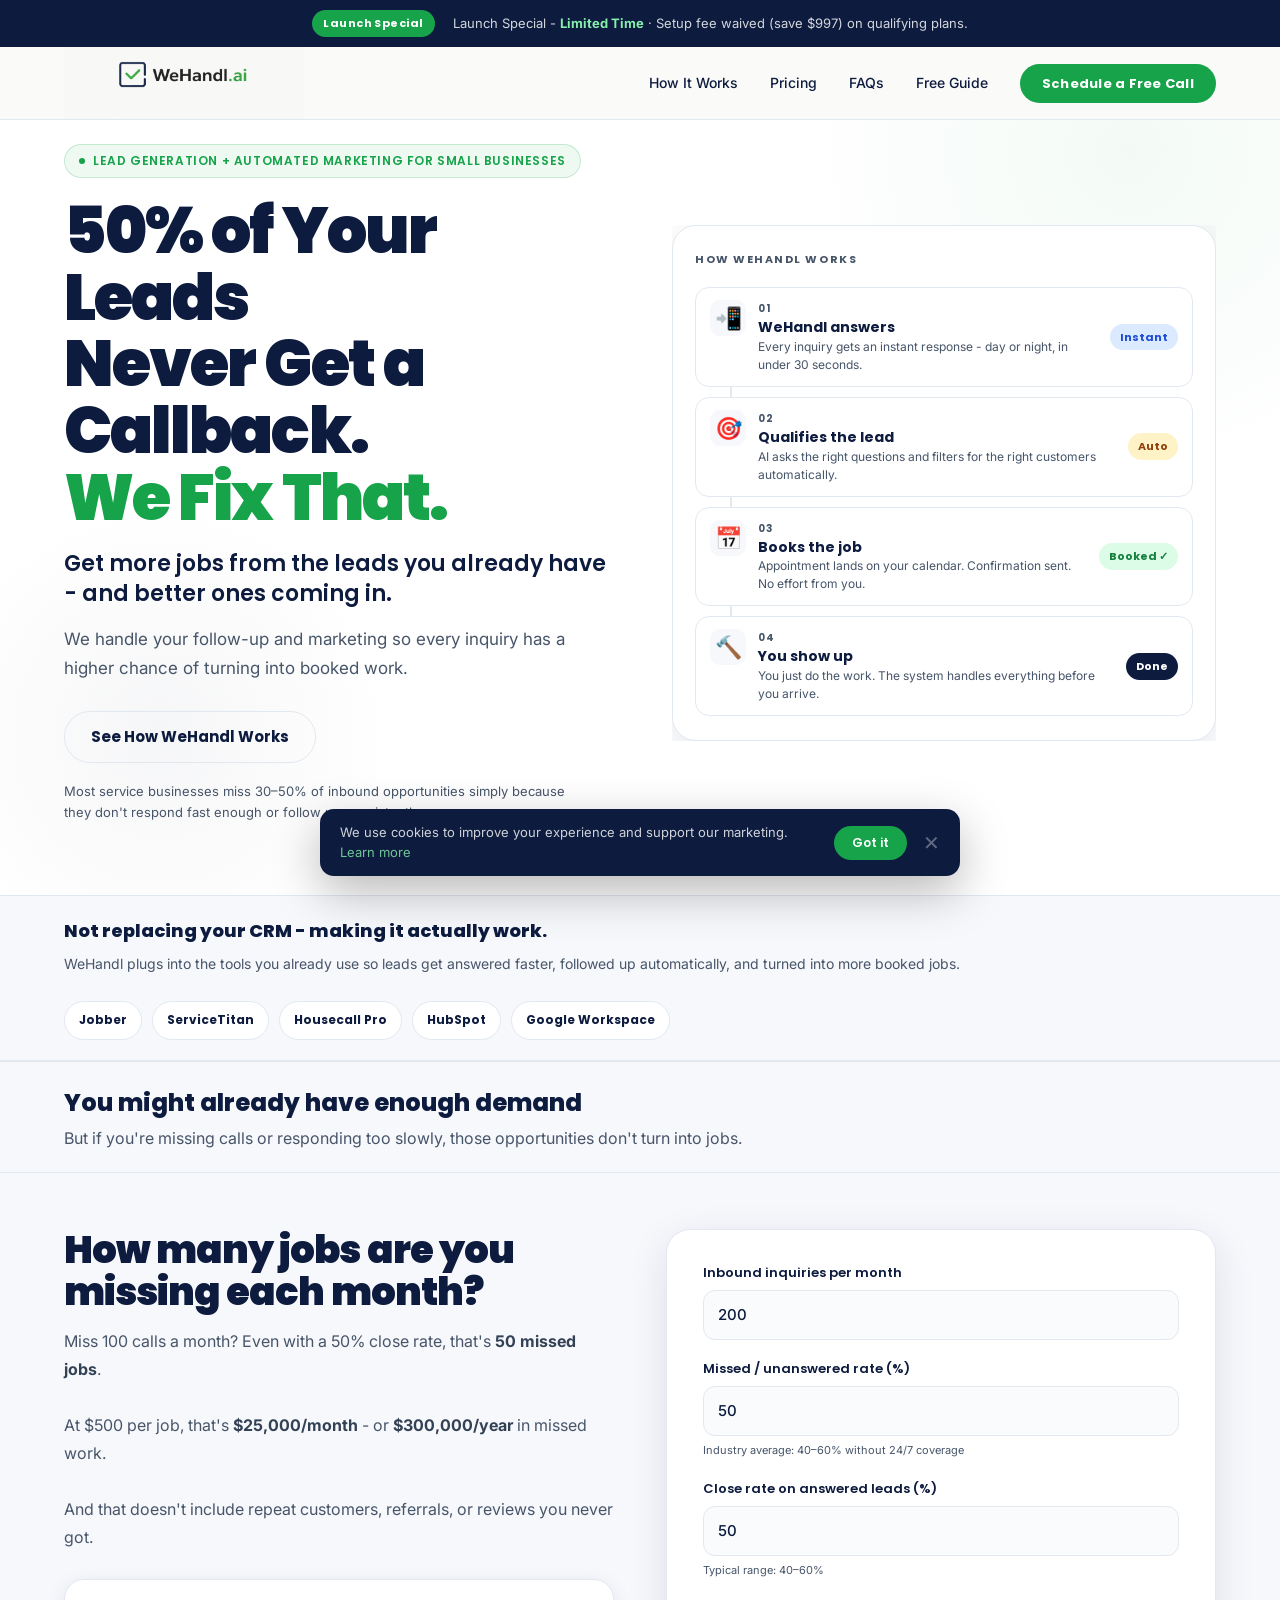
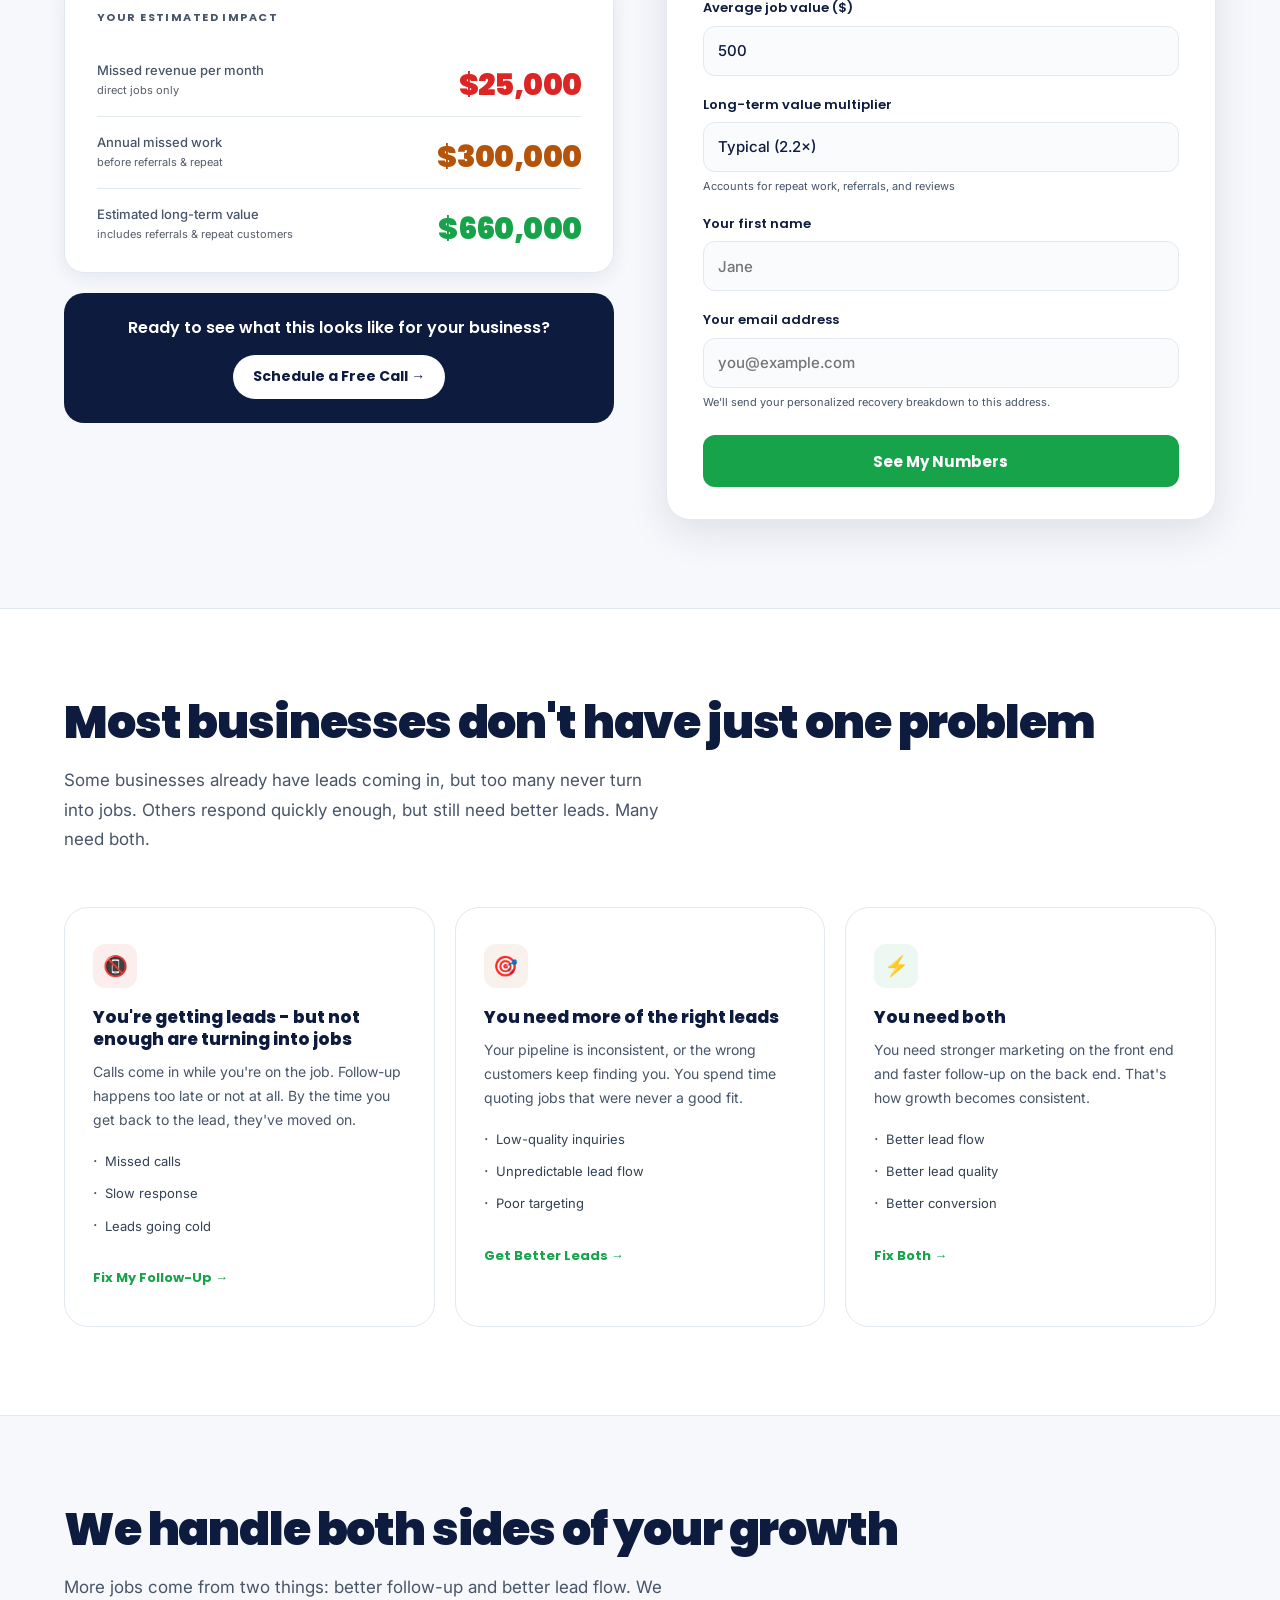
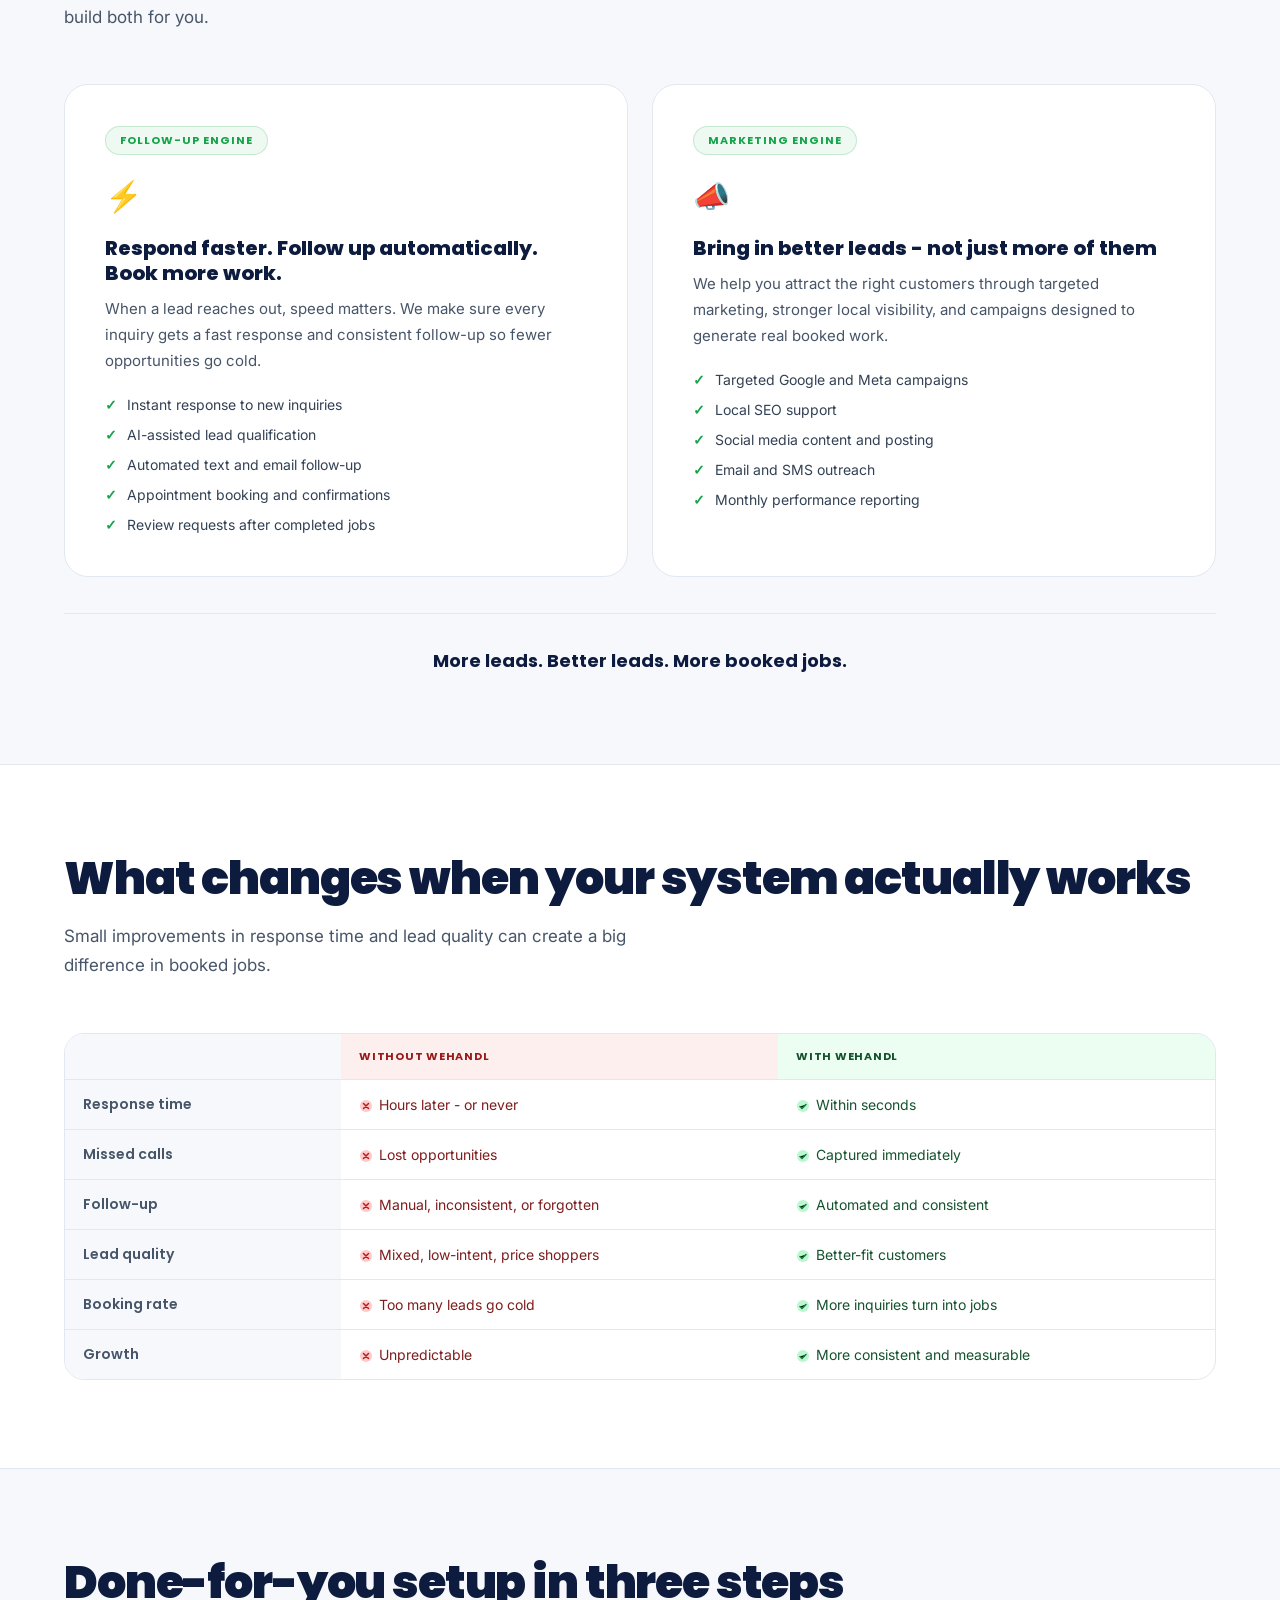
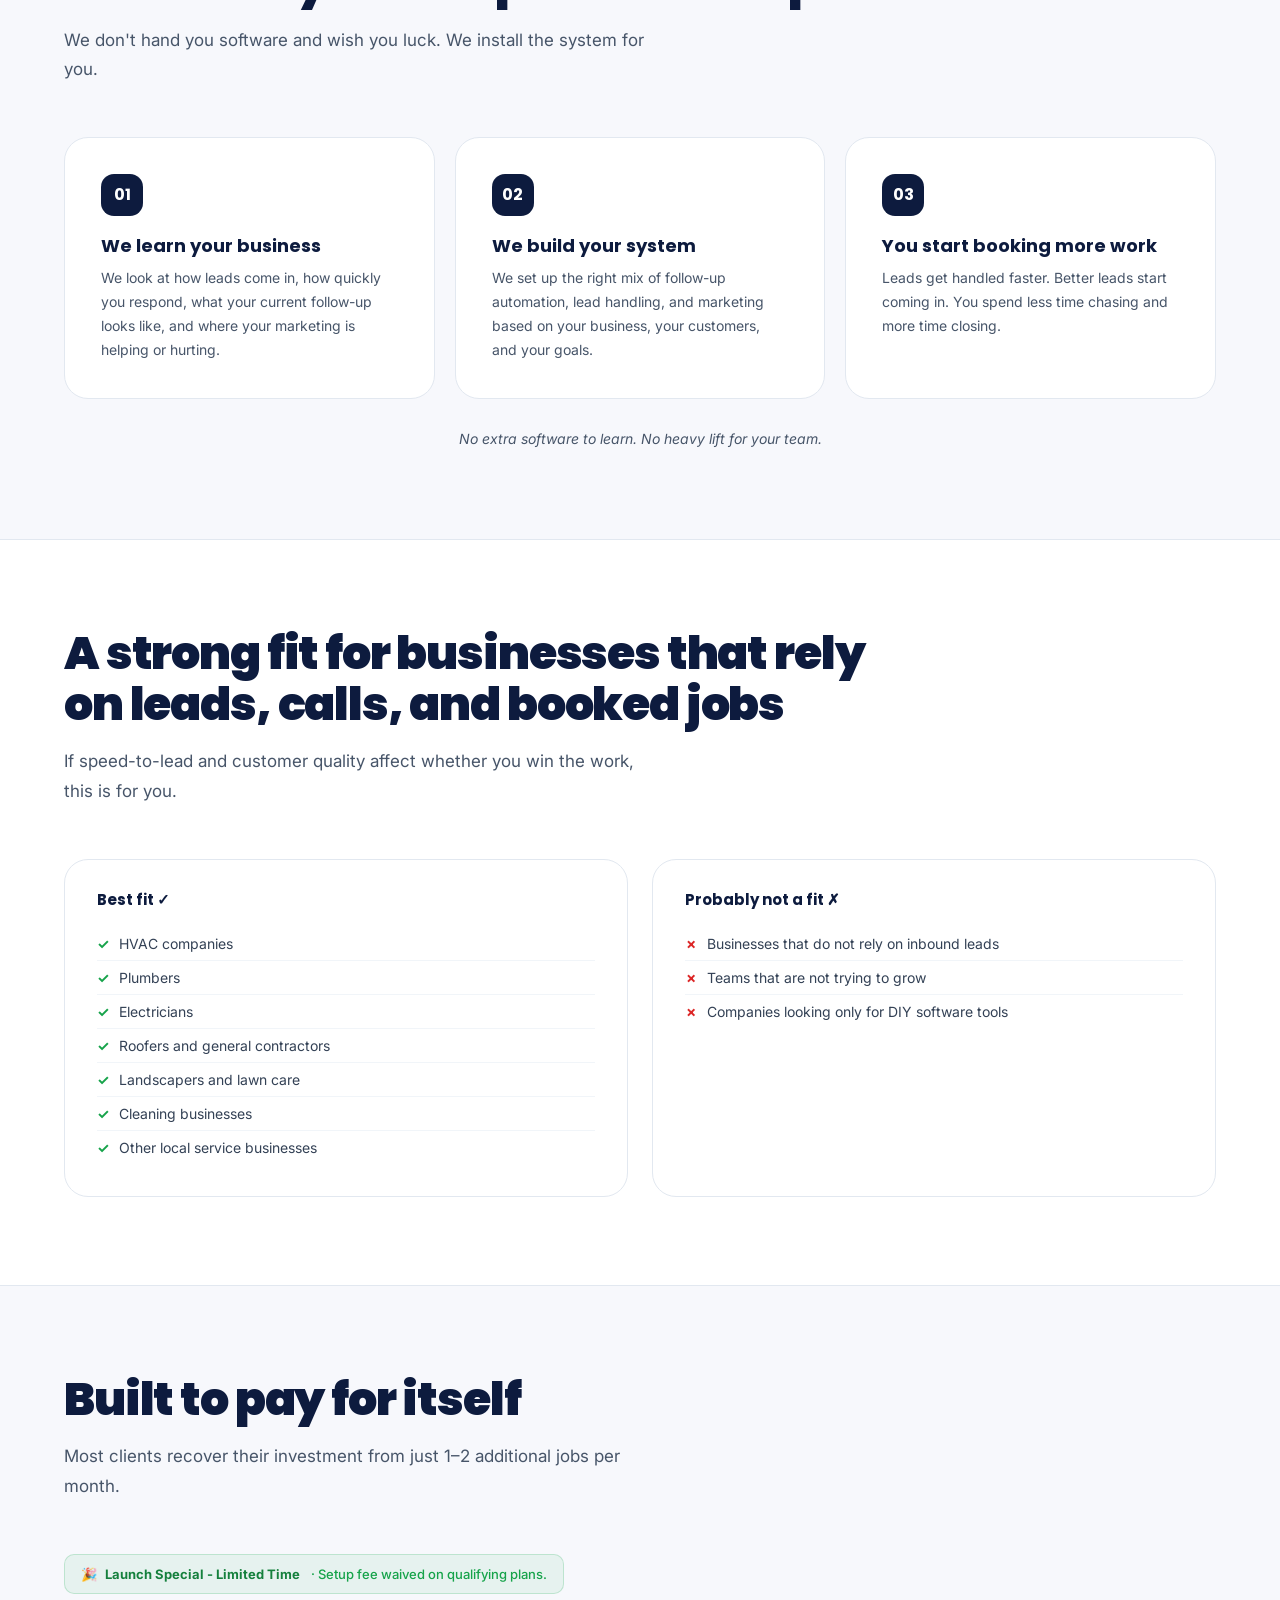
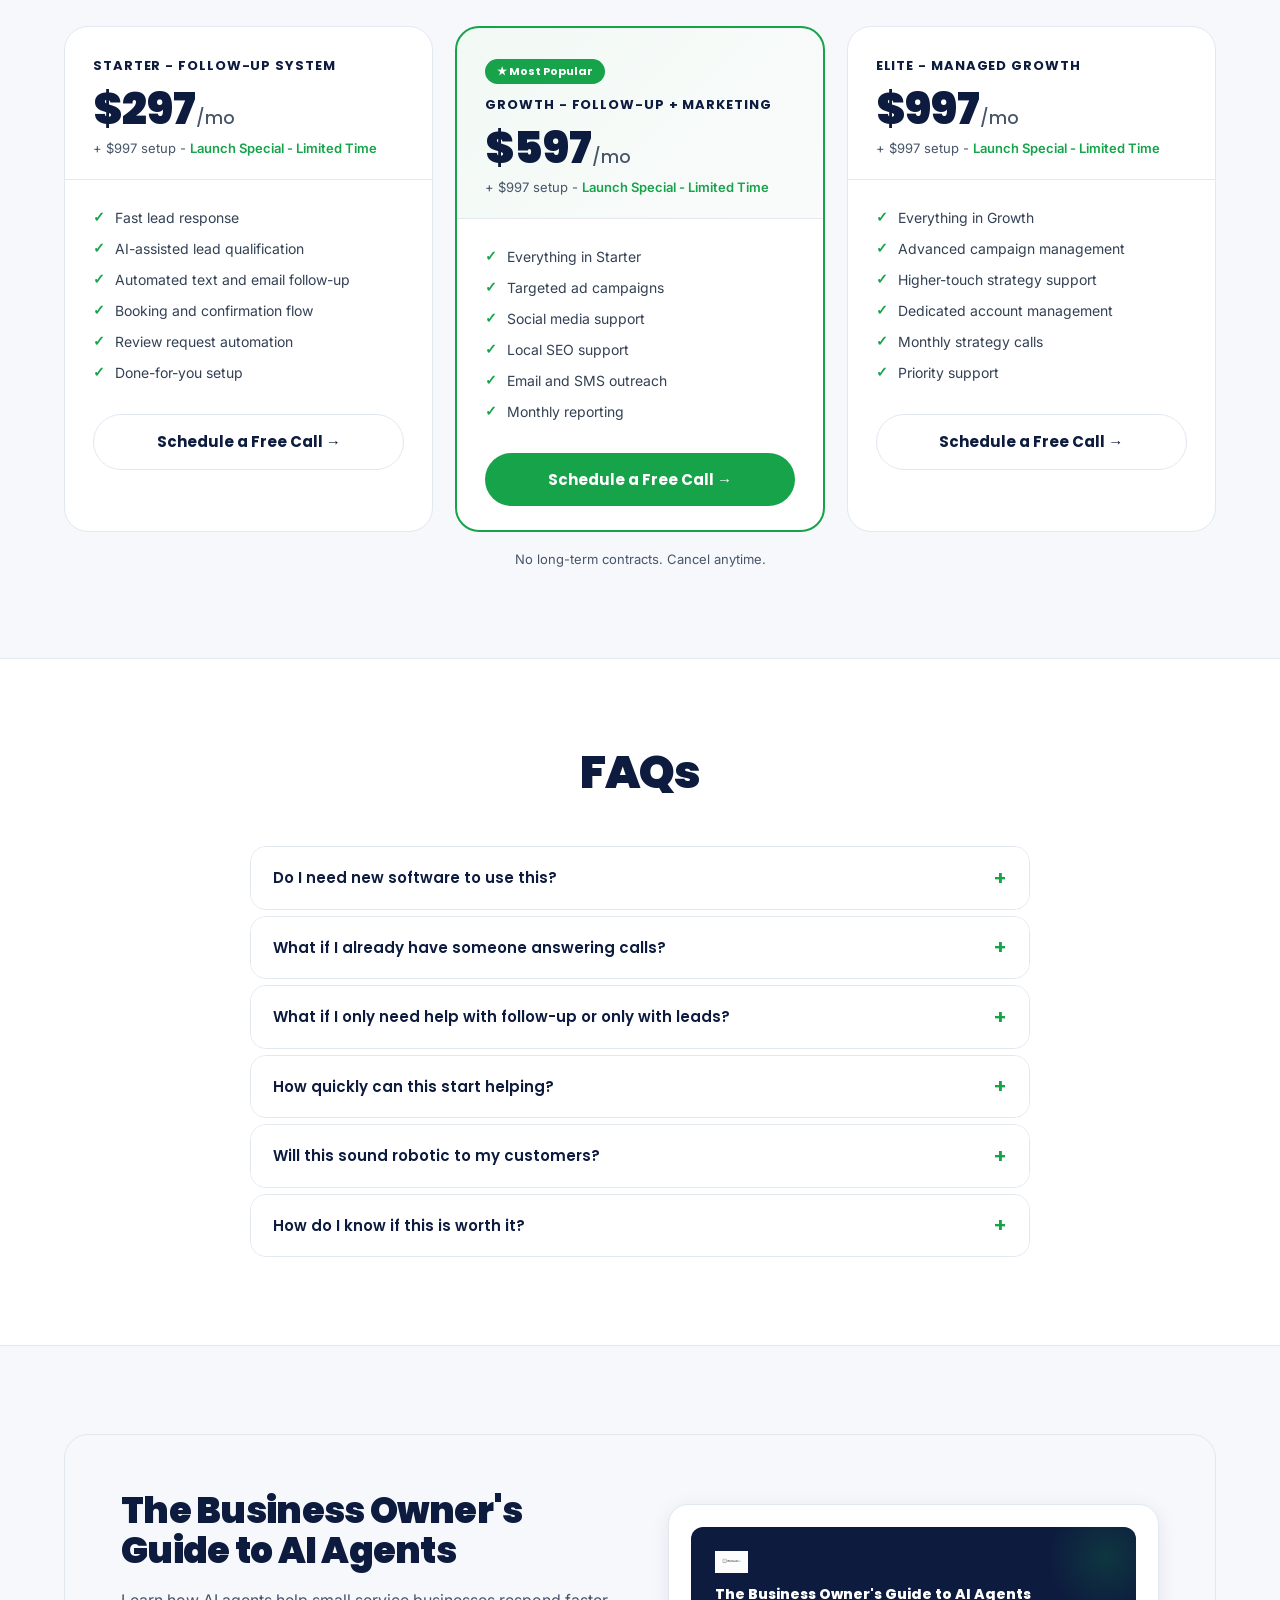
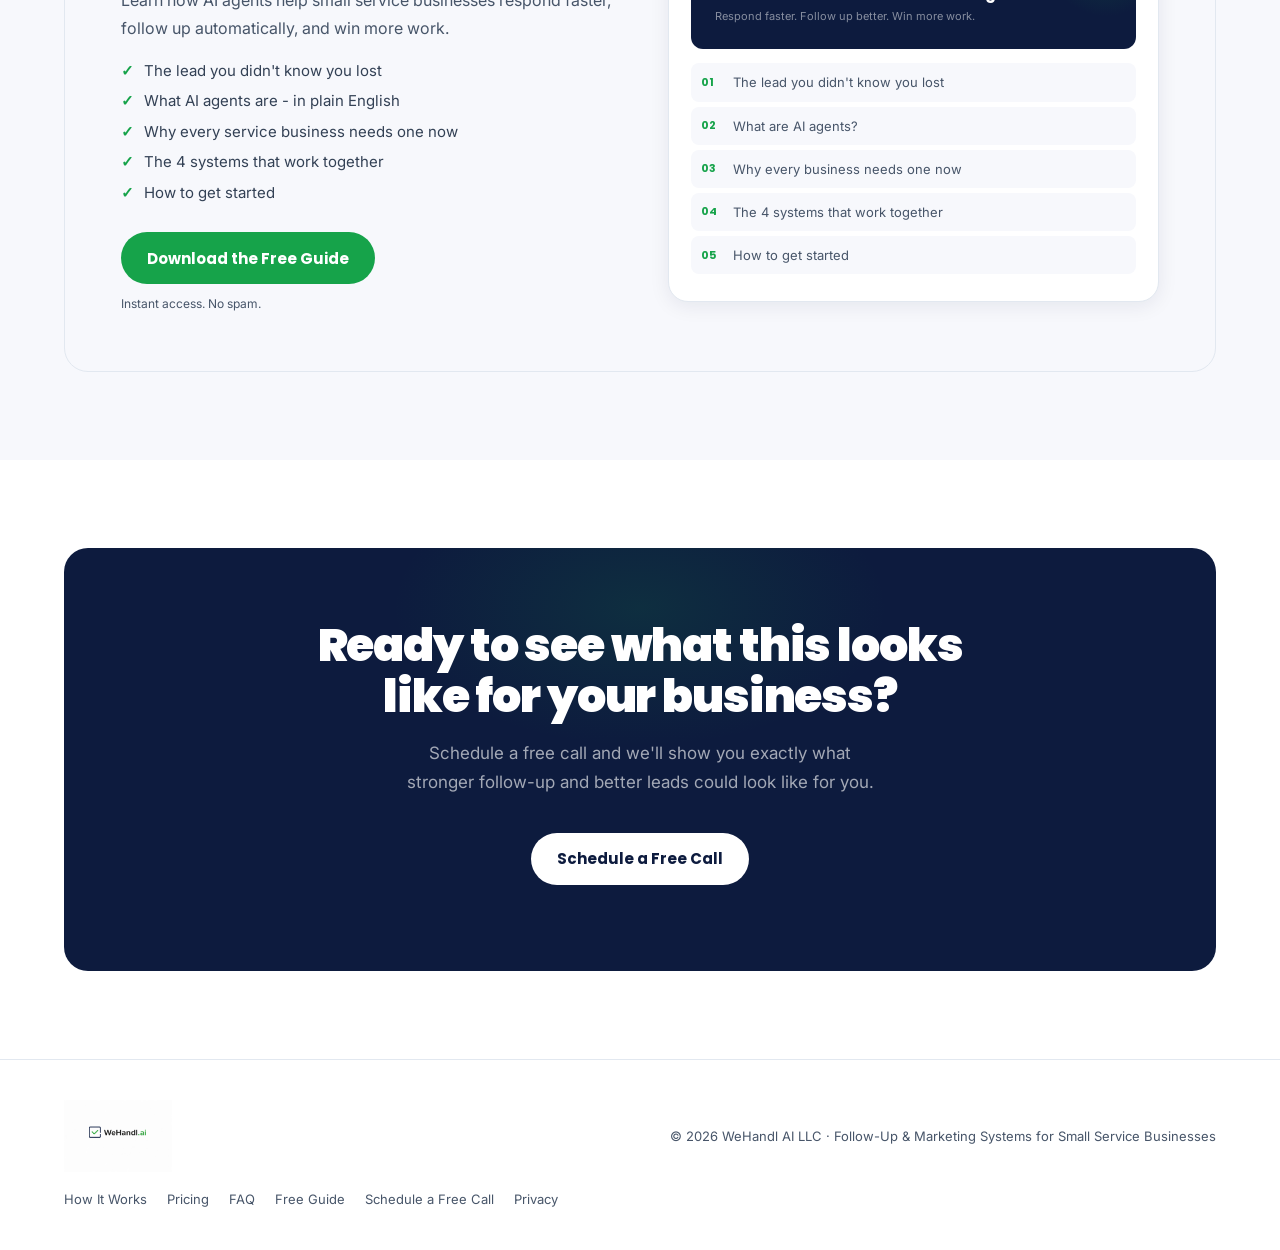
==== commit dc3540d8: "Fix hero badge overlay, responsive nav with mobile hamburger menu - Fix nav logo overflowing and cov" ====
--- a/index.html
+++ b/index.html
@@ -3,7 +3,7 @@
 <head>
 <meta charset="UTF-8">
 <meta name="viewport" content="width=device-width, initial-scale=1.0">
-<title>WeHandl.ai — More Jobs from the Leads You Already Have</title>
+<title>WeHandl.ai - More Jobs from the Leads You Already Have</title>
 <meta name="description" content="WeHandl handles your follow-up and marketing so every inquiry has a higher chance of turning into booked work.">
 <link rel="preconnect" href="https://fonts.googleapis.com">
 <link href="https://fonts.googleapis.com/css2?family=Poppins:wght@400;500;600;700;800;900&family=Inter:wght@300;400;500;600&display=swap" rel="stylesheet">
@@ -70,13 +70,48 @@
 /* ─────────────────────────────────────────
    NAV
 ───────────────────────────────────────── */
-.nav{position:fixed;top:42px;left:0;right:0;z-index:200;background:#FAFAF8;backdrop-filter:blur(16px);border-bottom:1px solid var(--border);transition:box-shadow .3s}
+.nav{position:fixed;top:42px;left:0;right:0;z-index:200;background:#FAFAF8;backdrop-filter:blur(16px);border-bottom:1px solid var(--border);transition:box-shadow .3s;overflow:hidden}
 .nav.scrolled{box-shadow:0 4px 24px rgba(0,0,0,.25)}
-.nav-inner{max-width:1200px;margin:0 auto;height:110px;display:flex;align-items:center;justify-content:space-between;padding:0 var(--px);gap:24px}
-.nav-logo{height:140px;width:460px;object-fit:contain;object-position:left center;mix-blend-mode:multiply}
-.nav-links{display:flex;align-items:center;gap:26px;list-style:none}
+.nav-inner{max-width:1400px;margin:0 auto;height:72px;display:flex;align-items:center;justify-content:space-between;padding:0 var(--px);gap:32px;position:relative}
+.nav-logo{height:160px;width:auto;object-fit:contain;mix-blend-mode:multiply;margin:-48px 0}
+.nav-links{display:flex;align-items:center;gap:32px;list-style:none}
 .nav-links a{font-size:14px;font-weight:500;color:#0D1B3E;transition:color .18s}
-.nav-links a:hover{color:var(--navy)}
+.nav-links a:hover{color:var(--green)}
+.nav-links .nav-cta{background:var(--green);color:#fff;padding:10px 22px;border-radius:100px;font-weight:700;font-family:"Poppins",sans-serif;font-size:13px;letter-spacing:.02em;transition:background .18s,transform 180ms var(--ease),box-shadow 180ms var(--ease)}
+.nav-links .nav-cta:hover{background:var(--green-d);transform:translateY(-2px);box-shadow:0 8px 20px rgba(22,163,74,.25);color:#fff}
+
+/* Hamburger */
+.nav-hamburger{display:none;flex-direction:column;justify-content:center;gap:5px;width:28px;height:28px;cursor:pointer;background:none;border:none;padding:0;z-index:301}
+.nav-hamburger span{display:block;width:100%;height:2.5px;background:var(--navy);border-radius:2px;transition:transform .3s,opacity .3s}
+.nav-hamburger.open span:nth-child(1){transform:translateY(7.5px) rotate(45deg)}
+.nav-hamburger.open span:nth-child(2){opacity:0}
+.nav-hamburger.open span:nth-child(3){transform:translateY(-7.5px) rotate(-45deg)}
+
+/* Mobile nav overlay */
+.nav-mobile-overlay{display:none;position:fixed;inset:0;background:rgba(13,27,62,.4);backdrop-filter:blur(4px);z-index:199}
+.nav-mobile-overlay.open{display:block}
+
+/* Mobile nav */
+@media(max-width:768px){
+  .launch-bar .lb-text{font-size:11px}
+  .launch-bar .lb-chip{font-size:10px;padding:3px 9px}
+  .launch-bar-inner{gap:8px}
+  .nav-inner{height:56px;padding:0 20px}
+  .nav-logo{height:120px;margin:-32px 0;position:absolute;left:50%;transform:translateX(-50%)}
+  .nav-hamburger{display:flex}
+  .nav-links{position:fixed;top:0;right:-100%;width:280px;height:100vh;flex-direction:column;align-items:stretch;gap:0;background:#fff;padding:100px 28px 40px;z-index:300;box-shadow:-8px 0 40px rgba(0,0,0,.12);transition:right .35s cubic-bezier(.4,0,.2,1)}
+  .nav-links.open{right:0}
+  .nav-links li{border-bottom:1px solid var(--border)}
+  .nav-links a{display:block;padding:16px 0;font-size:16px;font-weight:600}
+  .nav-links .nav-cta{text-align:center;margin-top:16px;padding:14px 22px;border-radius:14px;font-size:15px}
+  .nav-links li:has(.nav-cta){border-bottom:none}
+}
+@media(min-width:769px) and (max-width:1024px){
+  .nav-inner{height:66px}
+  .nav-logo{height:140px;margin:-38px 0}
+  .nav-links{gap:22px}
+  .nav-links a{font-size:13px}
+}
 
 /* ─────────────────────────────────────────
    COOKIE BANNER
@@ -97,9 +132,10 @@
 .hero::before{content:"";position:absolute;top:-200px;right:-200px;width:700px;height:700px;border-radius:50%;background:radial-gradient(circle,rgba(22,163,74,.05),transparent 68%);pointer-events:none}
 .hero::after{content:"";position:absolute;bottom:-80px;left:-80px;width:480px;height:480px;border-radius:50%;background:radial-gradient(circle,rgba(13,27,62,.04),transparent 68%);pointer-events:none}
 .hero-inner{position:relative;z-index:1;width:100%;max-width:1200px;margin:0 auto;display:grid;grid-template-columns:1fr 1fr;gap:clamp(48px,5vw,72px);align-items:center}
+.hero-inner>div{min-width:0;overflow:hidden}
 
 /* Hero text */
-.hero-badge{display:inline-flex;align-items:center;gap:8px;background:var(--green-bg);border:1px solid rgba(22,163,74,.2);border-radius:100px;padding:6px 14px;margin-bottom:20px;font-size:12px;font-weight:600;color:var(--green);font-family:"Poppins",sans-serif;letter-spacing:.05em;text-transform:uppercase}
+.hero-badge{display:inline-flex;align-items:center;gap:8px;background:var(--green-bg);border:1px solid rgba(22,163,74,.2);border-radius:100px;padding:6px 14px;margin-bottom:20px;font-size:12px;font-weight:600;color:var(--green);font-family:"Poppins",sans-serif;letter-spacing:.05em;text-transform:uppercase;max-width:100%}
 .hero-badge .dot{width:6px;height:6px;background:var(--green);border-radius:50%;animation:blink 2s infinite;flex-shrink:0}
 @keyframes blink{0%,100%{opacity:1}50%{opacity:.2}}
 .hero h1{font-size:clamp(44px,5vw,64px);font-weight:900;letter-spacing:-.03em;line-height:1.04;max-width:620px;margin-bottom:18px;color:var(--navy)}
@@ -110,7 +146,7 @@
 .hero-micro{font-size:13px;color:var(--muted);max-width:520px;line-height:1.6}
 .hero-trust{font-size:13px;color:#94A3B8;margin-top:8px}
 
-/* Hero right — stat card */
+/* Hero right - stat card */
 .hero-card{background:#fff;border:1px solid var(--border);border-radius:var(--r-xl);padding:28px 32px;box-shadow:var(--shadow-md);width:100%}
 .hero-card-label{font-family:"Poppins",sans-serif;font-size:11px;font-weight:700;letter-spacing:.14em;text-transform:uppercase;color:var(--muted);margin-bottom:18px;display:block}
 .hero-main-stat{font-family:"Poppins",sans-serif;font-size:clamp(40px,5vw,58px);font-weight:900;color:var(--navy);letter-spacing:-.03em;line-height:1;margin-bottom:4px}
@@ -173,7 +209,7 @@
 .calc-cta-card{background:var(--navy);border-radius:var(--r-lg);padding:24px 28px;text-align:center}
 .calc-cta-card p{font-size:16px;font-weight:600;color:#fff;margin-bottom:16px;font-family:"Poppins",sans-serif;line-height:1.4}
 
-/* Calc right — form */
+/* Calc right - form */
 .calc-form-card{background:#fff;border:1px solid var(--border);border-radius:var(--r-xl);padding:32px 36px;box-shadow:var(--shadow-md)}
 .calc-field{margin-bottom:18px}
 .calc-field label{display:block;font-size:13px;font-weight:600;color:var(--navy);margin-bottom:6px;font-family:"Poppins",sans-serif}
@@ -236,7 +272,7 @@
 .solution-footer p{font-size:18px;font-weight:700;color:var(--navy);font-family:"Poppins",sans-serif}
 
 /* ─────────────────────────────────────────
-   BEFORE / AFTER TABLE — FIXED
+   BEFORE / AFTER TABLE - FIXED
 ───────────────────────────────────────── */
 .ba-wrap{margin-top:48px;overflow-x:auto;-webkit-overflow-scrolling:touch;border-radius:var(--r-lg);border:1px solid var(--border)}
 .ba-table{width:100%;border-collapse:collapse;table-layout:fixed;min-width:560px}
@@ -387,8 +423,7 @@
 
 @media(max-width:640px){
   .launch-bar{padding:8px 16px}
-  .nav{top:56px}
-  .hero{padding-top:160px}
+  .hero{padding-top:140px}
 }
 
 @media(max-width:1024px){
@@ -397,10 +432,10 @@
   .solution-grid,.who-grid,.pricing-grid{grid-template-columns:1fr}
   .calc-layout,.how-grid{grid-template-columns:1fr}
   .breakdown-grid{grid-template-columns:1fr}
-    .hero{min-height:auto;padding-top:128px}
+  .hero{min-height:auto;padding-top:128px}
 }
 @media(max-width:768px){
-  .hero{padding-top:112px}
+  .hero{padding-top:120px}
   .ba-wrap{border-radius:var(--r)}
   .ba-table td,.ba-table th{padding:10px 12px}
   .cta-box{padding:48px 24px}
@@ -462,21 +497,25 @@
 <div class="launch-bar">
   <div class="launch-bar-inner">
     <div class="lb-chip">Launch Special</div>
-    <div class="lb-text">Launch Special — <strong>Limited Time</strong> · Setup fee waived (save $997) on qualifying plans.</div>
+    <div class="lb-text">Launch Special - <strong>Limited Time</strong> · Setup fee waived (save $997) on qualifying plans.</div>
 
   </div>
 </div>
 
 <!-- 2. NAV -->
+<div class="nav-mobile-overlay" id="nav-overlay" onclick="closeNav()"></div>
 <nav class="nav" id="nav">
   <div class="nav-inner">
+    <button class="nav-hamburger" id="nav-hamburger" onclick="toggleNav()" aria-label="Menu">
+      <span></span><span></span><span></span>
+    </button>
     <a href="/"><img class="nav-logo" src="[data-uri]" alt="WeHandl.ai"></a>
     <ul class="nav-links">
       <li><a href="#how">How It Works</a></li>
       <li><a href="#pricing">Pricing</a></li>
       <li><a href="#faq">FAQs</a></li>
       <li><a href="guide.html">Free Guide</a></li>
-      <li><a href="https://calendly.com/wehandl_ai" target="_blank" rel="noopener">Schedule a Free Call</a></li>
+      <li><a class="nav-cta" href="https://calendly.com/wehandl_ai" target="_blank" rel="noopener">Schedule a Free Call</a></li>
     </ul>
   </div>
 </nav>
@@ -487,7 +526,7 @@
     <div>
       <div class="hero-badge"><span class="dot"></span>Lead Generation + Automated Marketing for Small Businesses</div>
       <h1>50% of Your Leads<br>Never Get a Callback.<br><span class="accent">We Fix That.</span></h1>
-      <p class="hero-sub">Get more jobs from the leads you already have — and better ones coming in.</p>
+      <p class="hero-sub">Get more jobs from the leads you already have - and better ones coming in.</p>
       <p class="hero-body">We handle your follow-up and marketing so every inquiry has a higher chance of turning into booked work.</p>
       <div class="hero-btns">
         <a class="btn btn-outline" href="#solution">See How WeHandl Works</a>
@@ -503,7 +542,7 @@
             <div class="lf-step-body">
               <div class="lf-step-num">01</div>
               <div class="lf-step-title">WeHandl answers</div>
-              <div class="lf-step-desc">Every inquiry gets an instant response — day or night, in under 30 seconds.</div>
+              <div class="lf-step-desc">Every inquiry gets an instant response - day or night, in under 30 seconds.</div>
             </div>
             <div class="lf-step-badge lf-badge-blue">Instant</div>
           </div>
@@ -547,7 +586,7 @@
 <div class="integration-strip">
   <div class="integration-strip-inner">
     <div class="integration-copy">
-      <strong>Not replacing your CRM — making it actually work.</strong>
+      <strong>Not replacing your CRM - making it actually work.</strong>
       <span>WeHandl plugs into the tools you already use so leads get answered faster, followed up automatically, and turned into more booked jobs.</span>
     </div>
     <div class="integration-tags">
@@ -570,7 +609,7 @@
     <div class="calc-layout">
       <div>
         <h2 class="calc-headline">How many jobs are you missing each month?</h2>
-        <p class="calc-body">Miss 100 calls a month? Even with a 50% close rate, that's <strong>50 missed jobs</strong>.<br><br>At $500 per job, that's <strong>$25,000/month</strong> — or <strong>$300,000/year</strong> in missed work.<br><br>And that doesn't include repeat customers, referrals, or reviews you never got.</p>
+        <p class="calc-body">Miss 100 calls a month? Even with a 50% close rate, that's <strong>50 missed jobs</strong>.<br><br>At $500 per job, that's <strong>$25,000/month</strong> - or <strong>$300,000/year</strong> in missed work.<br><br>And that doesn't include repeat customers, referrals, or reviews you never got.</p>
         <div class="calc-results-card">
           <span class="calc-results-lbl">Your estimated impact</span>
           <div class="calc-result-item">
@@ -615,7 +654,7 @@
     <div class="breakdown-grid">
       <div class="breakdown-card bd-c1 reveal">
         <div class="bd-icon">📵</div>
-        <h3>You're getting leads — but not enough are turning into jobs</h3>
+        <h3>You're getting leads - but not enough are turning into jobs</h3>
         <p>Calls come in while you're on the job. Follow-up happens too late or not at all. By the time you get back to the lead, they've moved on.</p>
         <ul class="bd-points"><li>Missed calls</li><li>Slow response</li><li>Leads going cold</li></ul>
         <a class="bd-cta" href="#solution">Fix My Follow-Up →</a>
@@ -662,7 +701,7 @@
       <div class="solution-card reveal">
         <div class="sol-tag">Marketing Engine</div>
         <span class="sol-icon">📣</span>
-        <h3>Bring in better leads — not just more of them</h3>
+        <h3>Bring in better leads - not just more of them</h3>
         <p>We help you attract the right customers through targeted marketing, stronger local visibility, and campaigns designed to generate real booked work.</p>
         <div class="sol-checks">
           <div class="sol-check">Targeted Google and Meta campaigns</div>
@@ -749,10 +788,10 @@
   <div class="section-inner">
     <h2 class="section-title">Built to pay for itself</h2>
     <p class="section-lead">Most clients recover their investment from just 1–2 additional jobs per month.</p>
-    <div class="pricing-special">🎉 <strong>Launch Special — Limited Time</strong>&nbsp;· Setup fee waived on qualifying plans.</div>
+    <div class="pricing-special">🎉 <strong>Launch Special - Limited Time</strong>&nbsp;· Setup fee waived on qualifying plans.</div>
     <div class="pricing-grid">
       <div class="plan-card reveal">
-        <div class="plan-header"><div class="plan-name">Starter — Follow-Up System</div><div class="plan-price">$297<em>/mo</em></div><div class="plan-setup">+&nbsp;$997 setup — <span class="waived">Launch Special — Limited Time</span></div></div>
+        <div class="plan-header"><div class="plan-name">Starter - Follow-Up System</div><div class="plan-price">$297<em>/mo</em></div><div class="plan-setup">+&nbsp;$997 setup - <span class="waived">Launch Special - Limited Time</span></div></div>
         <div class="plan-divider"></div>
         <div class="plan-body">
           <div class="plan-item">Fast lead response</div>
@@ -765,7 +804,7 @@
         <a class="plan-cta outline" href="https://calendly.com/wehandl_ai" target="_blank" rel="noopener">Schedule a Free Call →</a>
       </div>
       <div class="plan-card featured reveal">
-        <div class="plan-header tinted"><div class="plan-badge">★ Most Popular</div><div class="plan-name">Growth — Follow-Up + Marketing</div><div class="plan-price">$597<em>/mo</em></div><div class="plan-setup">+&nbsp;$997 setup — <span class="waived">Launch Special — Limited Time</span></div></div>
+        <div class="plan-header tinted"><div class="plan-badge">★ Most Popular</div><div class="plan-name">Growth - Follow-Up + Marketing</div><div class="plan-price">$597<em>/mo</em></div><div class="plan-setup">+&nbsp;$997 setup - <span class="waived">Launch Special - Limited Time</span></div></div>
         <div class="plan-divider"></div>
         <div class="plan-body">
           <div class="plan-item">Everything in Starter</div>
@@ -778,7 +817,7 @@
         <a class="plan-cta" href="https://calendly.com/wehandl_ai" target="_blank" rel="noopener">Schedule a Free Call →</a>
       </div>
       <div class="plan-card reveal">
-        <div class="plan-header"><div class="plan-name">Elite — Managed Growth</div><div class="plan-price">$997<em>/mo</em></div><div class="plan-setup">+&nbsp;$997 setup — <span class="waived">Launch Special — Limited Time</span></div></div>
+        <div class="plan-header"><div class="plan-name">Elite - Managed Growth</div><div class="plan-price">$997<em>/mo</em></div><div class="plan-setup">+&nbsp;$997 setup - <span class="waived">Launch Special - Limited Time</span></div></div>
         <div class="plan-divider"></div>
         <div class="plan-body">
           <div class="plan-item">Everything in Growth</div>
@@ -823,7 +862,7 @@
         <p style="font-size:16px;color:var(--muted);line-height:1.75;margin-bottom:4px">Learn how AI agents help small service businesses respond faster, follow up automatically, and win more work.</p>
         <ul class="guide-list">
           <li>The lead you didn't know you lost</li>
-          <li>What AI agents are — in plain English</li>
+          <li>What AI agents are - in plain English</li>
           <li>Why every service business needs one now</li>
           <li>The 4 systems that work together</li>
           <li>How to get started</li>
@@ -877,10 +916,42 @@
 </footer>
 
 <script>
-/* ── NAV SCROLL ── */
+/* ── NAV SCROLL + POSITION ── */
+function positionNav(){
+  var lb=document.querySelector('.launch-bar');
+  var nav=document.getElementById('nav');
+  var hero=document.querySelector('.hero');
+  if(lb&&nav){
+    nav.style.top=lb.offsetHeight+'px';
+    if(hero){hero.style.paddingTop=(lb.offsetHeight+nav.offsetHeight+24)+'px';}
+  }
+}
+positionNav();
+window.addEventListener('resize',positionNav);
 window.addEventListener('scroll',()=>{
   document.getElementById('nav').classList.toggle('scrolled',window.scrollY>40);
 });
+
+/* ── MOBILE NAV ── */
+function toggleNav(){
+  var h=document.getElementById('nav-hamburger');
+  var l=document.querySelector('.nav-links');
+  var o=document.getElementById('nav-overlay');
+  h.classList.toggle('open');
+  l.classList.toggle('open');
+  o.classList.toggle('open');
+  document.body.style.overflow=l.classList.contains('open')?'hidden':'';
+}
+function closeNav(){
+  var h=document.getElementById('nav-hamburger');
+  var l=document.querySelector('.nav-links');
+  var o=document.getElementById('nav-overlay');
+  h.classList.remove('open');
+  l.classList.remove('open');
+  o.classList.remove('open');
+  document.body.style.overflow='';
+}
+document.querySelectorAll('.nav-links a').forEach(function(a){a.addEventListener('click',closeNav);});
 
 /* ── COOKIE BANNER ── */
 function closeCookie(){
@@ -921,7 +992,7 @@
     setTimeout(function(){emailInput.style.borderColor='';emailInput.style.boxShadow='';},2000);
     return;
   }
-  /* Submit to Google Form silently (no-cors — response is opaque but data is captured) */
+  /* Submit to Google Form silently (no-cors - response is opaque but data is captured) */
   var formData=new FormData();
   formData.append('entry.114595549',name);
   formData.append('entry.1510027790',email);
@@ -981,7 +1052,7 @@
 
 /* ── BEFORE/AFTER TABLE ── */
 var baRows=[
-  ['Response time','Hours later — or never','Within seconds'],
+  ['Response time','Hours later - or never','Within seconds'],
   ['Missed calls','Lost opportunities','Captured immediately'],
   ['Follow-up','Manual, inconsistent, or forgotten','Automated and consistent'],
   ['Lead quality','Mixed, low-intent, price shoppers','Better-fit customers'],
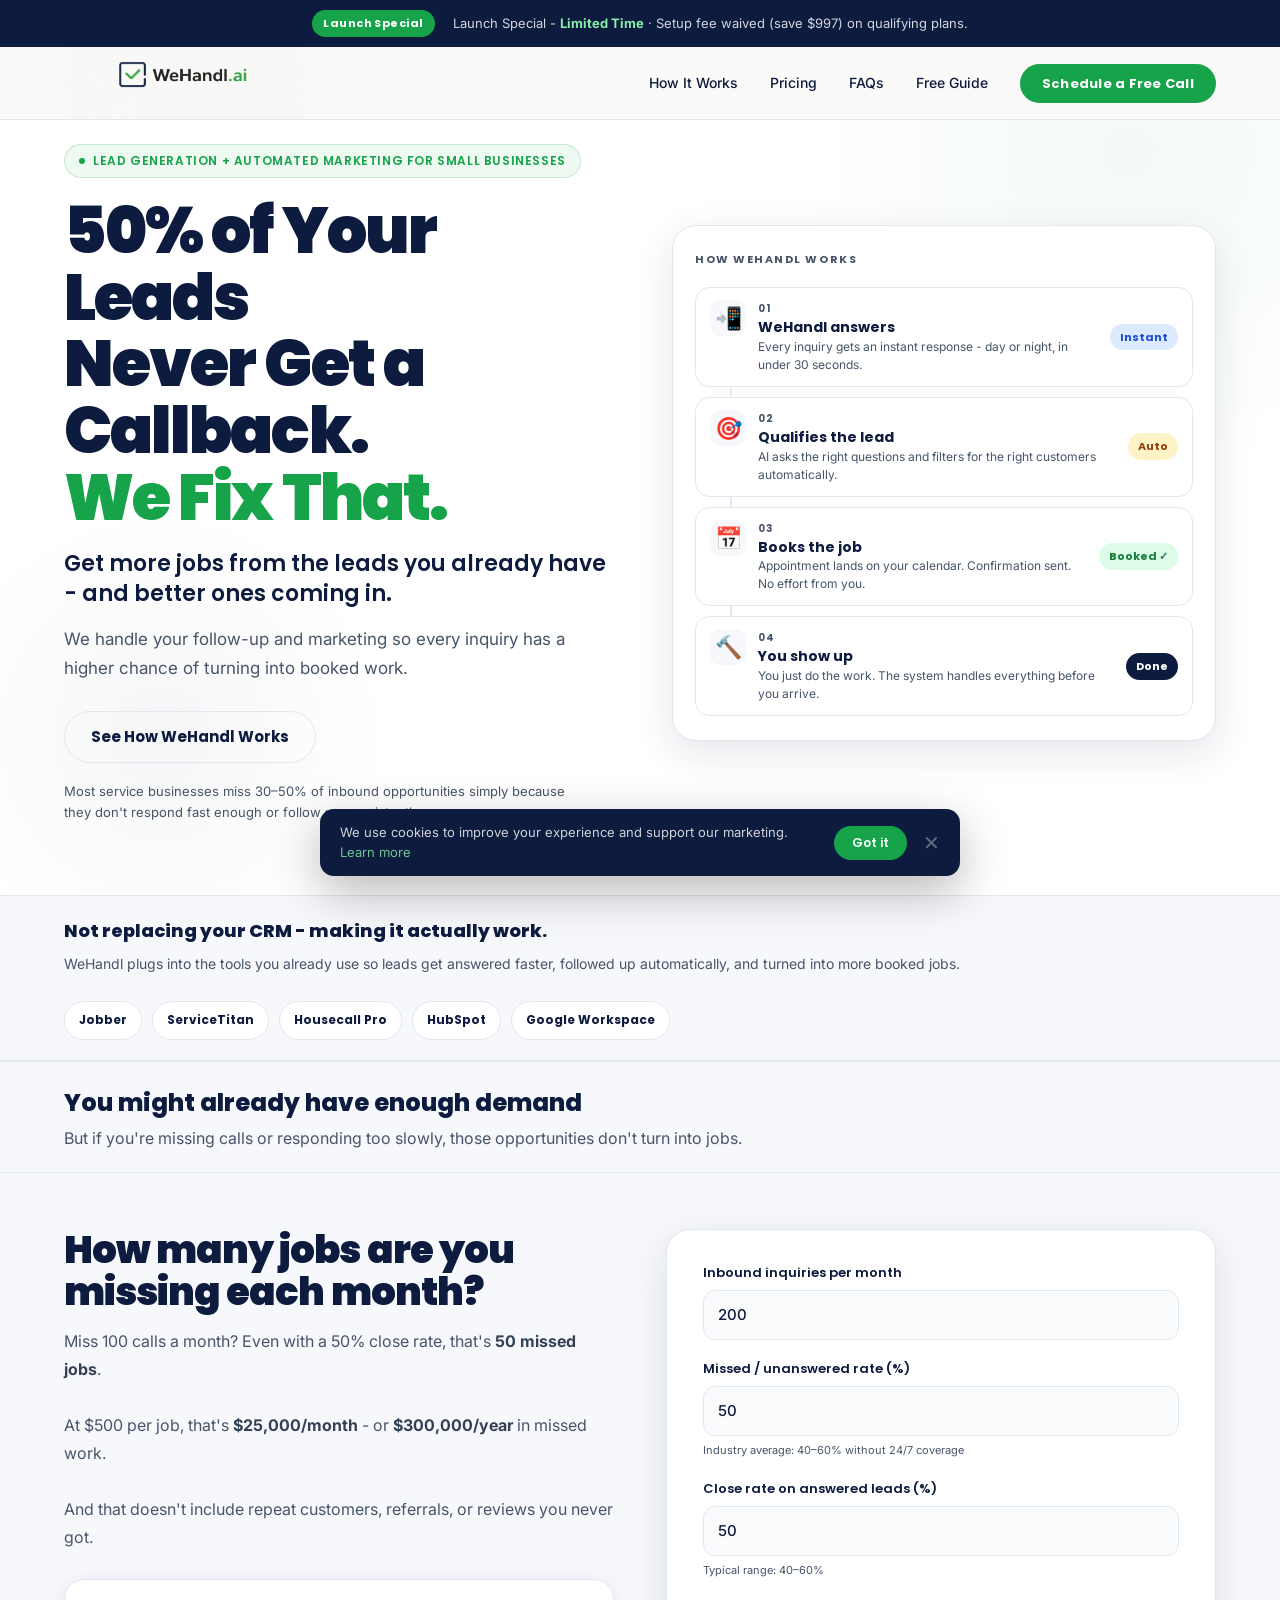
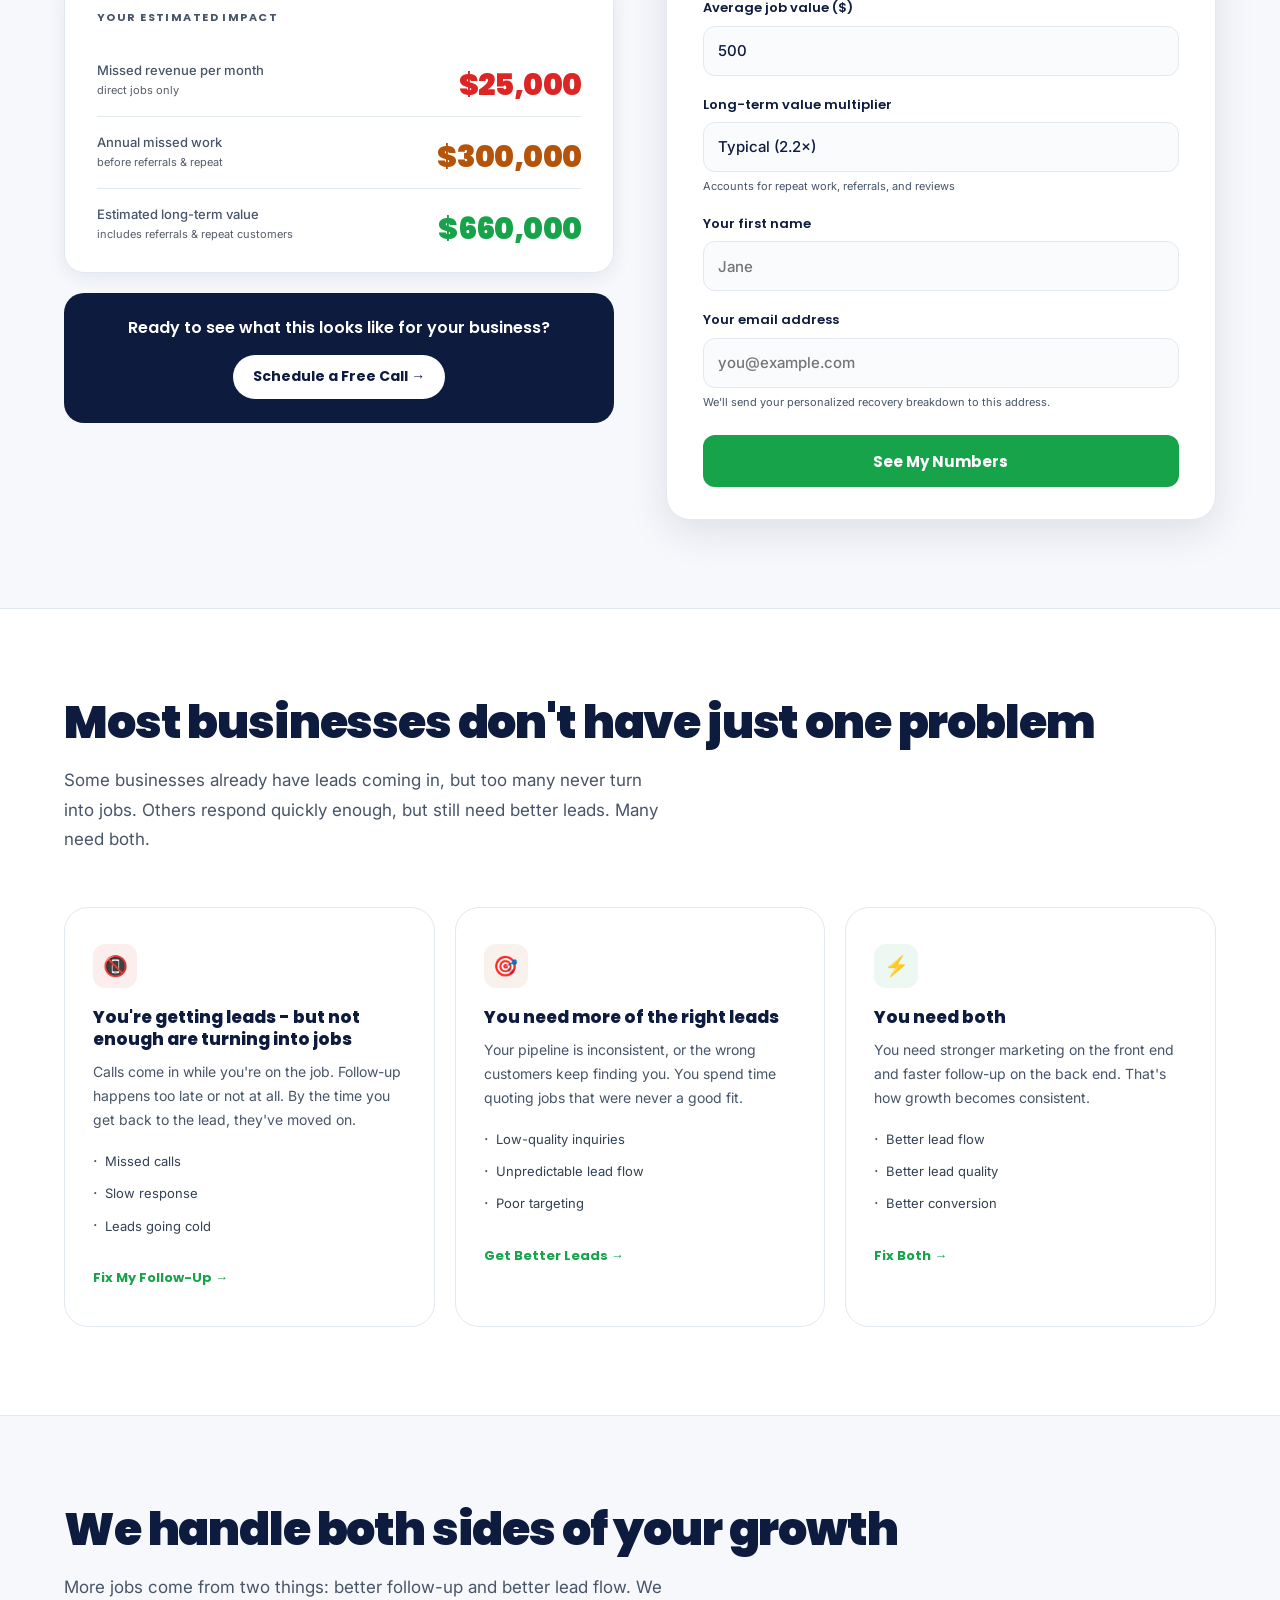
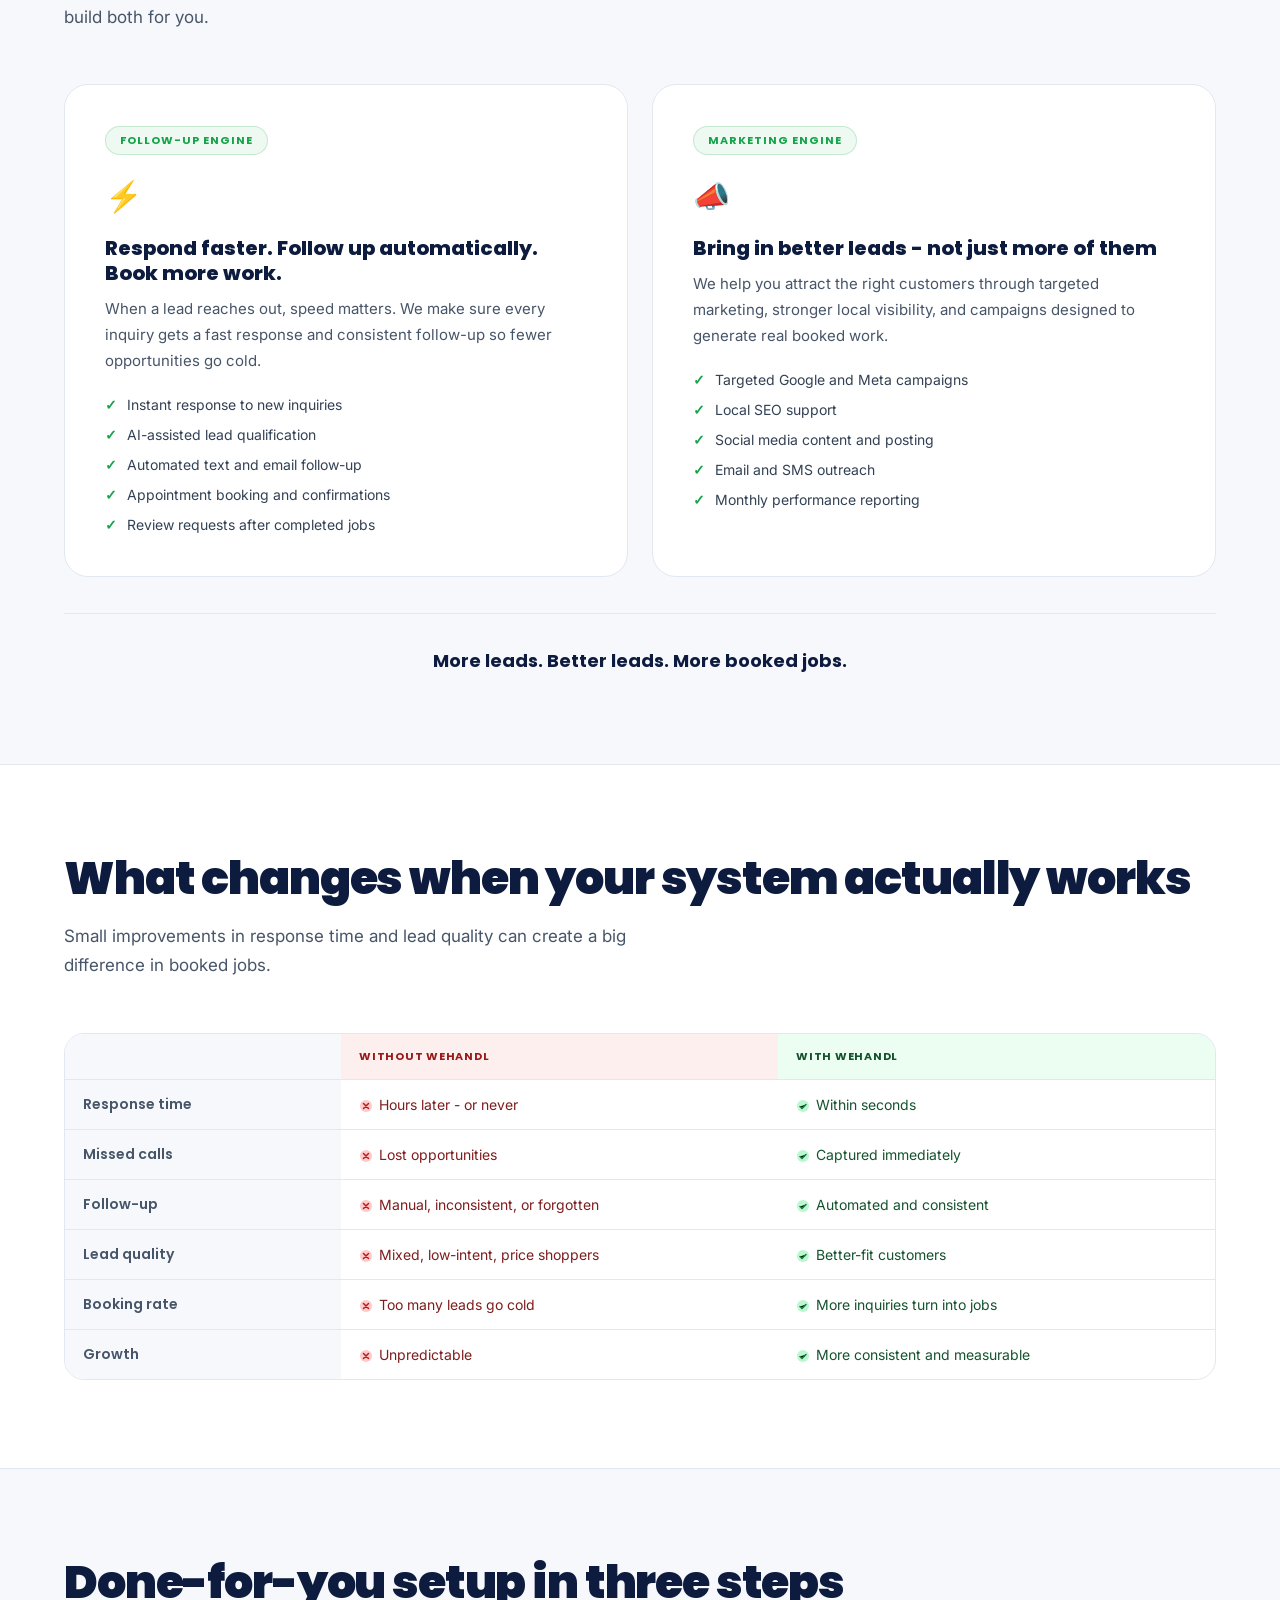
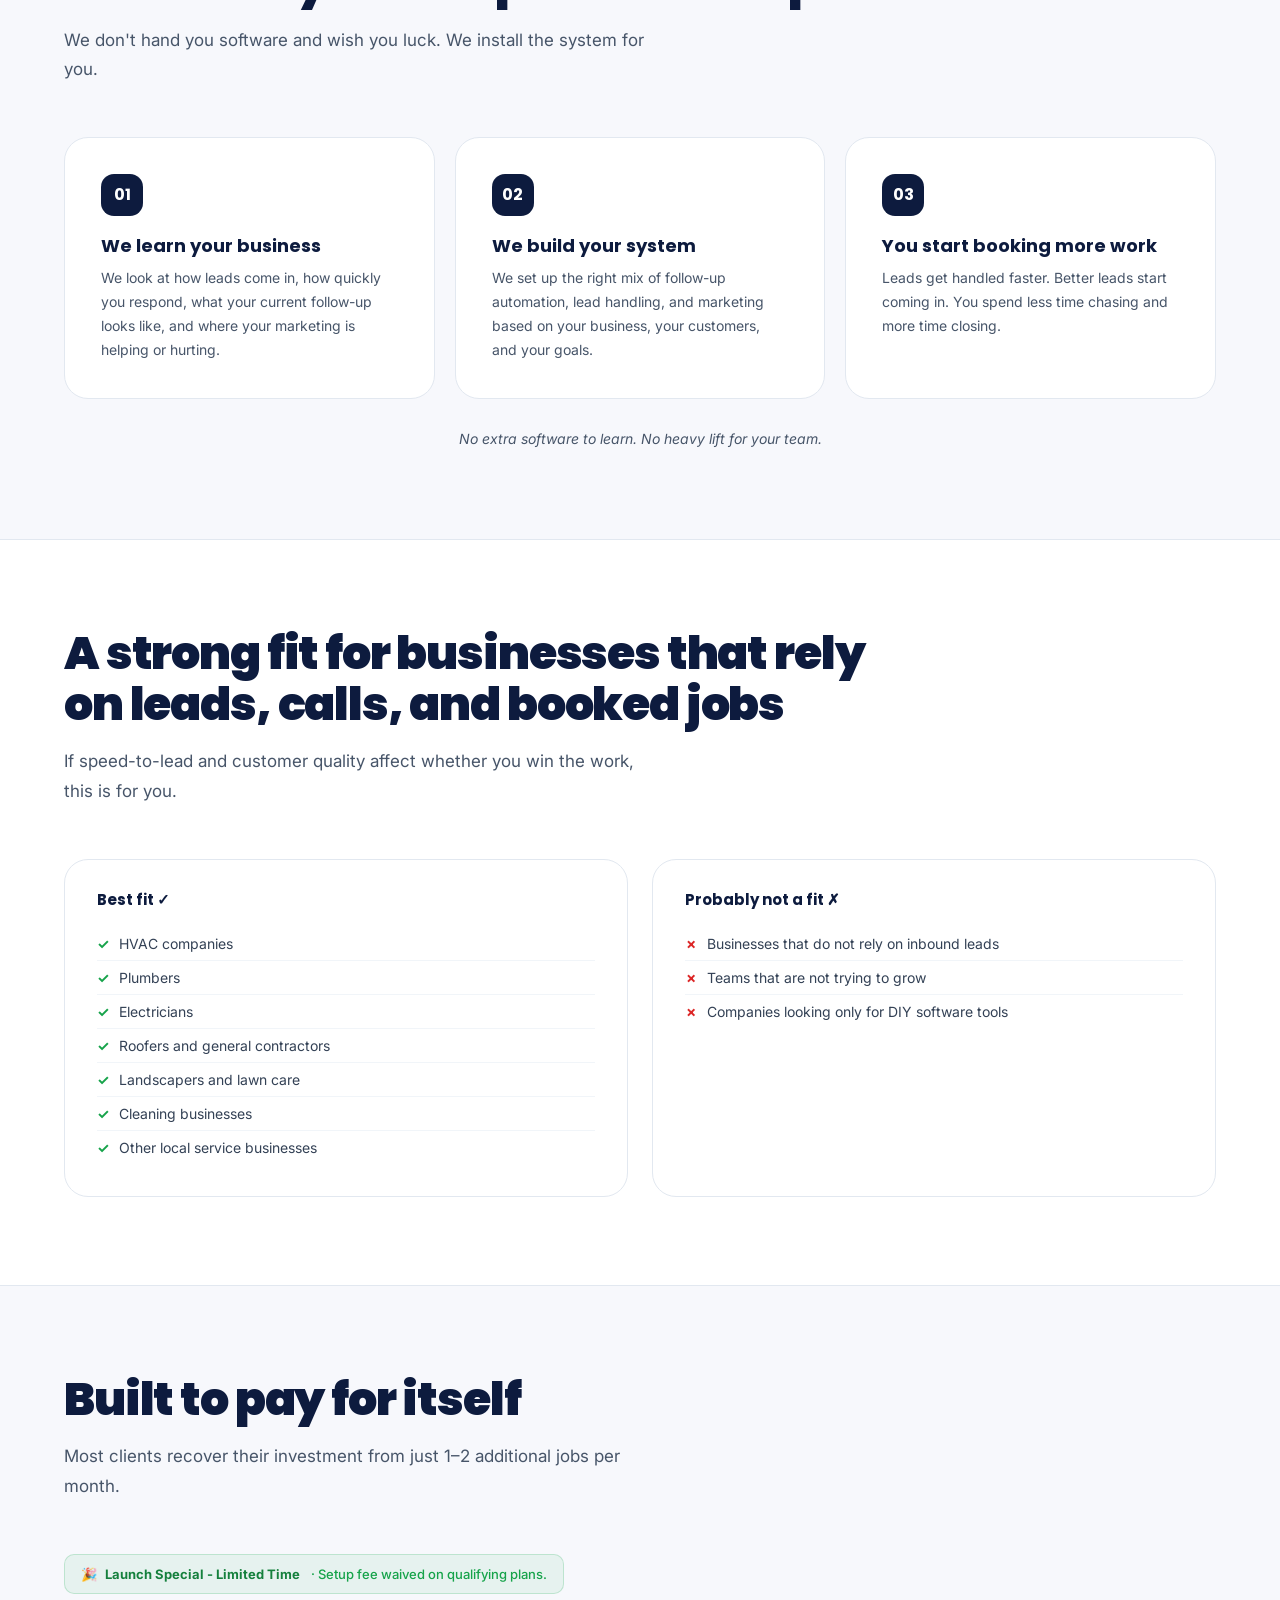
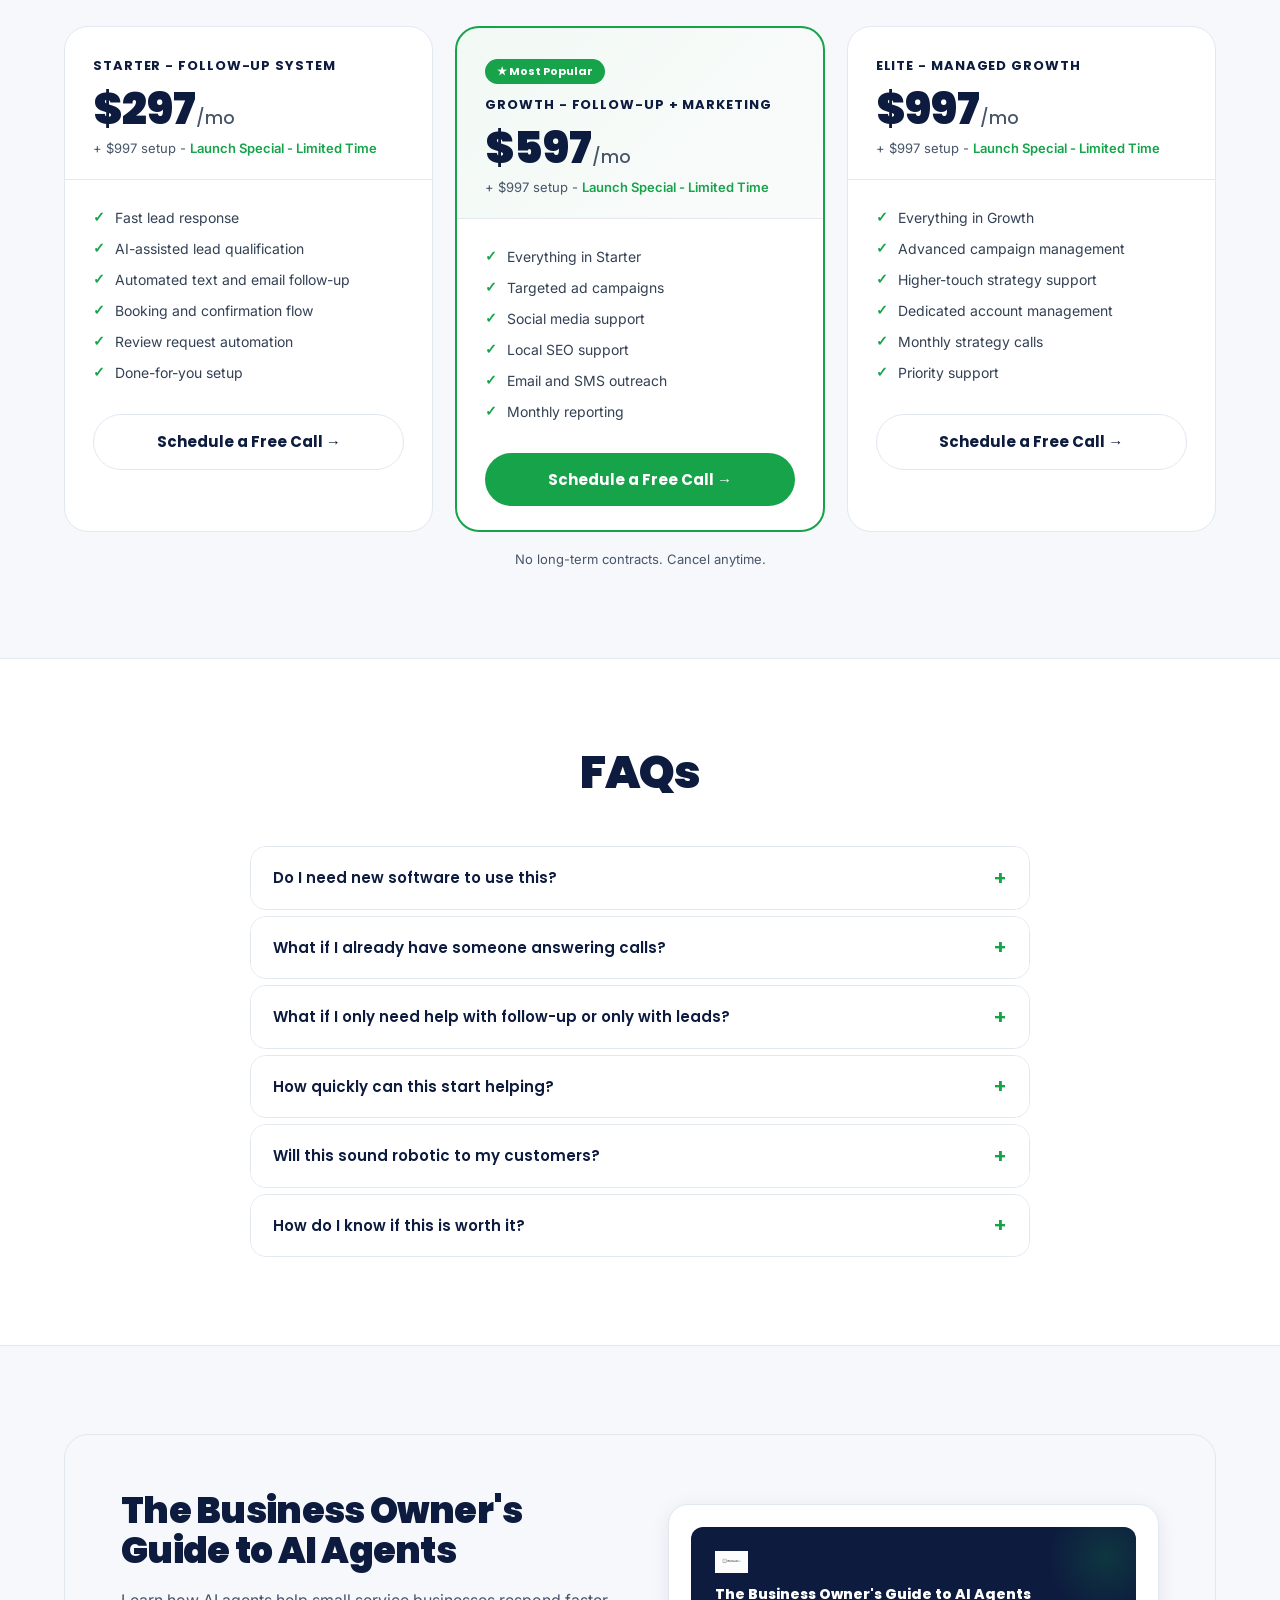
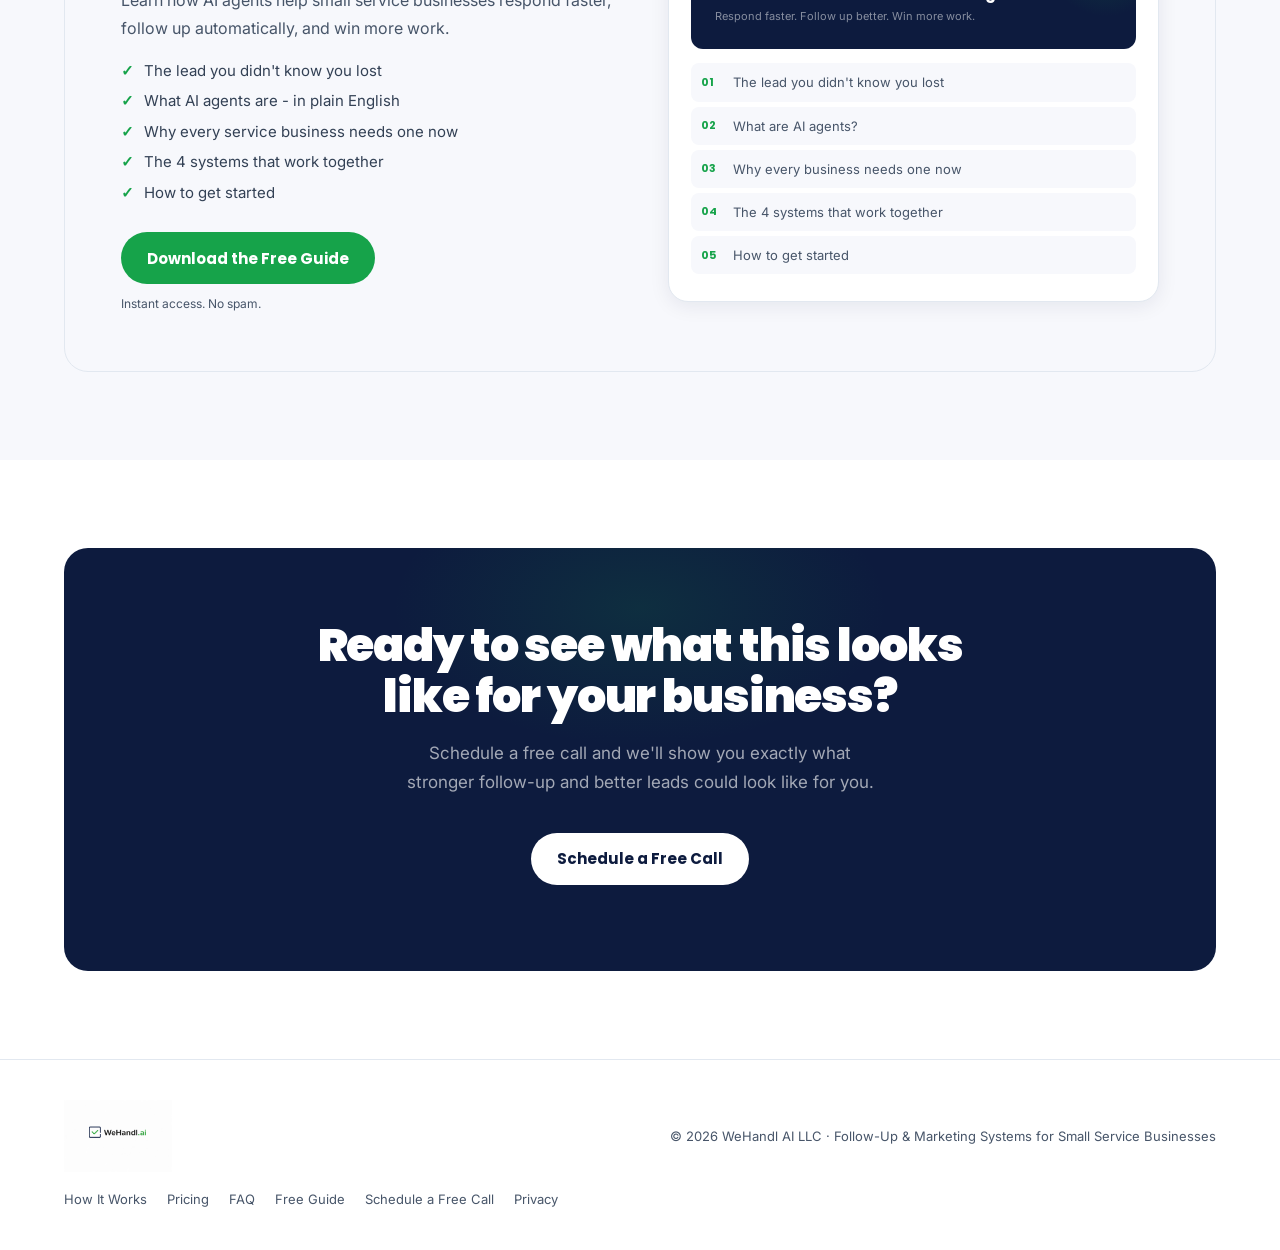
==== commit de0c18d7: "Fix mobile layout - compact badge, smaller text, proper nav spacing - Shrink hero badge font/padding" ====
--- a/index.html
+++ b/index.html
@@ -96,15 +96,20 @@
   .launch-bar .lb-text{font-size:11px}
   .launch-bar .lb-chip{font-size:10px;padding:3px 9px}
   .launch-bar-inner{gap:8px}
-  .nav-inner{height:56px;padding:0 20px}
-  .nav-logo{height:120px;margin:-32px 0;position:absolute;left:50%;transform:translateX(-50%)}
-  .nav-hamburger{display:flex}
+  .nav{overflow:visible}
+  .nav-inner{height:52px;padding:0 16px}
+  .nav-logo{height:44px;margin:0}
+  .nav-hamburger{display:flex;order:3}
   .nav-links{position:fixed;top:0;right:-100%;width:280px;height:100vh;flex-direction:column;align-items:stretch;gap:0;background:#fff;padding:100px 28px 40px;z-index:300;box-shadow:-8px 0 40px rgba(0,0,0,.12);transition:right .35s cubic-bezier(.4,0,.2,1)}
   .nav-links.open{right:0}
   .nav-links li{border-bottom:1px solid var(--border)}
   .nav-links a{display:block;padding:16px 0;font-size:16px;font-weight:600}
   .nav-links .nav-cta{text-align:center;margin-top:16px;padding:14px 22px;border-radius:14px;font-size:15px}
   .nav-links li:has(.nav-cta){border-bottom:none}
+  .hero-badge{font-size:10px;padding:5px 12px;gap:6px;border-radius:100px}
+  .hero h1{font-size:clamp(32px,8vw,44px)}
+  .hero-sub{font-size:18px}
+  .hero-body{font-size:15px}
 }
 @media(min-width:769px) and (max-width:1024px){
   .nav-inner{height:66px}
@@ -132,7 +137,7 @@
 .hero::before{content:"";position:absolute;top:-200px;right:-200px;width:700px;height:700px;border-radius:50%;background:radial-gradient(circle,rgba(22,163,74,.05),transparent 68%);pointer-events:none}
 .hero::after{content:"";position:absolute;bottom:-80px;left:-80px;width:480px;height:480px;border-radius:50%;background:radial-gradient(circle,rgba(13,27,62,.04),transparent 68%);pointer-events:none}
 .hero-inner{position:relative;z-index:1;width:100%;max-width:1200px;margin:0 auto;display:grid;grid-template-columns:1fr 1fr;gap:clamp(48px,5vw,72px);align-items:center}
-.hero-inner>div{min-width:0;overflow:hidden}
+.hero-inner>div{min-width:0}
 
 /* Hero text */
 .hero-badge{display:inline-flex;align-items:center;gap:8px;background:var(--green-bg);border:1px solid rgba(22,163,74,.2);border-radius:100px;padding:6px 14px;margin-bottom:20px;font-size:12px;font-weight:600;color:var(--green);font-family:"Poppins",sans-serif;letter-spacing:.05em;text-transform:uppercase;max-width:100%}
@@ -423,7 +428,6 @@
 
 @media(max-width:640px){
   .launch-bar{padding:8px 16px}
-  .hero{padding-top:140px}
 }
 
 @media(max-width:1024px){
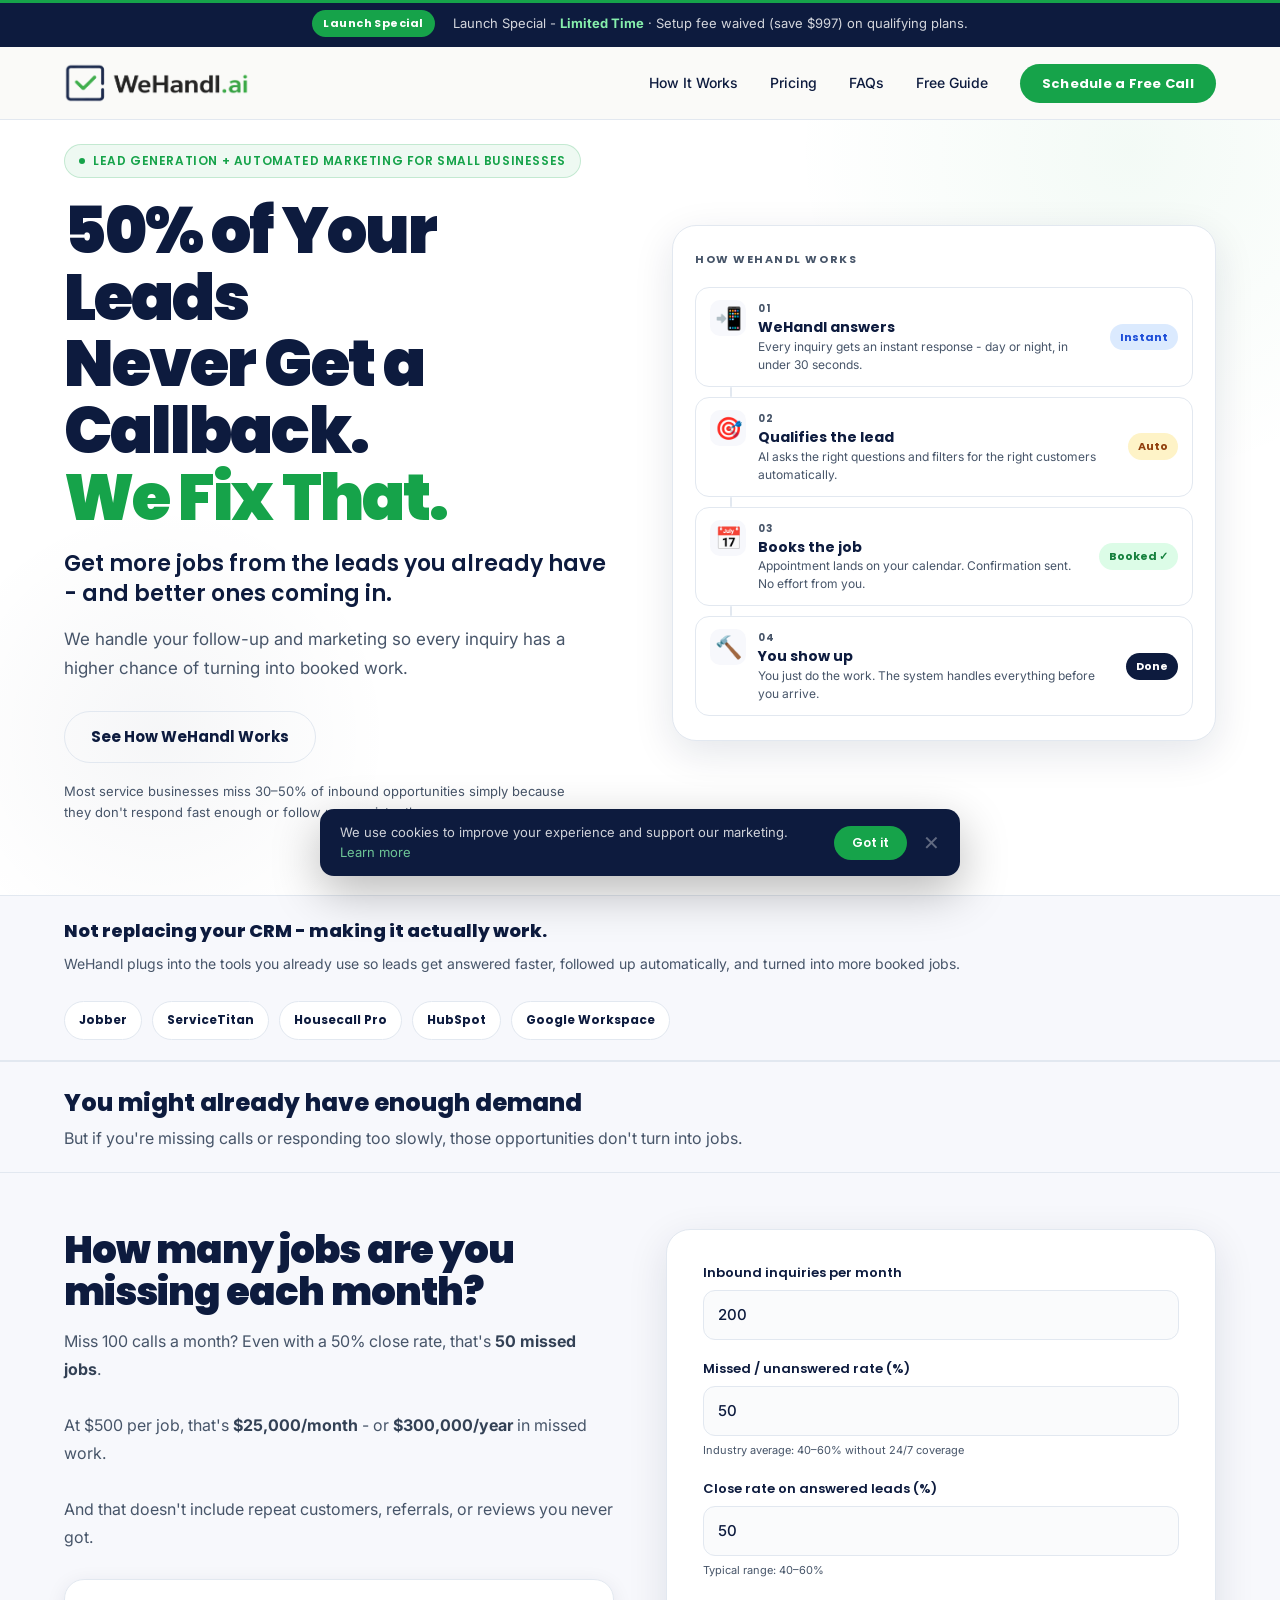
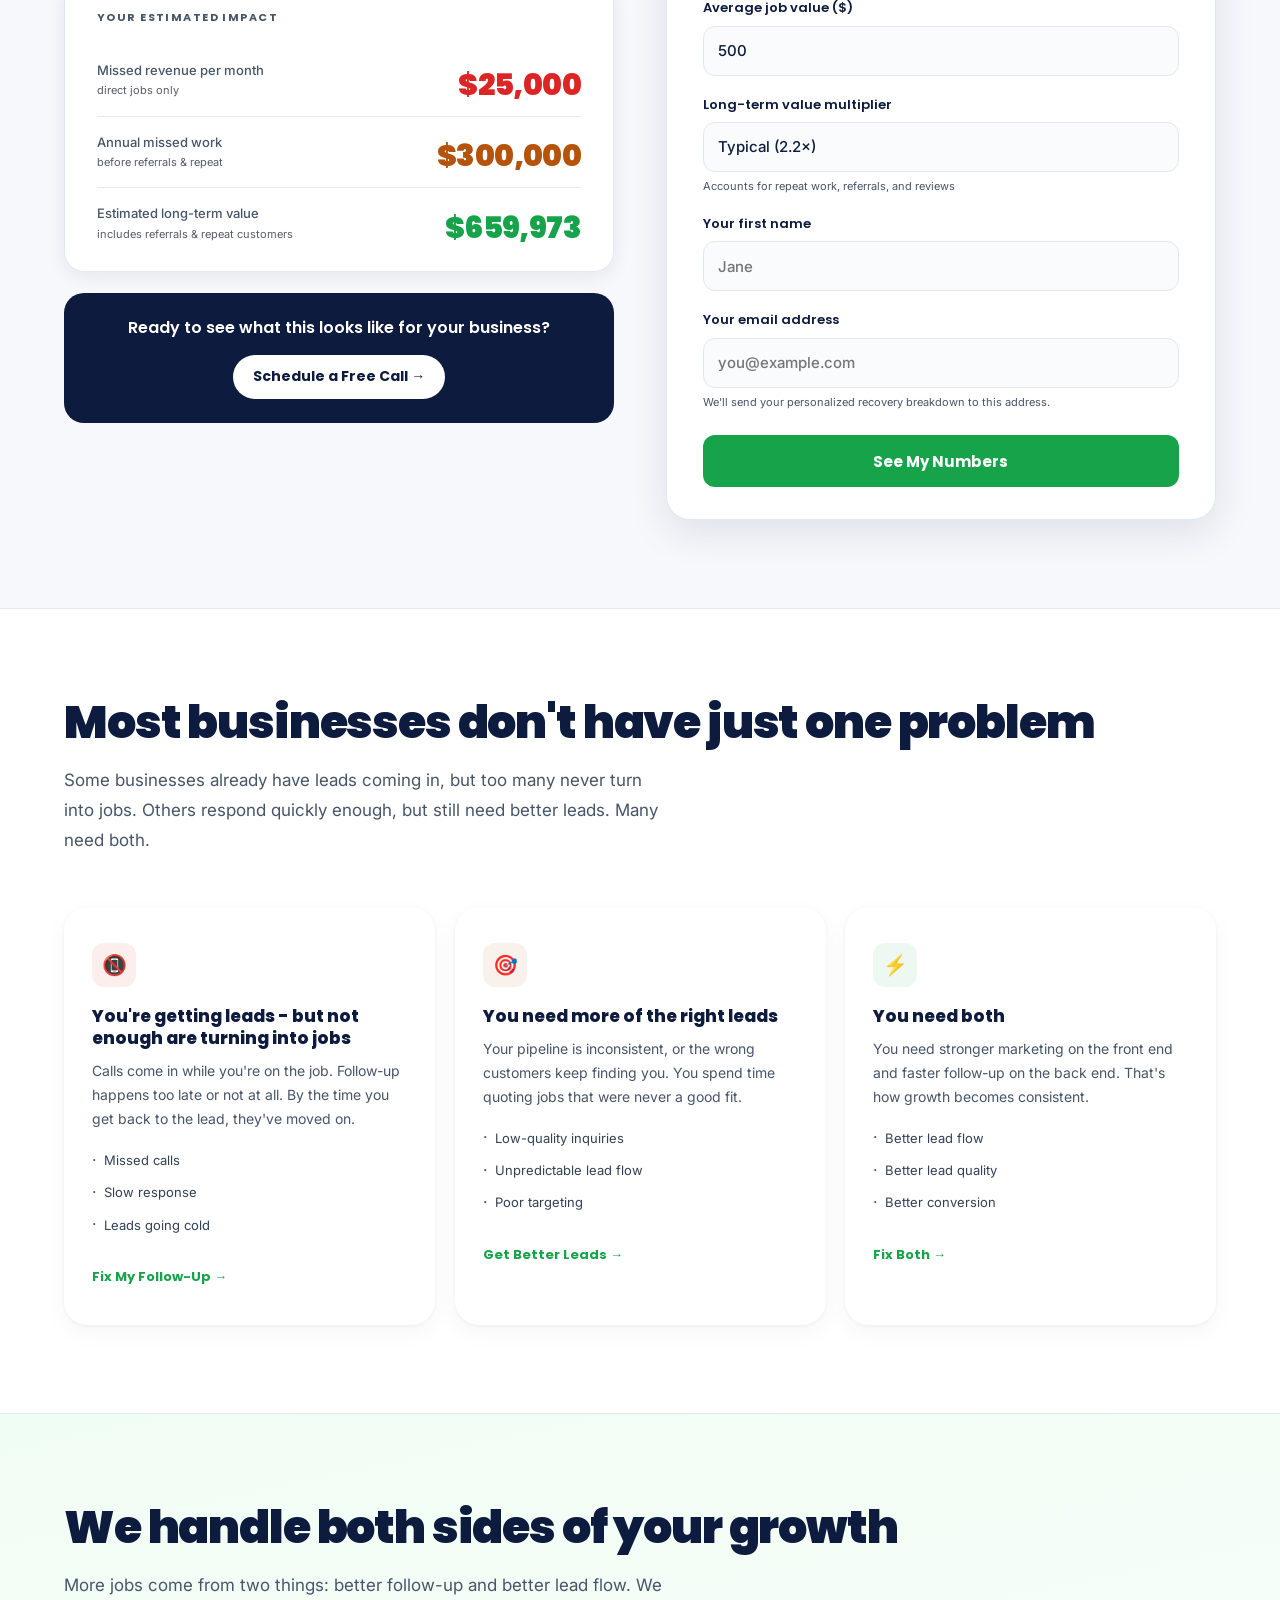
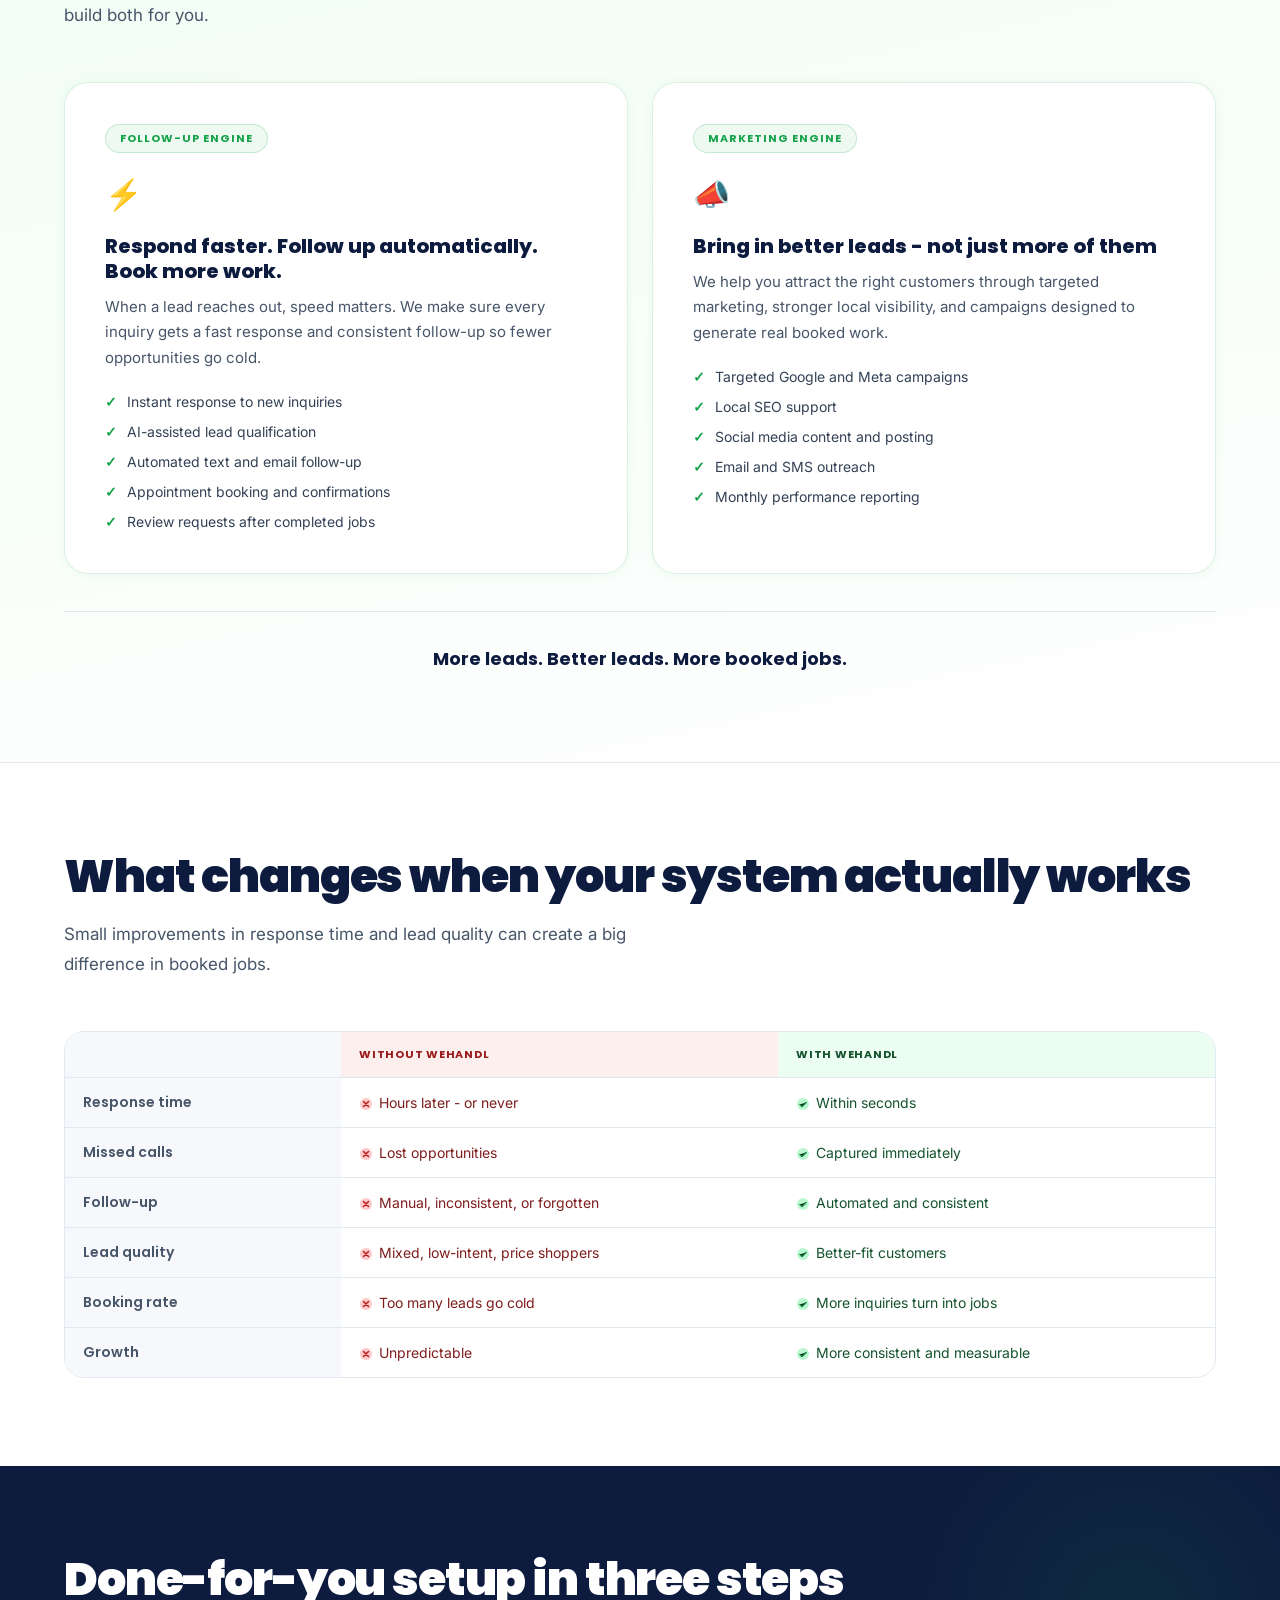
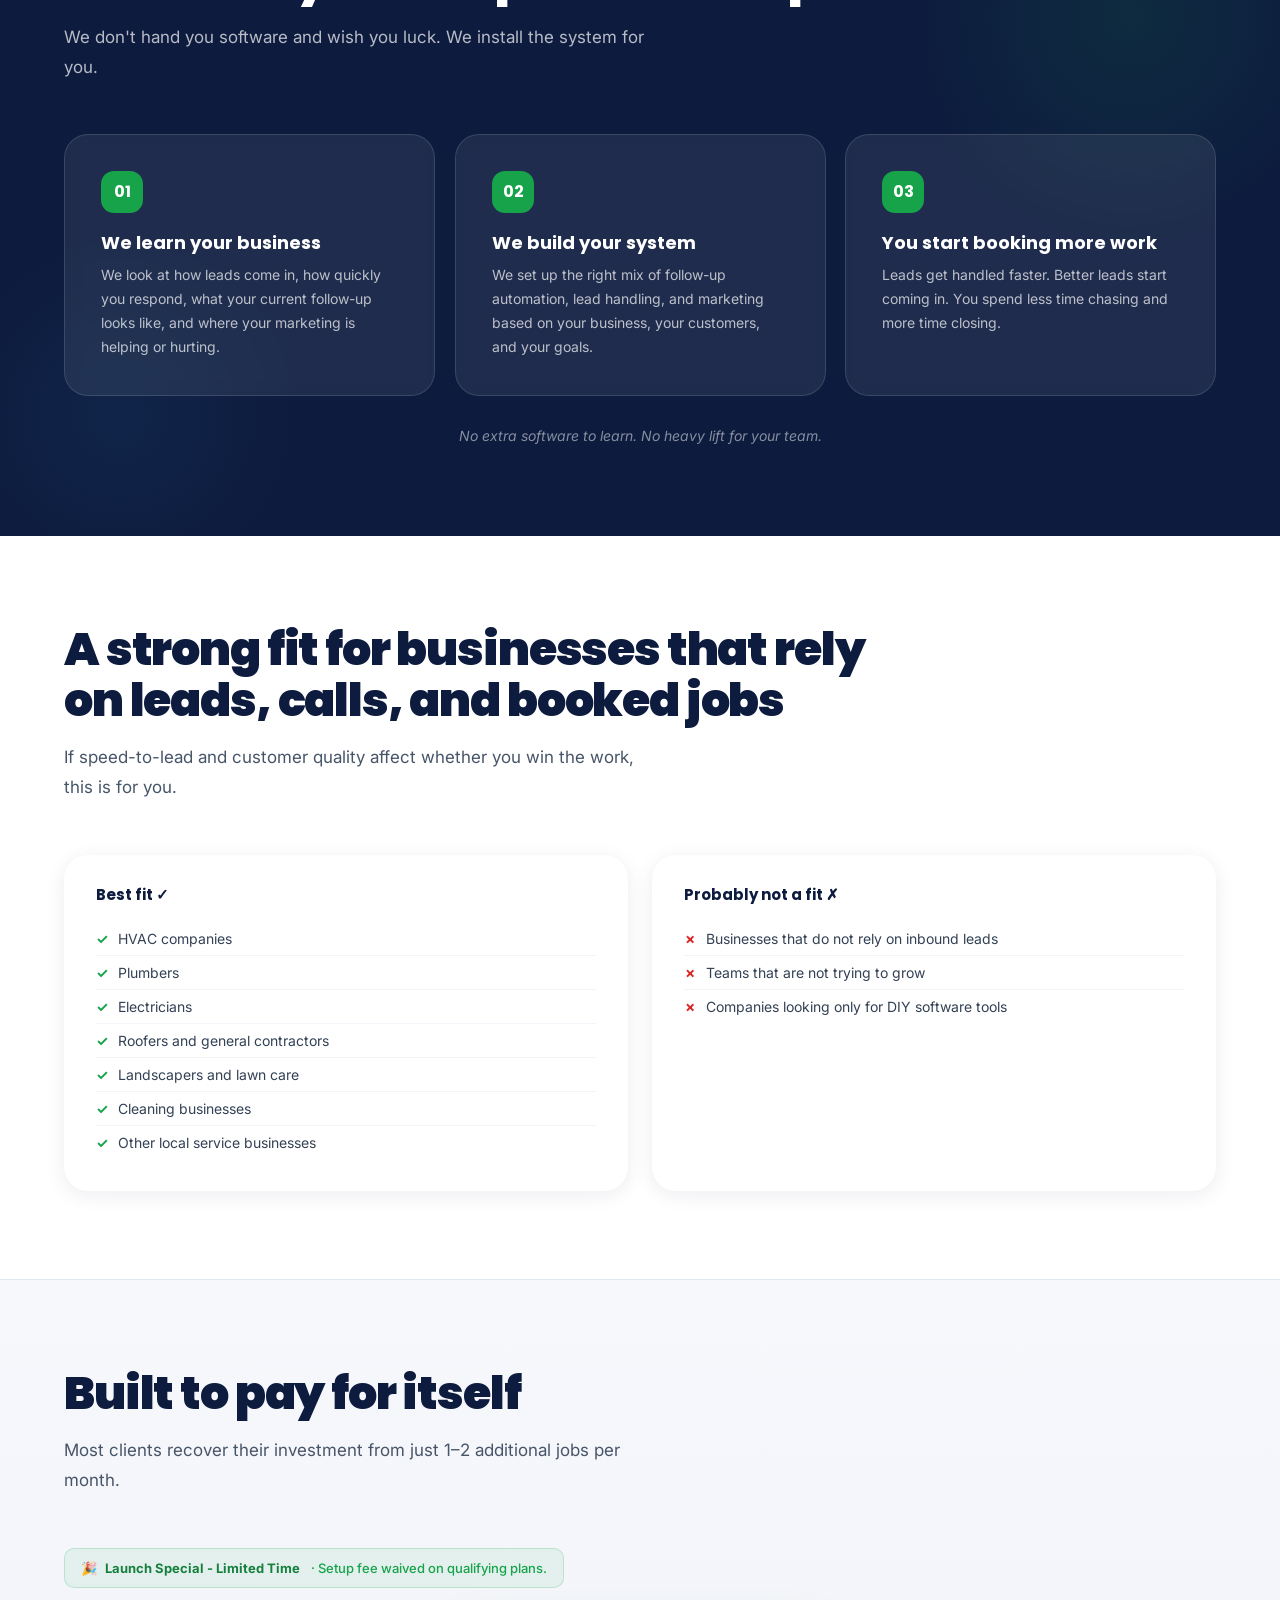
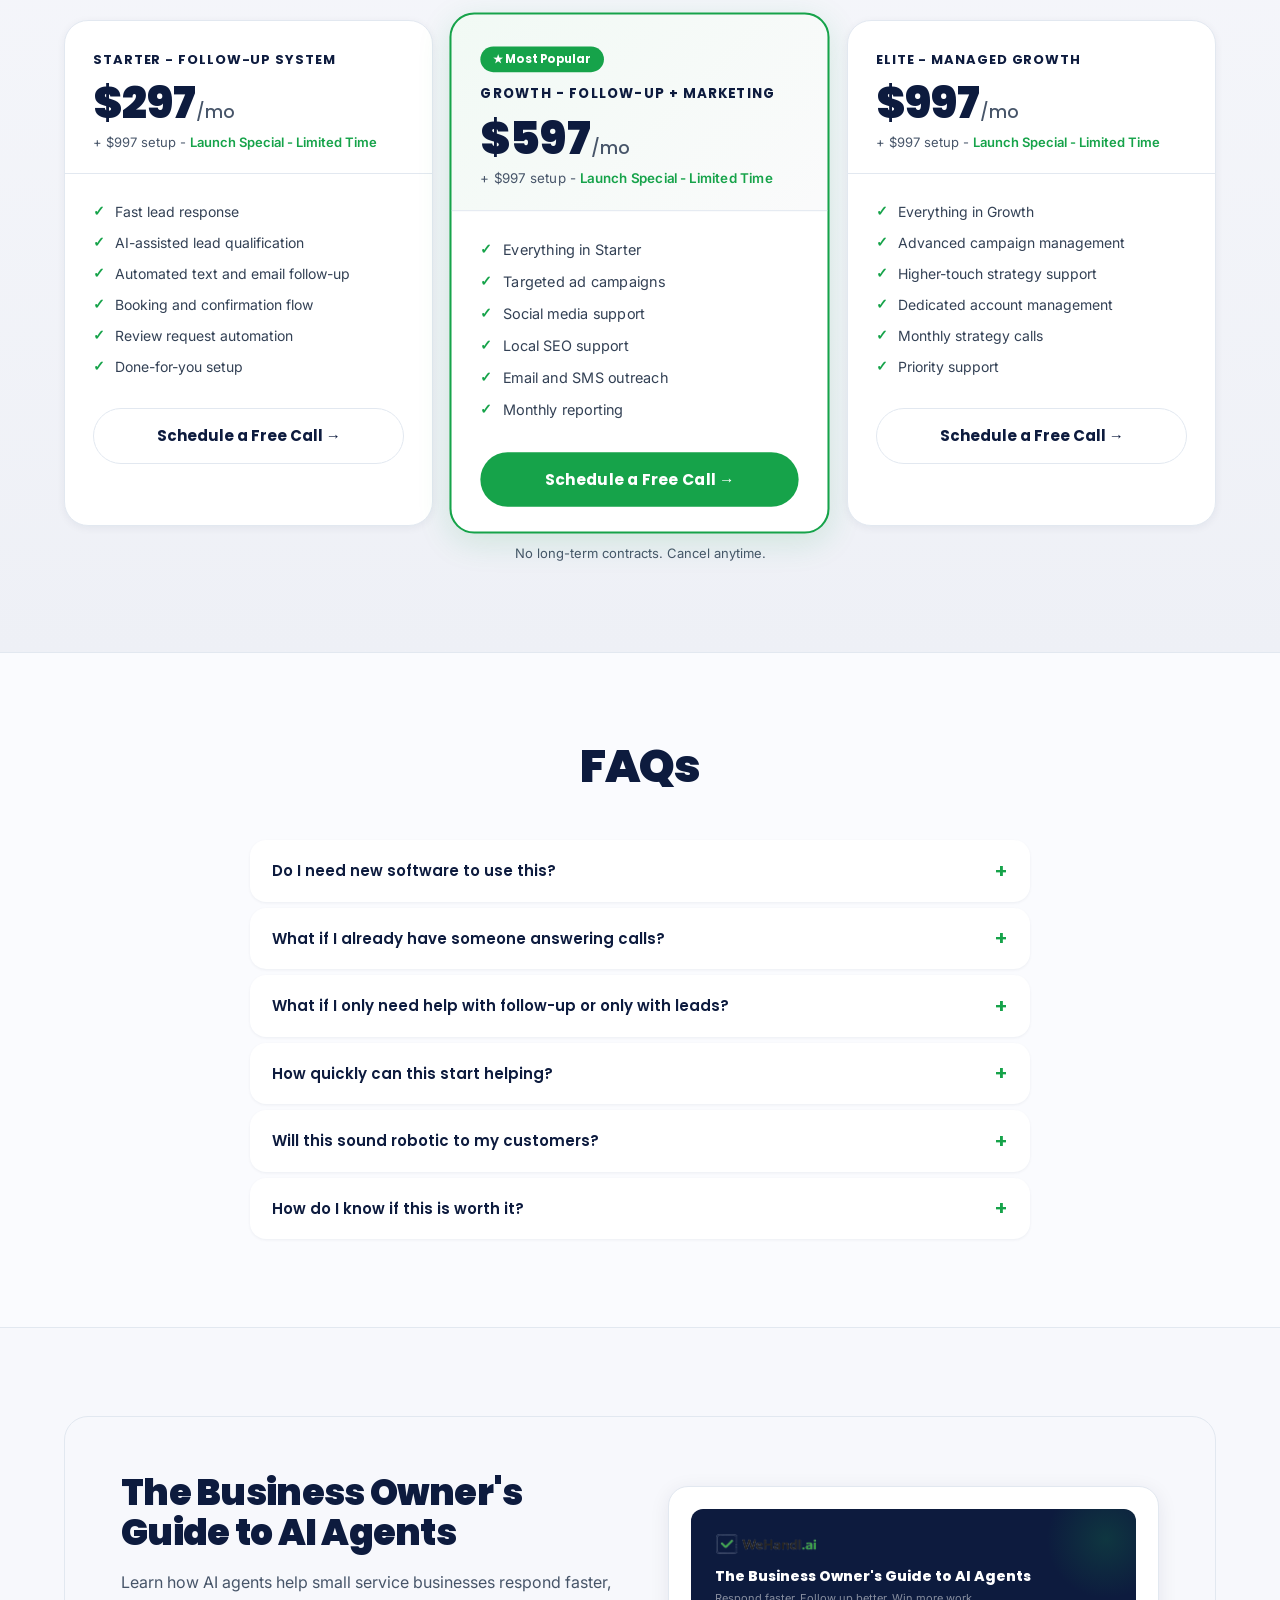
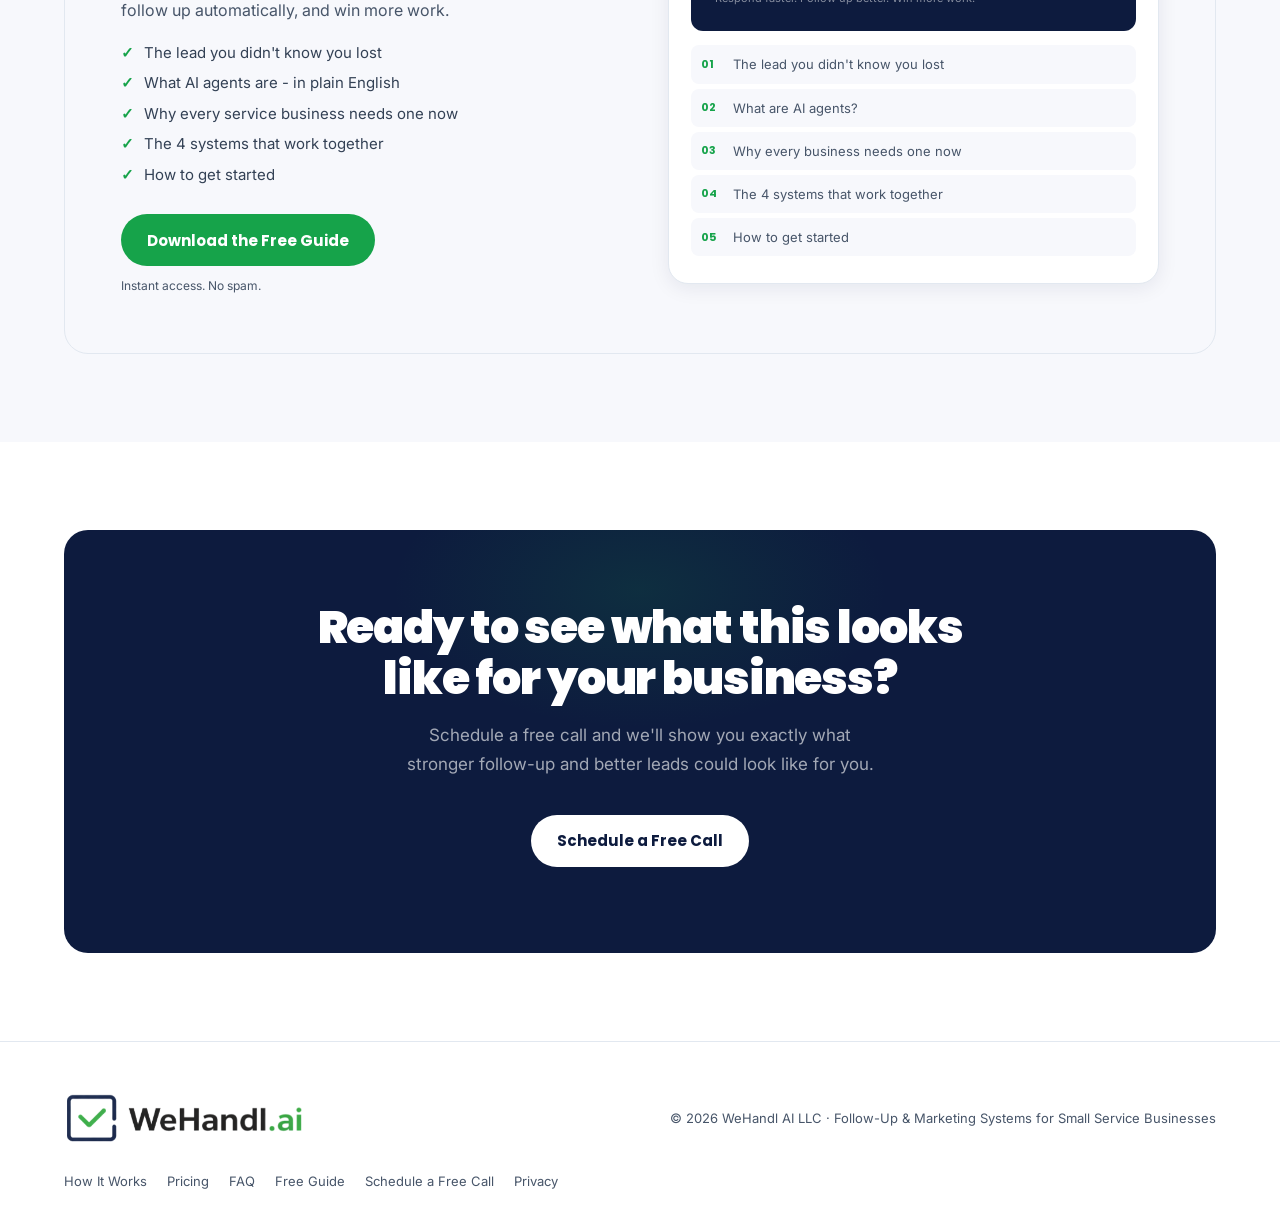
==== commit 1003a38d: "feat: Mobile-first redesign with scroll animations, section variety, and guide page overhaul - Fix h" ====
--- a/index.html
+++ b/index.html
@@ -12,7 +12,7 @@
    RESET + TOKENS
 ───────────────────────────────────────── */
 *,*::before,*::after{margin:0;padding:0;box-sizing:border-box}
-html{scroll-behavior:smooth}
+html{scroll-behavior:smooth;overflow-x:hidden}
 body{font-family:"Inter",sans-serif;color:#0F172A;background:#fff;overflow-x:hidden;line-height:1.7;font-size:16px}
 h1,h2,h3,h4{font-family:"Poppins",sans-serif;line-height:1.12;color:#0D1B3E}
 a{text-decoration:none;color:inherit}
@@ -70,10 +70,10 @@
 /* ─────────────────────────────────────────
    NAV
 ───────────────────────────────────────── */
-.nav{position:fixed;top:42px;left:0;right:0;z-index:200;background:#FAFAF8;backdrop-filter:blur(16px);border-bottom:1px solid var(--border);transition:box-shadow .3s;overflow:hidden}
+.nav{position:fixed;top:42px;left:0;right:0;z-index:200;background:#FAFAF8;backdrop-filter:blur(16px);border-bottom:1px solid var(--border);transition:box-shadow .3s}
 .nav.scrolled{box-shadow:0 4px 24px rgba(0,0,0,.25)}
 .nav-inner{max-width:1400px;margin:0 auto;height:72px;display:flex;align-items:center;justify-content:space-between;padding:0 var(--px);gap:32px;position:relative}
-.nav-logo{height:160px;width:auto;object-fit:contain;mix-blend-mode:multiply;margin:-48px 0}
+.nav-logo{height:40px;width:auto;object-fit:contain;margin:0}
 .nav-links{display:flex;align-items:center;gap:32px;list-style:none}
 .nav-links a{font-size:14px;font-weight:500;color:#0D1B3E;transition:color .18s}
 .nav-links a:hover{color:var(--green)}
@@ -91,29 +91,27 @@
 .nav-mobile-overlay{display:none;position:fixed;inset:0;background:rgba(13,27,62,.4);backdrop-filter:blur(4px);z-index:199}
 .nav-mobile-overlay.open{display:block}
 
-/* Mobile nav */
+/* Mobile nav + hero */
 @media(max-width:768px){
-  .launch-bar .lb-text{font-size:11px}
-  .launch-bar .lb-chip{font-size:10px;padding:3px 9px}
-  .launch-bar-inner{gap:8px}
-  .nav{overflow:visible}
+  /* Hide launch bar on mobile - reclaim vertical space */
+  .launch-bar{display:none}
+
+  /* Nav */
+  .nav{top:0!important}
   .nav-inner{height:52px;padding:0 16px}
-  .nav-logo{height:44px;margin:0}
+  .nav-logo{height:32px;width:auto;margin:0;mix-blend-mode:normal}
   .nav-hamburger{display:flex;order:3}
-  .nav-links{position:fixed;top:0;right:-100%;width:280px;height:100vh;flex-direction:column;align-items:stretch;gap:0;background:#fff;padding:100px 28px 40px;z-index:300;box-shadow:-8px 0 40px rgba(0,0,0,.12);transition:right .35s cubic-bezier(.4,0,.2,1)}
+  .nav-links{position:fixed;top:0;right:-100%;width:280px;height:100vh;flex-direction:column;align-items:stretch;gap:0;background:#fff;padding:80px 28px 40px;z-index:300;box-shadow:-8px 0 40px rgba(0,0,0,.12);transition:right .35s cubic-bezier(.4,0,.2,1)}
   .nav-links.open{right:0}
   .nav-links li{border-bottom:1px solid var(--border)}
   .nav-links a{display:block;padding:16px 0;font-size:16px;font-weight:600}
-  .nav-links .nav-cta{text-align:center;margin-top:16px;padding:14px 22px;border-radius:14px;font-size:15px}
+  .nav-links .nav-cta{text-align:center;margin-top:20px;padding:14px 22px;border-radius:14px;font-size:15px}
   .nav-links li:has(.nav-cta){border-bottom:none}
-  .hero-badge{font-size:10px;padding:5px 12px;gap:6px;border-radius:100px}
-  .hero h1{font-size:clamp(32px,8vw,44px)}
-  .hero-sub{font-size:18px}
-  .hero-body{font-size:15px}
+  /* Hero overrides in RESPONSIVE section below for source-order specificity */
 }
 @media(min-width:769px) and (max-width:1024px){
   .nav-inner{height:66px}
-  .nav-logo{height:140px;margin:-38px 0}
+  .nav-logo{height:36px;margin:0}
   .nav-links{gap:22px}
   .nav-links a{font-size:13px}
 }
@@ -205,7 +203,7 @@
 .calc-result-item:last-child{border-bottom:none;padding-bottom:0}
 .calc-result-lbl{font-size:13px;color:var(--muted);font-weight:500;line-height:1.4}
 .calc-result-sub{font-size:11px;opacity:.7;display:block;margin-top:2px}
-.calc-result-val{font-family:"Poppins",sans-serif;font-size:30px;font-weight:900;letter-spacing:-.02em;line-height:1;transition:opacity .18s}
+.calc-result-val{font-family:"Poppins",sans-serif;font-size:30px;font-weight:900;letter-spacing:-.02em;line-height:1;transition:opacity .18s;min-width:140px;text-align:right;flex-shrink:0}
 .calc-result-val.red{color:var(--red)}
 .calc-result-val.gold{color:var(--gold)}
 .calc-result-val.green{color:var(--green)}
@@ -229,27 +227,95 @@
 ───────────────────────────────────────── */
 .section{padding:88px var(--px)}
 .section.alt{background:var(--off)}
+
+/* ── Distinct section backgrounds ── */
+/* Solution: soft green tint */
+#solution{background:linear-gradient(168deg,#f0fdf4 0%,#f7fef9 50%,#fff 100%)}
+/* How It Works: navy depth */
+#how{background:var(--navy);color:#fff;position:relative;overflow:hidden}
+#how::before{content:"";position:absolute;top:-100px;right:-100px;width:500px;height:500px;border-radius:50%;background:radial-gradient(circle,rgba(22,163,74,.12),transparent 65%);pointer-events:none}
+#how::after{content:"";position:absolute;bottom:-80px;left:-80px;width:400px;height:400px;border-radius:50%;background:radial-gradient(circle,rgba(56,189,248,.06),transparent 65%);pointer-events:none}
+#how .section-inner{position:relative;z-index:1}
+#how .section-title,#how .how-card h3{color:#fff}
+#how .section-lead,#how .how-card p{color:rgba(255,255,255,.7)}
+#how .how-support{color:rgba(255,255,255,.5)}
+/* Pricing: subtle gradient */
+#pricing{background:linear-gradient(180deg,#F7F8FC 0%,#EEF0F6 100%)}
+/* FAQ: soft warm tint */
+#faq{background:#FAFBFE}
+/* Who: clean white with subtle left accent */
+#who{background:#fff}
 .section-inner{max-width:1200px;margin:0 auto}
 .eyebrow{font-size:12px;font-weight:700;letter-spacing:.15em;text-transform:uppercase;color:var(--green);display:block;margin-bottom:12px;font-family:"Poppins",sans-serif}
 .section-title{font-size:clamp(28px,4vw,46px);font-weight:900;margin-bottom:18px;letter-spacing:-.025em;line-height:1.1}
 .section-lead{font-size:17px;color:var(--muted);max-width:600px;line-height:1.75;margin-bottom:52px}
+.section-lead.reveal{opacity:0;transform:translateY(14px);transition:opacity 500ms var(--ease) 120ms,transform 500ms var(--ease) 120ms}
+.section-lead.reveal.visible{opacity:1;transform:translateY(0)}
 
 /* ─────────────────────────────────────────
    SCROLL REVEAL
 ───────────────────────────────────────── */
-.reveal{opacity:0;transform:translateY(22px);transition:opacity 520ms var(--ease),transform 520ms var(--ease)}
+.reveal{opacity:0;transform:translateY(22px);transition:opacity 520ms var(--ease),transform 520ms var(--ease);will-change:transform,opacity}
 .reveal.visible{opacity:1;transform:translateY(0)}
 
+/* Slide from left */
+.reveal-left{opacity:0;transform:translateX(-30px);transition:opacity 550ms var(--ease),transform 550ms var(--ease);will-change:transform,opacity}
+.reveal-left.visible{opacity:1;transform:translateX(0)}
+
+/* Slide from right */
+.reveal-right{opacity:0;transform:translateX(30px);transition:opacity 550ms var(--ease),transform 550ms var(--ease);will-change:transform,opacity}
+.reveal-right.visible{opacity:1;transform:translateX(0)}
+
+/* Scale up */
+.reveal-scale{opacity:0;transform:scale(.92);transition:opacity 500ms var(--ease),transform 500ms var(--ease);will-change:transform,opacity}
+.reveal-scale.visible{opacity:1;transform:scale(1)}
+
+/* Section headings - slide up with line reveal */
+.section-title{opacity:0;transform:translateY(18px);transition:opacity 600ms var(--ease),transform 600ms var(--ease)}
+.section-title.visible{opacity:1;transform:translateY(0)}
+.section-sub{opacity:0;transform:translateY(12px);transition:opacity 500ms var(--ease) 150ms,transform 500ms var(--ease) 150ms}
+.section-sub.visible{opacity:1;transform:translateY(0)}
+
+/* Number count-up glow on reveal */
+.calc-result-val{transition:opacity .4s var(--ease),transform .4s var(--ease);font-variant-numeric:tabular-nums;will-change:transform,opacity}
+.calc-results-card.visible .calc-result-val{animation:countGlow 800ms ease-out both}
+@keyframes countGlow{0%{opacity:.3}40%{opacity:1}100%{opacity:1}}
+
+/* Blur-in - cinematic, use sparingly */
+.reveal-blur{opacity:0;filter:blur(6px);transform:translateY(10px);transition:opacity 600ms var(--ease),filter 600ms var(--ease),transform 600ms var(--ease)}
+.reveal-blur.visible{opacity:1;filter:blur(0);transform:translateY(0)}
+
+/* Growing divider between sections */
+.section-divider{width:100%;height:1px;position:relative;overflow:hidden}
+.section-divider::after{content:'';position:absolute;top:0;left:50%;width:0;height:1px;background:var(--border);transition:width 800ms var(--ease),left 800ms var(--ease)}
+.section-divider.visible::after{width:100%;left:0}
+
+/* Scroll progress bar (CSS-only where supported) */
+@supports(animation-timeline:scroll()){
+  .scroll-progress{position:fixed;top:0;left:0;right:0;height:3px;background:var(--green);transform-origin:left;z-index:9999;animation:scaleProgress linear both;animation-timeline:scroll(root block);pointer-events:none}
+  @keyframes scaleProgress{from{transform:scaleX(0)}to{transform:scaleX(1)}}
+}
+
+/* Reduced motion */
+@media(prefers-reduced-motion:reduce){
+  .reveal,.reveal-left,.reveal-right,.reveal-scale,.reveal-blur,
+  .section-title,.section-lead,.section-divider::after{
+    opacity:1!important;transform:none!important;filter:none!important;
+    transition:none!important;animation:none!important
+  }
+  .section-divider::after{width:100%!important;left:0!important}
+}
+
 /* ─────────────────────────────────────────
    GROWTH BREAKDOWN CARDS
 ───────────────────────────────────────── */
 .breakdown-grid{display:grid;grid-template-columns:repeat(3,1fr);gap:20px;margin-top:52px}
-.breakdown-card{background:#fff;border:1.5px solid var(--border);border-radius:var(--r-xl);padding:36px 28px;position:relative;overflow:hidden;cursor:default;transition:transform 220ms var(--ease),box-shadow 220ms var(--ease),border-color 220ms var(--ease)}
+.breakdown-card{background:#fff;border:none;border-radius:var(--r-xl);padding:36px 28px;position:relative;overflow:hidden;cursor:default;transition:transform 220ms var(--ease),box-shadow 220ms var(--ease);box-shadow:0 1px 4px rgba(13,27,62,.06),0 8px 24px rgba(13,27,62,.04)}
 .breakdown-card::before{content:"";position:absolute;top:0;left:0;right:0;height:3px;transform:scaleX(0);transform-origin:left;transition:transform 360ms var(--ease)}
 .bd-c1::before{background:var(--red)}.bd-c2::before{background:var(--gold)}.bd-c3::before{background:var(--green)}
 .breakdown-card:hover{transform:translateY(-5px);box-shadow:var(--shadow-md)}
 .breakdown-card:hover::before{transform:scaleX(1)}
-.bd-c1:hover{border-color:rgba(220,38,38,.22)}.bd-c2:hover{border-color:rgba(180,83,9,.22)}.bd-c3:hover{border-color:rgba(22,163,74,.22)}
+.bd-c1:hover{box-shadow:0 12px 36px rgba(220,38,38,.1)}.bd-c2:hover{box-shadow:0 12px 36px rgba(180,83,9,.1)}.bd-c3:hover{box-shadow:0 12px 36px rgba(22,163,74,.1)}
 .bd-icon{width:44px;height:44px;border-radius:12px;display:flex;align-items:center;justify-content:center;font-size:20px;margin-bottom:18px}
 .bd-c1 .bd-icon{background:rgba(220,38,38,.08)}.bd-c2 .bd-icon{background:rgba(180,83,9,.08)}.bd-c3 .bd-icon{background:rgba(22,163,74,.08)}
 .breakdown-card h3{font-size:17px;font-weight:800;margin-bottom:10px;color:var(--navy);line-height:1.3}
@@ -264,8 +330,8 @@
    SOLUTION CARDS
 ───────────────────────────────────────── */
 .solution-grid{display:grid;grid-template-columns:1fr 1fr;gap:24px;margin-top:52px}
-.solution-card{background:#fff;border:1.5px solid var(--border);border-radius:var(--r-xl);padding:40px;transition:transform 220ms var(--ease),box-shadow 220ms var(--ease),border-color 220ms var(--ease)}
-.solution-card:hover{transform:translateY(-5px);box-shadow:var(--shadow-md);border-color:rgba(22,163,74,.28)}
+.solution-card{background:#fff;border:1.5px solid rgba(22,163,74,.15);border-radius:var(--r-xl);padding:40px;transition:transform 220ms var(--ease),box-shadow 220ms var(--ease),border-color 220ms var(--ease);box-shadow:0 2px 12px rgba(22,163,74,.06)}
+.solution-card:hover{transform:translateY(-5px);box-shadow:0 12px 36px rgba(22,163,74,.14);border-color:rgba(22,163,74,.32)}
 .sol-tag{display:inline-block;background:var(--green-bg);border:1px solid rgba(22,163,74,.2);border-radius:100px;padding:4px 14px;font-size:11px;font-family:"Poppins",sans-serif;font-weight:700;letter-spacing:.09em;text-transform:uppercase;color:var(--green);margin-bottom:16px}
 .sol-icon{font-size:30px;display:block;margin-bottom:14px}
 .solution-card h3{font-size:20px;font-weight:800;margin-bottom:10px;color:var(--navy);line-height:1.25}
@@ -301,13 +367,26 @@
 /* icon helpers */
 .ba-x{display:inline-flex;align-items:center;gap:7px}.ba-ch{display:inline-flex;align-items:center;gap:7px}
 
+/* Mobile comparison cards (hidden on desktop) */
+.ba-cards{display:none;flex-direction:column;gap:14px;margin-top:40px}
+.ba-card{border-radius:var(--r);overflow:hidden;background:#fff;box-shadow:var(--shadow-sm)}
+.ba-card-label{font-size:12px;font-weight:700;letter-spacing:.08em;text-transform:uppercase;color:var(--navy);font-family:"Poppins",sans-serif;padding:14px 18px 0;margin-bottom:10px}
+.ba-card-row{display:flex;align-items:flex-start;gap:10px;padding:8px 18px;font-size:14px;line-height:1.5}
+.ba-card-row:last-child{padding-bottom:16px}
+.ba-card-bad{color:#7F1D1D;background:rgba(254,226,226,.3);padding:10px 18px;border-bottom:1px solid rgba(254,226,226,.5)}
+.ba-card-good{color:#14532D;background:rgba(220,252,231,.35);padding:10px 18px}
+.ba-card-icon{flex-shrink:0;margin-top:1px}
+.ba-card-tag{display:inline-block;font-size:10px;font-weight:700;letter-spacing:.06em;text-transform:uppercase;padding:2px 8px;border-radius:4px;margin-bottom:4px;font-family:"Poppins",sans-serif}
+.ba-card-tag-bad{background:rgba(254,226,226,.6);color:#991B1B}
+.ba-card-tag-good{background:rgba(220,252,231,.6);color:#14532D}
+
 /* ─────────────────────────────────────────
    HOW IT WORKS
 ───────────────────────────────────────── */
 .how-grid{display:grid;grid-template-columns:repeat(3,1fr);gap:20px;margin-top:48px}
-.how-card{background:#fff;border:1px solid var(--border);border-radius:var(--r-xl);padding:36px;transition:transform 220ms var(--ease),box-shadow 220ms var(--ease)}
-.how-card:hover{transform:translateY(-4px);box-shadow:var(--shadow-md)}
-.how-num{display:inline-flex;align-items:center;justify-content:center;width:42px;height:42px;border-radius:13px;background:var(--navy);color:#fff;font-family:"Poppins",sans-serif;font-weight:700;font-size:16px;margin-bottom:20px}
+.how-card{background:rgba(255,255,255,.08);border:1px solid rgba(255,255,255,.12);border-radius:var(--r-xl);padding:36px;transition:transform 220ms var(--ease),box-shadow 220ms var(--ease),background 220ms var(--ease);backdrop-filter:blur(8px)}
+.how-card:hover{transform:translateY(-4px);background:rgba(255,255,255,.14);box-shadow:0 12px 40px rgba(0,0,0,.3)}
+.how-num{display:inline-flex;align-items:center;justify-content:center;width:42px;height:42px;border-radius:13px;background:var(--green);color:#fff;font-family:"Poppins",sans-serif;font-weight:700;font-size:16px;margin-bottom:20px}
 .how-card h3{font-size:18px;font-weight:700;margin-bottom:10px;color:var(--navy)}
 .how-card p{font-size:14px;color:var(--muted);line-height:1.72}
 .how-support{text-align:center;margin-top:28px;font-size:14px;color:var(--muted);font-style:italic}
@@ -316,7 +395,7 @@
    WHO IT'S FOR
 ───────────────────────────────────────── */
 .who-grid{display:grid;grid-template-columns:1fr 1fr;gap:24px;margin-top:48px}
-.who-box{background:#fff;border:1px solid var(--border);border-radius:var(--r-xl);padding:32px}
+.who-box{background:#fff;border:none;border-radius:var(--r-xl);padding:32px;box-shadow:var(--shadow)}
 .who-box h3{font-size:15px;font-weight:700;margin-bottom:18px;color:var(--navy);font-family:"Poppins",sans-serif}
 .who-item{display:flex;gap:10px;font-size:14px;color:var(--body);padding:6px 0;line-height:1.5;border-bottom:.5px solid #F1F5F9}
 .who-item:last-child{border-bottom:none}
@@ -329,9 +408,10 @@
 .pricing-special{display:inline-flex;align-items:center;gap:8px;background:var(--green-bg);border:1px solid rgba(22,163,74,.2);border-radius:10px;padding:8px 16px;font-size:13px;color:var(--green);font-weight:500;margin-bottom:32px}
 .pricing-special strong{color:var(--green-d)}
 .pricing-grid{display:grid;grid-template-columns:repeat(3,1fr);gap:22px}
-.plan-card{background:#fff;border:1.5px solid var(--border);border-radius:var(--r-xl);overflow:hidden;transition:transform 220ms var(--ease),box-shadow 220ms var(--ease)}
+.plan-card{background:#fff;border:1.5px solid var(--border);border-radius:var(--r-xl);overflow:hidden;transition:transform 220ms var(--ease),box-shadow 220ms var(--ease);box-shadow:var(--shadow-sm)}
 .plan-card:hover{transform:translateY(-5px);box-shadow:var(--shadow-md)}
-.plan-card.featured{border-color:var(--green);border-width:2px}
+.plan-card.featured{border-color:var(--green);border-width:2px;box-shadow:0 8px 32px rgba(22,163,74,.15);transform:scale(1.03)}
+.plan-card.featured:hover{transform:scale(1.03) translateY(-5px);box-shadow:0 16px 48px rgba(22,163,74,.22)}
 .plan-header{padding:28px 28px 20px}
 .plan-header.tinted{background:linear-gradient(135deg,rgba(22,163,74,.06),rgba(13,27,62,.02))}
 .plan-badge{display:inline-block;background:var(--green);color:#fff;font-size:11px;font-weight:700;padding:3px 12px;border-radius:100px;margin-bottom:10px;font-family:"Poppins",sans-serif}
@@ -354,10 +434,10 @@
    FAQ
 ───────────────────────────────────────── */
 .faq-wrap{max-width:780px;margin:48px auto 0;display:flex;flex-direction:column;gap:6px}
-.faq-item{border:1px solid var(--border);border-radius:var(--r);overflow:hidden;transition:border-color .22s}
-.faq-item.open{border-color:rgba(22,163,74,.3)}
-.faq-q{display:flex;justify-content:space-between;align-items:center;padding:18px 22px;cursor:pointer;font-size:15px;font-weight:600;color:var(--navy);font-family:"Poppins",sans-serif;gap:16px;user-select:none;background:#fff;transition:background .18s}
-.faq-q:hover{background:var(--off)}
+.faq-item{border:none;border-radius:var(--r);overflow:hidden;transition:box-shadow .22s;box-shadow:0 1px 3px rgba(13,27,62,.06);background:#fff}
+.faq-item.open{box-shadow:0 4px 16px rgba(22,163,74,.1)}
+.faq-q{display:flex;justify-content:space-between;align-items:center;padding:18px 22px;cursor:pointer;font-size:15px;font-weight:600;color:var(--navy);font-family:"Poppins",sans-serif;gap:16px;user-select:none;background:transparent;transition:background .18s}
+.faq-q:hover{background:rgba(22,163,74,.04)}
 .faq-arr{font-size:20px;color:var(--green);flex-shrink:0;transition:transform 240ms var(--ease);line-height:1}
 .faq-item.open .faq-arr{transform:rotate(45deg)}
 .faq-a{max-height:0;overflow:hidden;transition:max-height 280ms ease}
@@ -439,16 +519,54 @@
   .hero{min-height:auto;padding-top:128px}
 }
 @media(max-width:768px){
-  .hero{padding-top:120px}
-  .ba-wrap{border-radius:var(--r)}
-  .ba-table td,.ba-table th{padding:10px 12px}
-  .cta-box{padding:48px 24px}
-  .guide-box{padding:36px 24px;grid-template-columns:1fr;gap:32px}
+  /* Hero - dynamic, tight, engaging */
+  .hero{padding:72px 20px 40px;min-height:auto;background:linear-gradient(165deg,#fff 0%,#f0fdf4 35%,#e8f5ee 60%,#fff 100%)}
+  .hero::before{top:-100px;right:-120px;width:300px;height:300px;background:radial-gradient(circle,rgba(22,163,74,.1),transparent 65%)}
+  .hero::after{bottom:-40px;left:-60px;width:250px;height:250px;background:radial-gradient(circle,rgba(13,27,62,.06),transparent 65%)}
+  .hero-inner>div{text-align:center}
+  /* Badge - clean text label, no box */
+  .hero-badge{background:none;border:none;padding:0;font-size:11px;font-weight:700;letter-spacing:.1em;color:var(--green);margin-bottom:16px;box-shadow:none;animation:fadeUp 500ms ease-out both;animation-delay:100ms}
+  .hero-badge .dot{width:7px;height:7px;box-shadow:0 0 8px rgba(22,163,74,.5)}
+  .hero h1{font-size:clamp(32px,8.5vw,44px);line-height:1.08;letter-spacing:-.03em;margin-left:auto;margin-right:auto;margin-bottom:16px;max-width:100%;animation:fadeUp 500ms ease-out both;animation-delay:200ms}
+  .hero-sub{font-size:17px;font-weight:500;line-height:1.45;color:#475569;max-width:320px;margin-left:auto;margin-right:auto;margin-bottom:28px;animation:fadeUp 500ms ease-out both;animation-delay:300ms}
+  .hero-body{display:none}
+  /* CTA - filled green, prominent */
+  .hero-btns{justify-content:center;width:100%;margin-bottom:16px;animation:fadeUp 500ms ease-out both;animation-delay:400ms}
+  .hero-btns .btn{width:100%;max-width:300px;height:52px;font-size:15px;border-radius:14px;margin:0 auto;background:var(--green);color:#fff;border:none;font-weight:700;box-shadow:0 4px 16px rgba(22,163,74,.25)}
+  .hero-btns .btn:hover{background:var(--green-d);transform:translateY(-2px);box-shadow:0 8px 24px rgba(22,163,74,.3)}
+  .hero-micro{display:none}
+  .hero-trust{display:block;text-align:center;font-size:12px;color:#94A3B8;margin-top:0;animation:fadeUp 500ms ease-out both;animation-delay:500ms}
+  @keyframes fadeUp{from{opacity:0;transform:translateY(12px)}to{opacity:1;transform:translateY(0)}}
+  /* Page sections */
+  .ba-wrap{display:none}
+  .ba-cards{display:flex}
+  .cta-box{padding:40px 20px;border-radius:20px}
+  .cta-box h2{font-size:clamp(24px,6vw,32px)}
+  .guide-box{padding:32px 20px;grid-template-columns:1fr;gap:28px}
   .hero-sub-stats{grid-template-columns:repeat(3,1fr)}
+  /* Sections - more breathing room */
+  section{padding-left:20px;padding-right:20px}
+  .section-label{font-size:10px;letter-spacing:.08em}
+  .section-title{font-size:clamp(24px,6vw,32px)}
+  .section-sub{font-size:15px}
+  /* Cards and grids */
+  .solution-card,.who-card{padding:24px 20px}
+  .pricing-card{padding:28px 20px}
+  .how-step{padding:20px 16px}
+  /* Calculator */
+  .calc-title{font-size:clamp(22px,5.5vw,28px)}
+  .calc-card{padding:24px 18px}
+  /* Tame scroll animations on mobile - reduce distances, prevent overflow */
+  .reveal-left{transform:translateX(-16px)}
+  .reveal-right{transform:translateX(16px)}
+  .reveal{transform:translateY(14px)}
+  .reveal-scale{transform:scale(.95)}
+  section,.solution-grid,.who-grid,.breakdown-grid,.how-grid,.calc-layout{overflow:hidden}
 }
 @media(max-width:640px){
-  .footer-inner{flex-direction:column;align-items:flex-start}
+  .footer-inner{flex-direction:column;align-items:flex-start;gap:24px}
   .hero-sub-stats{grid-template-columns:1fr 1fr}
+  .footer{padding:40px 20px}
 }
 
 /* ── GUIDE MODAL ── */
@@ -489,6 +607,7 @@
 </style>
 </head>
 <body>
+<div class="scroll-progress"></div>
 
 <!-- COOKIE BANNER -->
 <div id="cookie-banner">
@@ -513,7 +632,7 @@
     <button class="nav-hamburger" id="nav-hamburger" onclick="toggleNav()" aria-label="Menu">
       <span></span><span></span><span></span>
     </button>
-    <a href="/"><img class="nav-logo" src="[data-uri]" alt="WeHandl.ai"></a>
+    <a href="/"><img class="nav-logo" src="[data-uri]" alt="WeHandl.ai"></a>
     <ul class="nav-links">
       <li><a href="#how">How It Works</a></li>
       <li><a href="#pricing">Pricing</a></li>
@@ -614,19 +733,19 @@
       <div>
         <h2 class="calc-headline">How many jobs are you missing each month?</h2>
         <p class="calc-body">Miss 100 calls a month? Even with a 50% close rate, that's <strong>50 missed jobs</strong>.<br><br>At $500 per job, that's <strong>$25,000/month</strong> - or <strong>$300,000/year</strong> in missed work.<br><br>And that doesn't include repeat customers, referrals, or reviews you never got.</p>
-        <div class="calc-results-card">
+        <div class="calc-results-card reveal-scale">
           <span class="calc-results-lbl">Your estimated impact</span>
           <div class="calc-result-item">
             <div><div class="calc-result-lbl">Missed revenue per month</div><span class="calc-result-sub">direct jobs only</span></div>
-            <div class="calc-result-val red" id="res-monthly">$25,000</div>
+            <div class="calc-result-val red" id="res-monthly" data-countup="25000" data-prefix="$">$0</div>
           </div>
           <div class="calc-result-item">
             <div><div class="calc-result-lbl">Annual missed work</div><span class="calc-result-sub">before referrals &amp; repeat</span></div>
-            <div class="calc-result-val gold" id="res-annual">$300,000</div>
+            <div class="calc-result-val gold" id="res-annual" data-countup="300000" data-prefix="$">$0</div>
           </div>
           <div class="calc-result-item">
             <div><div class="calc-result-lbl">Estimated long-term value</div><span class="calc-result-sub">includes referrals &amp; repeat customers</span></div>
-            <div class="calc-result-val green" id="res-longterm">$660,000</div>
+            <div class="calc-result-val green" id="res-longterm" data-countup="660000" data-prefix="$">$0</div>
           </div>
         </div>
         <div class="calc-cta-card">
@@ -653,8 +772,8 @@
 <!-- 5. GROWTH BREAKDOWN -->
 <section class="section" id="growth">
   <div class="section-inner">
-    <h2 class="section-title">Most businesses don't have just one problem</h2>
-    <p class="section-lead">Some businesses already have leads coming in, but too many never turn into jobs. Others respond quickly enough, but still need better leads. Many need both.</p>
+    <h2 class="section-title reveal">Most businesses don't have just one problem</h2>
+    <p class="section-lead reveal">Some businesses already have leads coming in, but too many never turn into jobs. Others respond quickly enough, but still need better leads. Many need both.</p>
     <div class="breakdown-grid">
       <div class="breakdown-card bd-c1 reveal">
         <div class="bd-icon">📵</div>
@@ -681,15 +800,15 @@
   </div>
 </section>
 
-<div style="height:1px;background:var(--border)"></div>
+<div class="section-divider reveal"></div>
 
 <!-- 6. SOLUTION -->
 <section class="section alt" id="solution">
   <div class="section-inner">
-    <h2 class="section-title">We handle both sides of your growth</h2>
-    <p class="section-lead">More jobs come from two things: better follow-up and better lead flow. We build both for you.</p>
+    <h2 class="section-title reveal">We handle both sides of your growth</h2>
+    <p class="section-lead reveal">More jobs come from two things: better follow-up and better lead flow. We build both for you.</p>
     <div class="solution-grid">
-      <div class="solution-card reveal">
+      <div class="solution-card reveal-left">
         <div class="sol-tag">Follow-Up Engine</div>
         <span class="sol-icon">⚡</span>
         <h3>Respond faster. Follow up automatically. Book more work.</h3>
@@ -702,7 +821,7 @@
           <div class="sol-check">Review requests after completed jobs</div>
         </div>
       </div>
-      <div class="solution-card reveal">
+      <div class="solution-card reveal-right">
         <div class="sol-tag">Marketing Engine</div>
         <span class="sol-icon">📣</span>
         <h3>Bring in better leads - not just more of them</h3>
@@ -720,14 +839,14 @@
   </div>
 </section>
 
-<div style="height:1px;background:var(--border)"></div>
+<div class="section-divider reveal"></div>
 
 <!-- 7. BEFORE / AFTER -->
 <section class="section" id="comparison">
   <div class="section-inner">
-    <h2 class="section-title">What changes when your system actually works</h2>
-    <p class="section-lead">Small improvements in response time and lead quality can create a big difference in booked jobs.</p>
-    <div class="ba-wrap">
+    <h2 class="section-title reveal">What changes when your system actually works</h2>
+    <p class="section-lead reveal">Small improvements in response time and lead quality can create a big difference in booked jobs.</p>
+    <div class="ba-wrap reveal-scale">
       <table class="ba-table">
         <colgroup><col><col><col></colgroup>
         <thead><tr>
@@ -738,16 +857,15 @@
         <tbody id="ba-body"></tbody>
       </table>
     </div>
+    <div class="ba-cards reveal" id="ba-cards"></div>
   </div>
 </section>
-
-<div style="height:1px;background:var(--border)"></div>
 
 <!-- 8. HOW IT WORKS -->
 <section class="section alt" id="how">
   <div class="section-inner">
-    <h2 class="section-title">Done-for-you setup in three steps</h2>
-    <p class="section-lead">We don't hand you software and wish you luck. We install the system for you.</p>
+    <h2 class="section-title reveal">Done-for-you setup in three steps</h2>
+    <p class="section-lead reveal">We don't hand you software and wish you luck. We install the system for you.</p>
     <div class="how-grid">
       <div class="how-card reveal"><div class="how-num">01</div><h3>We learn your business</h3><p>We look at how leads come in, how quickly you respond, what your current follow-up looks like, and where your marketing is helping or hurting.</p></div>
       <div class="how-card reveal"><div class="how-num">02</div><h3>We build your system</h3><p>We set up the right mix of follow-up automation, lead handling, and marketing based on your business, your customers, and your goals.</p></div>
@@ -757,15 +875,13 @@
   </div>
 </section>
 
-<div style="height:1px;background:var(--border)"></div>
-
 <!-- 9. WHO IT'S FOR -->
 <section class="section" id="who">
   <div class="section-inner">
-    <h2 class="section-title">A strong fit for businesses that rely<br>on leads, calls, and booked jobs</h2>
-    <p class="section-lead">If speed-to-lead and customer quality affect whether you win the work, this is for you.</p>
+    <h2 class="section-title reveal">A strong fit for businesses that rely<br>on leads, calls, and booked jobs</h2>
+    <p class="section-lead reveal">If speed-to-lead and customer quality affect whether you win the work, this is for you.</p>
     <div class="who-grid">
-      <div class="who-box">
+      <div class="who-box reveal-left">
         <h3>Best fit ✓</h3>
         <div class="who-item"><span class="wi-yes">✓</span>HVAC companies</div>
         <div class="who-item"><span class="wi-yes">✓</span>Plumbers</div>
@@ -775,7 +891,7 @@
         <div class="who-item"><span class="wi-yes">✓</span>Cleaning businesses</div>
         <div class="who-item"><span class="wi-yes">✓</span>Other local service businesses</div>
       </div>
-      <div class="who-box">
+      <div class="who-box reveal-right">
         <h3>Probably not a fit ✗</h3>
         <div class="who-item"><span class="wi-no">✗</span>Businesses that do not rely on inbound leads</div>
         <div class="who-item"><span class="wi-no">✗</span>Teams that are not trying to grow</div>
@@ -785,13 +901,13 @@
   </div>
 </section>
 
-<div style="height:1px;background:var(--border)"></div>
+<div class="section-divider reveal"></div>
 
 <!-- 10. PRICING -->
 <section class="section alt" id="pricing">
   <div class="section-inner">
-    <h2 class="section-title">Built to pay for itself</h2>
-    <p class="section-lead">Most clients recover their investment from just 1–2 additional jobs per month.</p>
+    <h2 class="section-title reveal">Built to pay for itself</h2>
+    <p class="section-lead reveal">Most clients recover their investment from just 1–2 additional jobs per month.</p>
     <div class="pricing-special">🎉 <strong>Launch Special - Limited Time</strong>&nbsp;· Setup fee waived on qualifying plans.</div>
     <div class="pricing-grid">
       <div class="plan-card reveal">
@@ -838,12 +954,12 @@
   </div>
 </section>
 
-<div style="height:1px;background:var(--border)"></div>
+<div class="section-divider reveal"></div>
 
 <!-- 11. FAQ -->
 <section class="section" id="faq">
   <div class="section-inner">
-    <h2 class="section-title" style="text-align:center">FAQs</h2>
+    <h2 class="section-title reveal" style="text-align:center">FAQs</h2>
     <div class="faq-wrap">
       <div class="faq-item"><div class="faq-q" onclick="toggleFaq(this)">Do I need new software to use this?<span class="faq-arr">+</span></div><div class="faq-a"><div class="faq-a-inner">No. We handle setup and can work with the tools you already use.</div></div></div>
       <div class="faq-item"><div class="faq-q" onclick="toggleFaq(this)">What if I already have someone answering calls?<span class="faq-arr">+</span></div><div class="faq-a"><div class="faq-a-inner">We can support overflow, after-hours coverage, and follow-up so opportunities don't sit untouched.</div></div></div>
@@ -855,7 +971,7 @@
   </div>
 </section>
 
-<div style="height:1px;background:var(--border)"></div>
+<div class="section-divider reveal"></div>
 
 <!-- 12. FREE GUIDE -->
 <section class="section alt" id="guide">
@@ -877,7 +993,7 @@
       <div>
         <div class="guide-preview">
           <div class="guide-cover">
-            <img src="[data-uri]" alt="WeHandl.ai">
+            <img src="[data-uri]" alt="WeHandl.ai">
             <div class="guide-cover-title">The Business Owner's Guide to AI Agents</div>
             <div class="guide-cover-sub">Respond faster. Follow up better. Win more work.</div>
           </div>
@@ -906,7 +1022,7 @@
 <!-- 14. FOOTER -->
 <footer class="footer" style="margin-top:88px">
   <div class="footer-inner">
-    <img class="footer-logo" src="[data-uri]